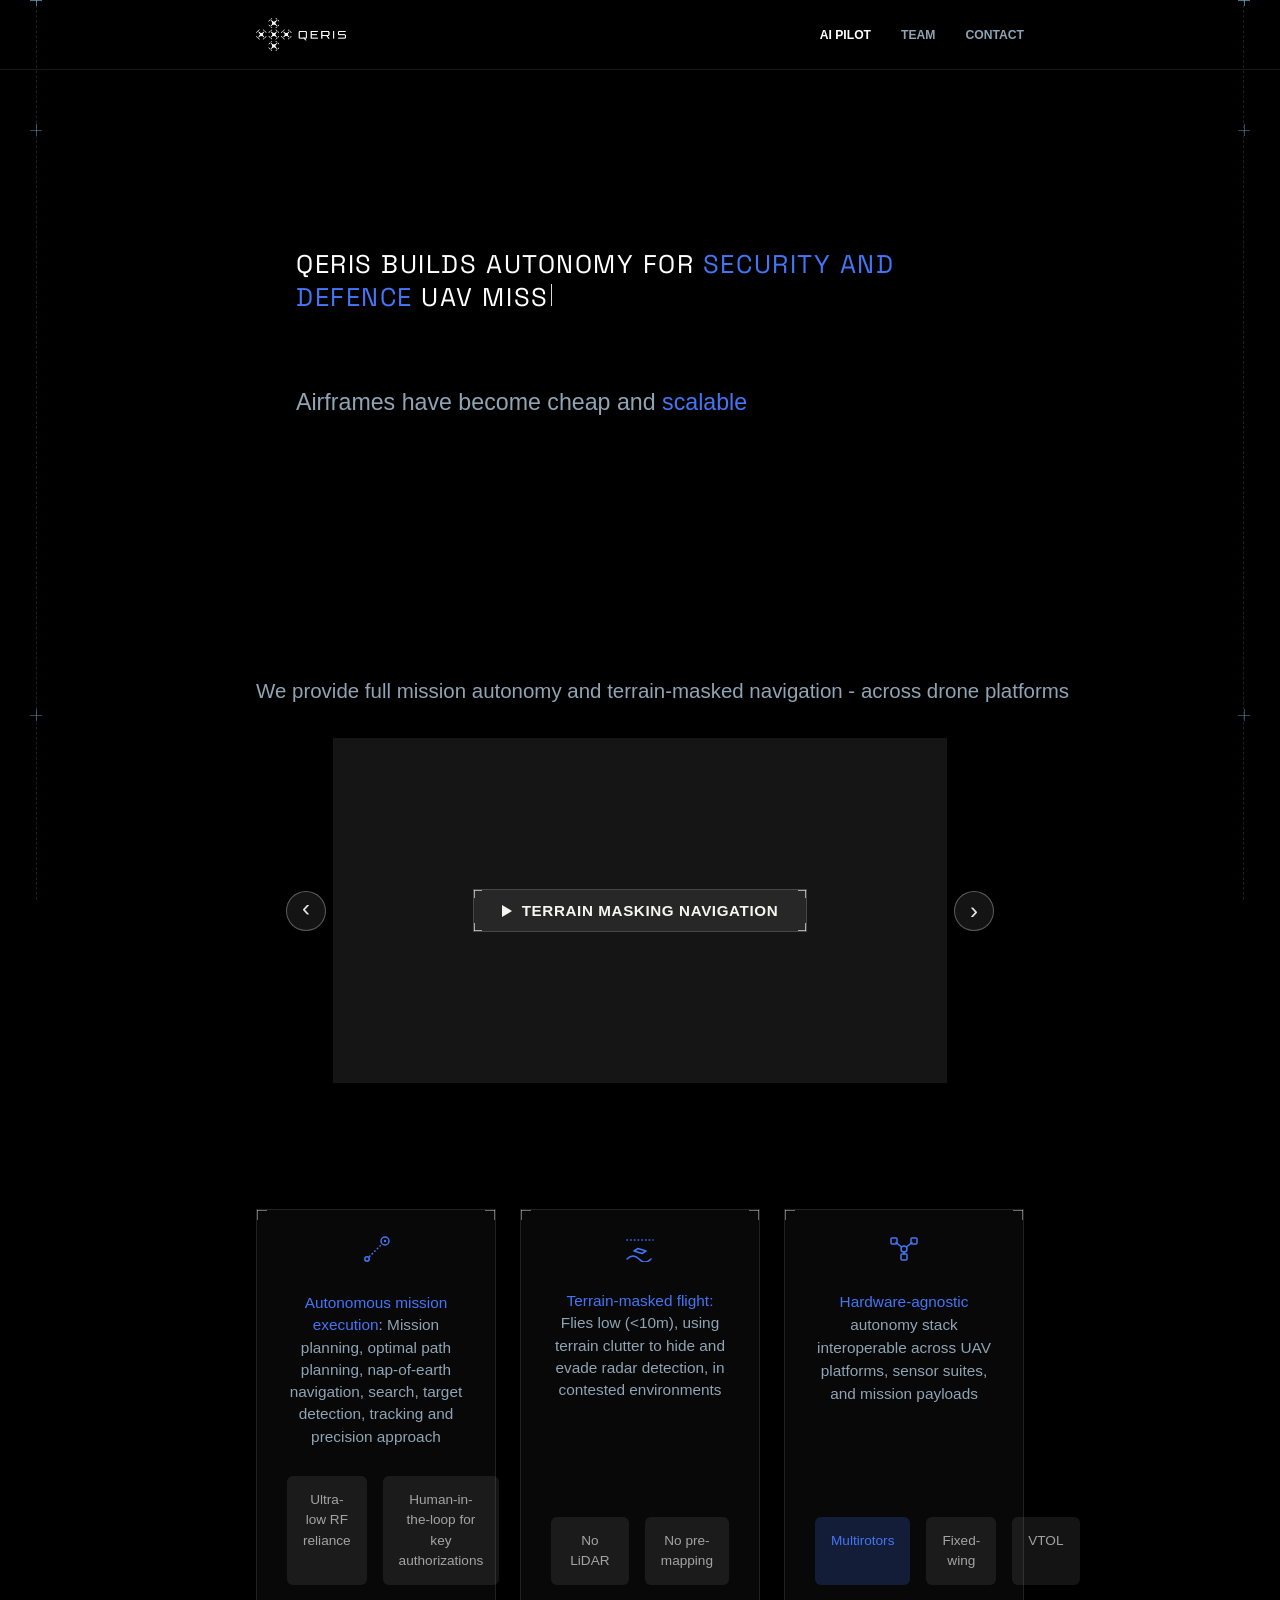
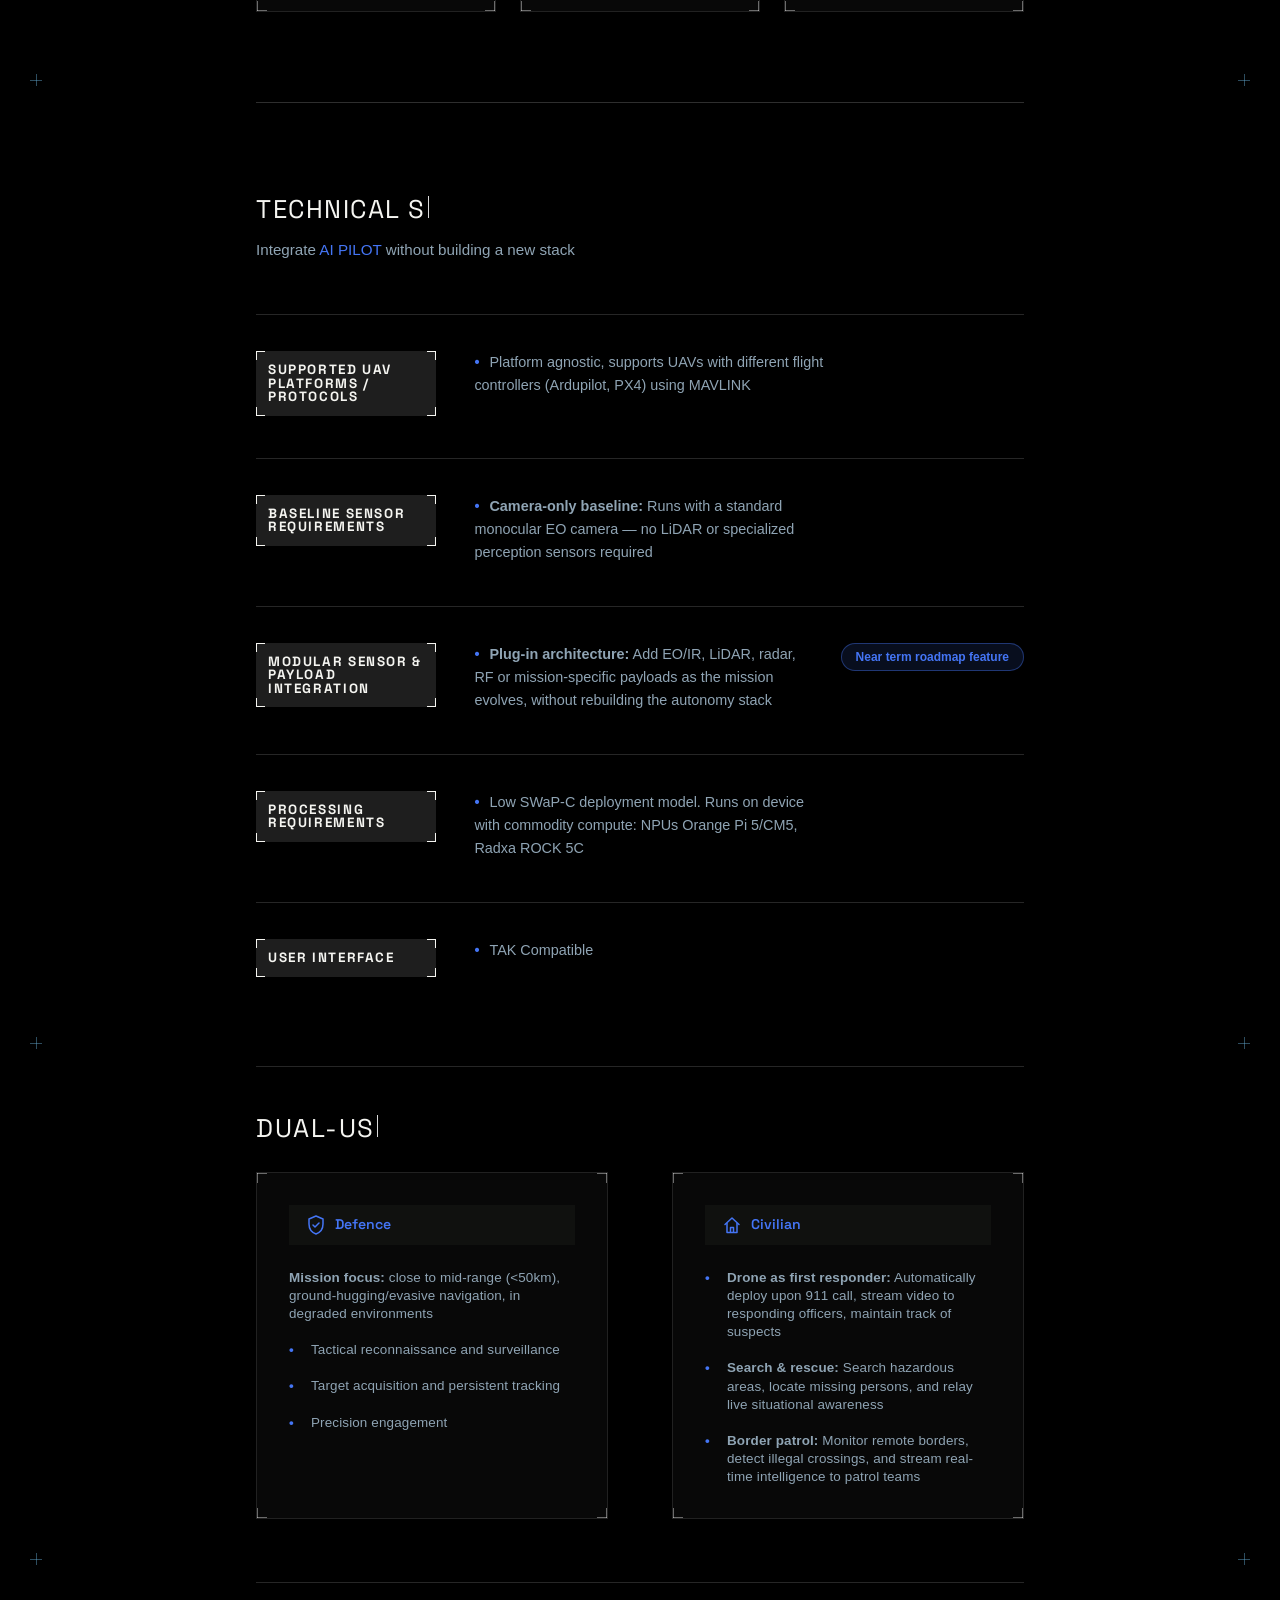
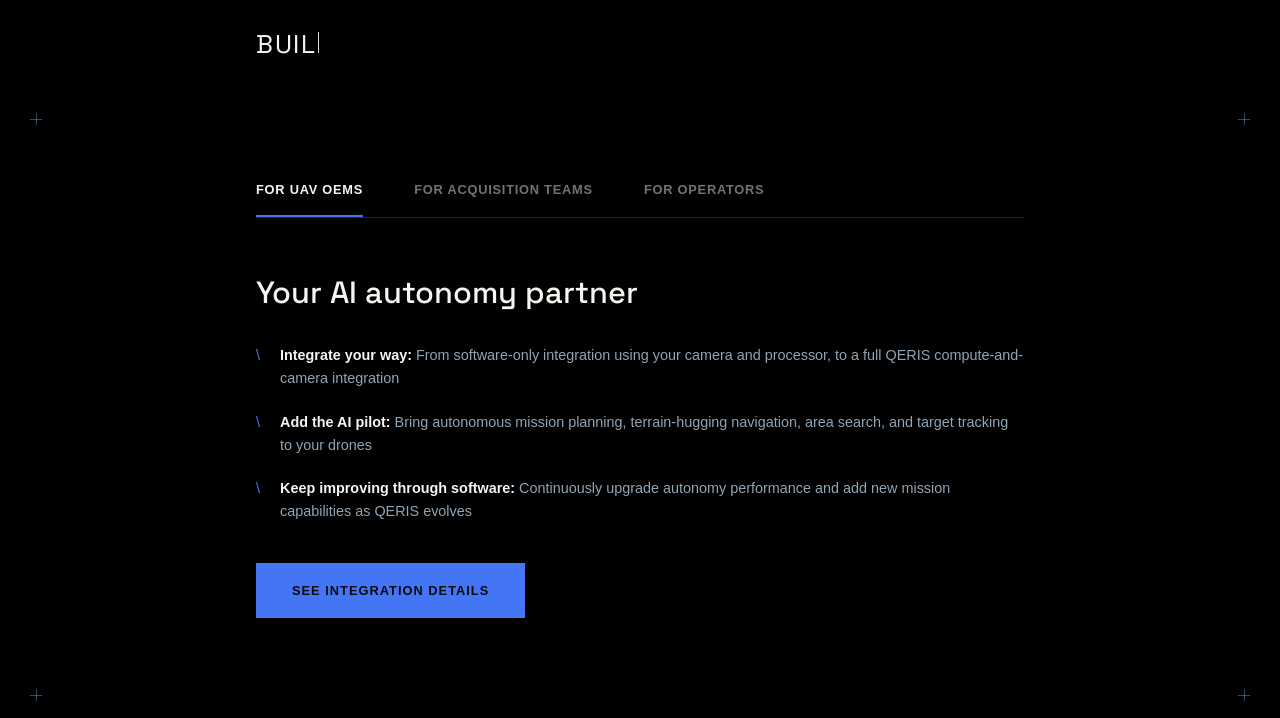
==== ai-pilot-preview.html @ be12e52c "commit" ====
<!doctype html>
<html lang="en">
  <head>
    <meta charset="UTF-8" />
    <meta name="viewport" content="width=device-width, initial-scale=1.0" />
    <meta name="robots" content="noindex, nofollow" />
    <title>QERIS | AI-Pilot (Preview)</title>
    <link rel="preconnect" href="https://fonts.googleapis.com" />
    <link rel="preconnect" href="https://fonts.gstatic.com" crossorigin />
    <link
      href="https://fonts.googleapis.com/css2?family=Space+Grotesk:wght@400;500;600;700&display=swap"
      rel="stylesheet"
    />
    <link rel="stylesheet" href="styles.css" />
  </head>
  <body>
    <header class="site-header">
      <a class="brand" href="ai-pilot.html" aria-label="QERIS home">
        <img src="assets/qeris-logo.png" alt="QERIS" />
      </a>
      <nav class="site-nav" aria-label="Primary navigation">
        <a class="active" href="ai-pilot.html">AI Pilot</a>
        <a href="team.html">Team</a>
        <a href="contact.html">Contact</a>
      </nav>
    </header>

    <main class="page-shell">
      <section class="page-hero">
        <div class="ai-pilot-hero-banner">
          <h1>QERIS builds autonomy<span id="aiPilotTitle"></span><span class="typewriter-cursor" aria-hidden="true"></span></h1>
          <p class="ai-pilot-subtitle"><span class="ai-pilot-subtitle-line"><span class="ai-pilot-subtitle-text" data-scramble-text="Airframes have become cheap and "></span><span class="ai-pilot-subtitle-text ai-pilot-highlight" data-scramble-text="scalable"></span></span><br /><span class="ai-pilot-subtitle-line"><span class="ai-pilot-subtitle-text" data-scramble-text="Skilled, tactical piloting has "></span><span class="ai-pilot-subtitle-text ai-pilot-highlight" data-scramble-text="not"></span></span><br /><span class="ai-pilot-subtitle-line"><span class="ai-pilot-subtitle-text" data-scramble-text="QERIS turns that expertise into scalable "></span><span class="ai-pilot-subtitle-text ai-pilot-highlight" data-scramble-text="software"></span></span></p>
        </div>
        <p class="ai-pilot-video-lead">We provide full mission autonomy and terrain-masked navigation - across drone platforms</p>
        <section class="ai-pilot-video-section">
          <button type="button" class="simulation-slider-arrow is-back" id="aiPilotVideoArrowBack" aria-label="Show previous videos">&#8250;</button>
          <div class="ai-pilot-video-slider">
            <div class="ai-pilot-video-track" id="aiPilotVideoTrack">
              <div class="ai-pilot-video-page">
                <div class="ai-pilot-video-wrap">
                  <video muted playsinline class="ai-pilot-video">
                    <source src="assets/In between houses.mp4" type="video/mp4" />
                  </video>
                  <div class="ai-pilot-video-gate">
                    <button type="button" class="ai-pilot-play-btn"><span class="ai-pilot-play-icon" aria-hidden="true"></span>TERRAIN MASKING NAVIGATION</button>
                  </div>
                  <div class="ai-pilot-video-replay">
                    <button type="button" class="ai-pilot-replay-btn">Play again</button>
                  </div>
                </div>
              </div>
              <div class="ai-pilot-video-page">
                <div class="ai-pilot-video-wrap">
                  <video muted playsinline class="ai-pilot-video">
                    <source src="assets/Trees.mp4" type="video/mp4" />
                  </video>
                  <div class="ai-pilot-video-gate">
                    <button type="button" class="ai-pilot-play-btn"><span class="ai-pilot-play-icon" aria-hidden="true"></span>AREA SEARCH & DETECTION</button>
                  </div>
                  <div class="ai-pilot-video-replay">
                    <button type="button" class="ai-pilot-replay-btn">Play again</button>
                  </div>
                </div>
              </div>
              <div class="ai-pilot-video-page">
                <div class="ai-pilot-video-wrap">
                  <video muted playsinline class="ai-pilot-video">
                    <source src="assets/pursuing (2).mp4" type="video/mp4" />
                  </video>
                  <div class="ai-pilot-video-gate">
                    <button type="button" class="ai-pilot-play-btn"><span class="ai-pilot-play-icon" aria-hidden="true"></span>TRACKING</button>
                  </div>
                  <div class="ai-pilot-video-replay">
                    <button type="button" class="ai-pilot-replay-btn">Play again</button>
                  </div>
                </div>
              </div>
              <div class="ai-pilot-video-page">
                <div class="ai-pilot-video-wrap">
                  <video muted playsinline class="ai-pilot-video">
                    <source src="assets/Collide.mp4" type="video/mp4" />
                  </video>
                  <div class="ai-pilot-video-gate">
                    <button type="button" class="ai-pilot-play-btn"><span class="ai-pilot-play-icon" aria-hidden="true"></span>TERMINAL GUIDANCE</button>
                  </div>
                  <div class="ai-pilot-video-replay">
                    <button type="button" class="ai-pilot-replay-btn">Play again</button>
                  </div>
                </div>
              </div>
            </div>
          </div>
          <button type="button" class="simulation-slider-arrow" id="aiPilotVideoArrow" aria-label="Show next videos">&#8250;</button>
        </section>
        <div class="ai-pilot-boxes">
          <div class="ai-pilot-box">
            <svg class="ai-pilot-box-icon" width="28" height="28" viewBox="0 0 28 28" fill="none" aria-hidden="true">
              <circle cx="5" cy="23" r="2.2" stroke="#4475f5" stroke-width="1.5"/>
              <path d="M7.5 20.5L20.5 7.5" stroke="#4475f5" stroke-width="1.5" stroke-linecap="round" stroke-dasharray="0.5 3.2"/>
              <circle cx="23" cy="5" r="4" stroke="#4475f5" stroke-width="1.5"/>
              <circle cx="23" cy="5" r="1.2" fill="#4475f5"/>
            </svg>
            <p><span class="ai-pilot-highlight">Autonomous mission execution</span>: Mission planning, optimal path planning, nap-of-earth navigation, search, target detection, tracking and precision approach</p>
            <div class="ai-pilot-platform-types ai-pilot-platform-types-two">
              <div class="ai-pilot-platform-type ai-pilot-platform-fixedwing">Ultra-low RF reliance</div>
              <div class="ai-pilot-platform-type ai-pilot-platform-fixedwing">Human-in-the-loop for key authorizations</div>
            </div>
          </div>
          <div class="ai-pilot-box">
            <svg class="ai-pilot-box-icon" width="30" height="26" viewBox="0 0 30 26" fill="none" aria-hidden="true">
              <line x1="2" y1="4" x2="28" y2="4" stroke="#4475f5" stroke-width="1.5" stroke-linecap="round" stroke-dasharray="0.5 3.2"/>
              <path d="M9 15l4-2.5 8 2.5-4 2.5z" stroke="#4475f5" stroke-width="1.5" stroke-linejoin="round"/>
              <path d="M2 23c4-4 8-4 12 0s8 4 12 0" stroke="#4475f5" stroke-width="1.5" stroke-linecap="round"/>
            </svg>
            <p><span class="ai-pilot-highlight">Terrain-masked flight:</span> Flies low (&lt;10m), using terrain clutter to hide and evade radar detection, in contested environments</p>
            <div class="ai-pilot-platform-types ai-pilot-platform-types-two">
              <div class="ai-pilot-platform-type ai-pilot-platform-fixedwing">No LiDAR</div>
              <div class="ai-pilot-platform-type ai-pilot-platform-fixedwing">No pre-mapping</div>
            </div>
          </div>
          <div class="ai-pilot-box">
            <svg class="ai-pilot-box-icon" width="30" height="26" viewBox="0 0 30 26" fill="none" aria-hidden="true">
              <circle cx="15" cy="13" r="3" stroke="#4475f5" stroke-width="1.5"/>
              <rect x="2" y="2" width="6" height="6" rx="1" stroke="#4475f5" stroke-width="1.5"/>
              <rect x="22" y="2" width="6" height="6" rx="1" stroke="#4475f5" stroke-width="1.5"/>
              <rect x="12" y="18" width="6" height="6" rx="1" stroke="#4475f5" stroke-width="1.5"/>
              <path d="M12.5 11L7 6.5M17.5 11L23 6.5M15 16v2" stroke="#4475f5" stroke-width="1.5" stroke-linecap="round"/>
            </svg>
            <div><span class="ai-pilot-highlight">Hardware-agnostic</span> autonomy stack interoperable across UAV platforms, sensor suites, and mission payloads</div>
            <div class="ai-pilot-platform-types">
              <div class="ai-pilot-platform-type ai-pilot-platform-multirotors">Multirotors</div>
              <div class="ai-pilot-platform-type ai-pilot-platform-fixedwing">Fixed-wing</div>
              <div class="ai-pilot-platform-type ai-pilot-platform-vtol">VTOL</div>
            </div>
          </div>
        </div>
      </section>
      <section class="ai-pilot-specs-section">
        <h2><span id="specsTitle"></span><span class="typewriter-cursor" aria-hidden="true"></span></h2>
        <p class="ai-pilot-specs-subtitle">Integrate <span class="ai-pilot-highlight">AI PILOT</span> without building a new stack</p>
        <div class="ai-pilot-specs-grid">
          <article class="ai-pilot-spec-row">
            <div class="ai-pilot-spec-label">Supported UAV Platforms / Protocols</div>
            <div class="ai-pilot-spec-content">
              <ul>
                <li>Platform agnostic, supports UAVs with different flight controllers (Ardupilot, PX4) using MAVLINK</li>
              </ul>
            </div>
          </article>

          <article class="ai-pilot-spec-row">
            <div class="ai-pilot-spec-label">BASELINE SENSOR REQUIREMENTS</div>
            <div class="ai-pilot-spec-content">
              <ul>
                <li><strong>Camera-only baseline:</strong> Runs with a standard monocular EO camera — no LiDAR or specialized perception sensors required</li>
              </ul>
            </div>
          </article>

          <article class="ai-pilot-spec-row">
            <div class="ai-pilot-spec-label">MODULAR SENSOR &amp; PAYLOAD INTEGRATION</div>
            <div class="ai-pilot-spec-content">
              <ul>
                <li><strong>Plug-in architecture:</strong> Add EO/IR, LiDAR, radar, RF or mission-specific payloads as the mission evolves, without rebuilding the autonomy stack</li>
              </ul>
            </div>
            <div class="ai-pilot-spec-badge">Near term roadmap feature</div>
          </article>

          <article class="ai-pilot-spec-row">
            <div class="ai-pilot-spec-label">Processing Requirements</div>
            <div class="ai-pilot-spec-content">
              <ul>
                <li>Low SWaP-C deployment model. Runs on device with commodity compute: NPUs Orange Pi 5/CM5, Radxa&nbsp;ROCK&nbsp;5C</li>
              </ul>
            </div>
          </article>

          <article class="ai-pilot-spec-row">
            <div class="ai-pilot-spec-label">User Interface</div>
            <div class="ai-pilot-spec-content">
              <ul>
                <li>TAK Compatible</li>
              </ul>
            </div>
          </article>
        </div>
      </section>
      <div class="mission-applications ai-pilot-applications">
        <p class="eyebrow"><span id="appsTitle"></span><span class="typewriter-cursor" aria-hidden="true"></span></p>
        <div class="application-grid">
          <article>
            <h2>
              <svg width="18" height="20" viewBox="0 0 18 20" fill="none" aria-hidden="true">
                <path d="M9 1l7 3v5c0 5-3 8.5-7 10-4-1.5-7-5-7-10V4z" stroke="#4475f5" stroke-width="1.5" stroke-linejoin="round"/>
                <path d="M6 10l2 2 4-4" stroke="#4475f5" stroke-width="1.5" stroke-linecap="round" stroke-linejoin="round"/>
              </svg>
              Defence
            </h2>
            <ul>
              <li class="ai-pilot-no-bullet"><strong>Mission focus:</strong> close to mid-range (&lt;50km), ground-hugging/evasive navigation, in degraded environments</li>
              <li>Tactical reconnaissance and surveillance</li>
              <li>Target acquisition and persistent tracking</li>
              <li>Precision engagement</li>
            </ul>
          </article>
          <article>
            <h2>
              <svg width="18" height="20" viewBox="0 0 18 20" fill="none" aria-hidden="true">
                <path d="M2 9.5L9 3l7 6.5" stroke="#4475f5" stroke-width="1.5" stroke-linecap="round" stroke-linejoin="round"/>
                <path d="M4 8v9.5h10V8" stroke="#4475f5" stroke-width="1.5" stroke-linejoin="round"/>
                <path d="M7.5 17.5v-5h3v5" stroke="#4475f5" stroke-width="1.5" stroke-linejoin="round"/>
              </svg>
              Civilian
            </h2>
            <ul>
              <li><strong>Drone as first responder:</strong> Automatically deploy upon 911 call, stream video to responding officers, maintain track of suspects</li>
              <li><strong>Search &amp; rescue:</strong> Search hazardous areas, locate missing persons, and relay live situational awareness</li>
              <li><strong>Border patrol:</strong> Monitor remote borders, detect illegal crossings, and stream real-time intelligence to patrol teams</li>
            </ul>
          </article>
        </div>
      </div>
      <div class="mission-applications ai-pilot-applications ai-pilot-oem">
        <p class="eyebrow"><span id="oemTitle"></span><span class="typewriter-cursor" aria-hidden="true"></span></p>
      </div>
      <section class="ai-pilot-audience">
        <div class="ai-pilot-audience-tabs" role="tablist">
          <button type="button" class="ai-pilot-audience-tab is-active" data-tab="oems">For UAV OEMs</button>
          <button type="button" class="ai-pilot-audience-tab" data-tab="acquisition">For Acquisition Teams</button>
          <button type="button" class="ai-pilot-audience-tab" data-tab="operators">For Operators</button>
        </div>
        <div class="ai-pilot-audience-panels">
          <div class="ai-pilot-audience-panel is-active" data-panel="oems">
            <div class="ai-pilot-audience-content">
              <h3>Your AI autonomy partner</h3>
              <ul>
                <li><strong>Integrate your way:</strong> From software-only integration using your camera and processor, to a full QERIS compute-and-camera integration</li>
                <li><strong>Add the AI pilot:</strong> Bring autonomous mission planning, terrain-hugging navigation, area search, and target tracking to your drones</li>
                <li><strong>Keep improving through software:</strong> Continuously upgrade autonomy performance and add new mission capabilities as QERIS evolves</li>
              </ul>
              <a class="ai-pilot-audience-cta" href="contact.html">See integration details</a>
            </div>
          </div>
          <div class="ai-pilot-audience-panel" data-panel="acquisition">
            <div class="ai-pilot-audience-content">
              <h3>Build sovereign capability</h3>
              <ul>
                <li><strong>Choose the right drone for every mission:</strong> Source from different UAV suppliers as requirements evolve, without locking your autonomy capability to a single OEM</li>
                <li><strong>Build with your local industry:</strong> Deploy QERIS on locally produced or assembled drones to strengthen sovereign UAV capability and reduce dependence on foreign platforms</li>
                <li><strong>Shape the autonomy with us:</strong> Work directly with QERIS to tailor autonomy models to your doctrine, terrain, targets, and mission requirements—rather than buying a fixed black-box capability</li>
              </ul>
              <a class="ai-pilot-audience-cta" href="contact.html">See program details</a>
            </div>
          </div>
          <div class="ai-pilot-audience-panel" data-panel="operators">
            <div class="ai-pilot-audience-content">
              <h3>Focus on the mission, not on flying the drone</h3>
              <ul>
                <li><strong>Command by objective:</strong> Define where to go, what to search for, and what to track—QERIS translates the objective into an executable mission</li>
                <li><strong>Offload the hardest, repetitive tasks:</strong> Qeris handles stealth navigation, searching, and tracking—freeing operators to focus on the tactical picture, prioritize what matters, and make mission-critical decisions</li>
                <li><strong>Stay in control:</strong> Monitor mission progress and imagery while QERIS executes autonomously, with the operator retaining authority over critical mission decisions</li>
              </ul>
              <a class="ai-pilot-audience-cta" href="contact.html">See operator workflow</a>
            </div>
          </div>
        </div>
      </section>
    </main>
    <script>
      (function () {
        function typewriter(containerSelector, elId, full) {
          var container = document.querySelector(containerSelector);
          var el = document.getElementById(elId);
          if (!container || !el) return;
          var cursor = el.nextElementSibling;
          var idx = 0;
          var started = false;

          function tick() {
            el.textContent = full.slice(0, idx);
            if (idx < full.length) {
              idx++;
              setTimeout(tick, 38);
            } else {
              setTimeout(function () {
                cursor.style.animation = 'none';
                cursor.style.opacity = '0';
              }, 900);
            }
          }

          var obs = new IntersectionObserver(function (entries) {
            if (entries[0].isIntersecting && !started) {
              started = true;
              obs.disconnect();
              setTimeout(tick, 400);
            }
          }, { threshold: 0.15 });

          obs.observe(container);
        }

        function typewriterColored(containerSelector, elId, segments) {
          var container = document.querySelector(containerSelector);
          var el = document.getElementById(elId);
          if (!container || !el) return;
          var cursor = el.nextElementSibling;
          var full = segments.map(function (s) { return s.text; }).join('');
          var idx = 0;
          var started = false;

          function tick() {
            var remaining = idx;
            var html = '';
            segments.forEach(function (s) {
              var chunk = s.text.slice(0, Math.max(0, Math.min(s.text.length, remaining)));
              remaining -= s.text.length;
              if (!chunk) return;
              html += s.color ? '<span style="color:' + s.color + '">' + chunk + '</span>' : chunk;
            });
            el.innerHTML = html;
            if (idx < full.length) {
              idx++;
              setTimeout(tick, 38);
            } else {
              setTimeout(function () {
                cursor.style.animation = 'none';
                cursor.style.opacity = '0';
              }, 900);
            }
          }

          var obs = new IntersectionObserver(function (entries) {
            if (entries[0].isIntersecting && !started) {
              started = true;
              obs.disconnect();
              setTimeout(tick, 400);
            }
          }, { threshold: 0.15 });

          obs.observe(container);
        }

        typewriterColored('.page-hero h1', 'aiPilotTitle', [
          { text: ' for ' },
          { text: 'security and defence', color: '#4475f5' },
          { text: ' UAV missions' }
        ]);
        typewriter('.ai-pilot-specs-section h2', 'specsTitle', 'Technical Specifications');
        typewriter('.ai-pilot-applications .eyebrow', 'appsTitle', 'Dual-Use Applications');
        typewriterColored('.ai-pilot-oem .eyebrow', 'oemTitle', [
          { text: 'Built for ' },
          { text: 'OEMs.', color: '#9ab8ff' },
          { text: ' ' },
          { text: 'Acquisition Teams.', color: '#4475f5' },
          { text: ' ' },
          { text: 'Operators', color: '#2a4bb0' }
        ]);
      })();

      (function () {
        var GLYPHS = 'ABCDEFGHIJKLMNOPQRSTUVWXYZ!<>-_\\/[]{}—=+*^?#';

        function scramble(el, full, onDone) {
          var order = full.split('').map(function (_, i) { return i; });
          for (var i = order.length - 1; i > 0; i--) {
            var j = Math.floor(Math.random() * (i + 1));
            var t = order[i]; order[i] = order[j]; order[j] = t;
          }

          var resolved = new Array(full.length).fill(false);
          var chars = full.split('');

          function render() {
            el.textContent = chars.map(function (c, i) {
              if (c === ' ') return ' ';
              if (resolved[i]) return c;
              return GLYPHS[Math.floor(Math.random() * GLYPHS.length)];
            }).join('');
          }

          function tick() {
            var resolveCount = Math.ceil(order.length / 18);
            for (var k = 0; k < resolveCount; k++) {
              var idx = order.shift();
              if (idx === undefined) break;
              resolved[idx] = true;
            }
            render();
            if (order.length) {
              setTimeout(tick, 35);
            } else {
              el.textContent = full;
              if (onDone) setTimeout(onDone, 250);
            }
          }

          tick();
        }

        var texts = document.querySelectorAll('.ai-pilot-subtitle-text');
        if (!texts.length) return;
        var started = false;

        function runSequence(index) {
          if (index >= texts.length) return;
          var el = texts[index];
          scramble(el, el.getAttribute('data-scramble-text'), function () {
            runSequence(index + 1);
          });
        }

        var obs = new IntersectionObserver(function (entries) {
          if (entries[0].isIntersecting && !started) {
            started = true;
            obs.disconnect();
            setTimeout(function () { runSequence(0); }, 300);
          }
        }, { threshold: 0.15 });

        obs.observe(document.querySelector('.ai-pilot-subtitle'));
      })();

      (function () {
        var tabs = document.querySelectorAll('.ai-pilot-audience-tab');
        var panels = document.querySelectorAll('.ai-pilot-audience-panel');
        if (!tabs.length || !panels.length) return;

        tabs.forEach(function (tab) {
          tab.addEventListener('click', function () {
            var target = tab.getAttribute('data-tab');

            tabs.forEach(function (t) { t.classList.remove('is-active'); });
            tab.classList.add('is-active');

            panels.forEach(function (panel) {
              panel.classList.toggle('is-active', panel.getAttribute('data-panel') === target);
            });
          });
        });
      })();

      (function () {
        var wraps = document.querySelectorAll('.ai-pilot-video-wrap');
        wraps.forEach(function (wrap) {
          var video = wrap.querySelector('video');
          var gate = wrap.querySelector('.ai-pilot-video-gate');
          var gateBtn = wrap.querySelector('.ai-pilot-play-btn');
          var overlay = wrap.querySelector('.ai-pilot-video-replay');
          var btn = wrap.querySelector('.ai-pilot-replay-btn');
          if (!video) return;

          if (gate && gateBtn) {
            gateBtn.addEventListener('click', function () {
              gate.classList.add('is-hidden');
              video.play();
            });
          }

          if (overlay && btn) {
            video.addEventListener('ended', function () {
              overlay.classList.add('is-visible');
            });

            btn.addEventListener('click', function () {
              overlay.classList.remove('is-visible');
              video.currentTime = 0;
              video.play();
            });
          }
        });
      })();

      (function () {
        var track = document.getElementById('aiPilotVideoTrack');
        var nextArrow = document.getElementById('aiPilotVideoArrow');
        var prevArrow = document.getElementById('aiPilotVideoArrowBack');
        if (!track || !nextArrow || !prevArrow) return;
        var total = track.querySelectorAll('.ai-pilot-video-page').length;
        var current = 0;

        function update() {
          track.style.transform = 'translateX(-' + (current * 100) + '%)';
        }

        nextArrow.addEventListener('click', function () {
          current = (current + 1) % total;
          update();
        });

        prevArrow.addEventListener('click', function () {
          current = (current - 1 + total) % total;
          update();
        });
      })();
    </script>
    <script src="chrome.js"></script>
  </body>
</html>
---- styles.css ----
@font-face {
  font-family: "Avenir Next LT Pro";
  font-weight: 300;
  font-style: normal;
  src: local("Avenir Next LT Pro Light"),
       local("AvenirNextLTPro-Light"),
       local("Avenir Next Light"),
       local("AvenirNext-Light");
}

:root {
  --ink: #050505;
  --paper: #f5f5f1;
  --muted: #8fa4b4;
  --line: #d9d8d1;
  --white: #ffffff;
  --signal: #cfc9b5;
  --field: #10110f;
  --font-body: "Avenir Next LT Pro", "Avenir Next", "Avenir", "Trebuchet MS", sans-serif;
  --font-display: "Space Grotesk", Arial, sans-serif;
}

* {
  box-sizing: border-box;
}

html {
  background: #000;
  color: var(--paper);
  font-family: var(--font-body);
  font-weight: 300;
  scroll-behavior: smooth;
}

body {
  margin: 0;
  min-width: 320px;
  position: relative;
}

a {
  color: inherit;
  text-decoration: none;
}

.site-header {
  align-items: center;
  backdrop-filter: blur(18px);
  background: rgba(0, 0, 0, 0.92);
  border-bottom: 1px solid rgba(255, 255, 255, 0.1);
  display: flex;
  gap: 32px;
  justify-content: space-between;
  left: 0;
  min-height: 70px;
  padding: 16px clamp(18px, 20vw, 380px);
  position: fixed;
  right: 0;
  top: 0;
  z-index: 20;
}

.brand {
  align-items: center;
  display: inline-flex;
  flex: 0 0 auto;
}

.brand img {
  display: block;
  filter: invert(1);
  height: 34px;
  object-fit: contain;
  width: auto;
}

.site-nav {
  display: flex;
  flex-wrap: wrap;
  gap: clamp(10px, 2.4vw, 30px);
  justify-content: flex-end;
}

.site-nav a {
  color: var(--muted);
  font-size: 0.76rem;
  font-weight: 700;
  letter-spacing: 0;
  text-transform: uppercase;
}

.site-nav a:hover,
.site-nav a.active {
  color: var(--white);
}

.hero {
  background: var(--field);
  color: var(--white);
  min-height: 92vh;
  overflow: hidden;
  position: relative;
}

.hero img {
  height: 100%;
  inset: 0;
  object-fit: cover;
  object-position: center;
  position: absolute;
  width: 100%;
}

.hero-overlay {
  background:
    linear-gradient(90deg, rgba(0, 0, 0, 0.76), rgba(0, 0, 0, 0.2) 52%, rgba(0, 0, 0, 0.44)),
    linear-gradient(180deg, rgba(0, 0, 0, 0.26), rgba(0, 0, 0, 0.76));
  inset: 0;
  position: absolute;
}

.hero-content {
  max-width: 880px;
  padding: 24vh clamp(18px, 20vw, 380px) 170px;
  position: relative;
  z-index: 1;
}

.eyebrow,
.section-kicker {
  color: currentColor;
  font-size: 0.78rem;
  font-weight: 800;
  letter-spacing: 0;
  margin: 0 0 18px;
  opacity: 0.74;
  text-transform: uppercase;
}

h1,
h2,
h3,
p {
  margin-top: 0;
}

h1 {
  font-family: var(--font-display);
  font-size: clamp(3.2rem, 11vw, 9rem);
  font-weight: 700;
  letter-spacing: 0;
  line-height: 0.94;
  margin-bottom: 28px;
}

.hero-copy,
.page-hero p {
  font-size: clamp(1.05rem, 2vw, 1.45rem);
  line-height: 1.45;
  max-width: 690px;
}

.hero-metrics {
  border-top: 1px solid rgba(255, 255, 255, 0.34);
  bottom: 0;
  display: grid;
  gap: 0;
  grid-template-columns: repeat(3, 1fr);
  left: clamp(18px, 20vw, 380px);
  position: absolute;
  right: clamp(18px, 20vw, 380px);
  z-index: 2;
}

.hero-metrics span {
  border-right: 1px solid rgba(255, 255, 255, 0.28);
  color: rgba(255, 255, 255, 0.72);
  font-size: 0.78rem;
  font-weight: 700;
  min-height: 96px;
  padding: 22px 18px;
  text-transform: uppercase;
}

.hero-metrics span:last-child {
  border-right: 0;
}

.hero-metrics strong {
  color: var(--white);
  display: block;
  font-family: var(--font-display);
  font-size: 1.75rem;
  line-height: 1;
}

.split-section,
.signal-grid,
.page-shell,
.technical-layout,
.capability-table,
.team-grid,
.contact-layout {
  padding-left: clamp(18px, 20vw, 380px);
  padding-right: clamp(18px, 20vw, 380px);
}

.split-section {
  border-bottom: 1px solid var(--line);
  display: grid;
  gap: clamp(28px, 7vw, 90px);
  grid-template-columns: minmax(0, 0.95fr) minmax(280px, 0.8fr);
  padding-bottom: clamp(56px, 8vw, 108px);
  padding-top: clamp(58px, 8vw, 110px);
}

.split-section h2,
.page-hero h1 {
  color: var(--white);
}

.page-hero h1 {
  font-size: clamp(1.45rem, 2vw, 2rem);
  font-weight: 400;
  letter-spacing: 0.06em;
  line-height: 1.28;
  margin-bottom: 0;
  text-transform: uppercase;
}

.split-section h2 {
  font-family: var(--font-display);
  font-size: clamp(2.2rem, 5.4vw, 5.2rem);
  letter-spacing: 0;
  line-height: 1;
  margin: 0;
}

.copy-stack p {
  color: var(--muted);
  font-size: 1.02rem;
  line-height: 1.7;
}

.signal-grid,
.team-grid {
  display: grid;
  gap: 0;
  grid-template-columns: repeat(3, 1fr);
  padding-bottom: clamp(68px, 9vw, 128px);
  padding-top: clamp(54px, 8vw, 104px);
}

.signal-grid article,
.team-grid article,
.capability-table article,
.spec-list article {
  border-top: 1px solid rgba(255, 255, 255, 0.18);
  min-height: 220px;
  padding: 24px 28px 28px 0;
}

.signal-grid article + article,
.team-grid article + article {
  border-left: 1px solid var(--line);
  padding-left: 28px;
}

.signal-grid span,
.team-grid span,
.capability-table span,
.spec-list span,
.contact-block span {
  color: var(--muted);
  display: inline-block;
  font-size: 0.74rem;
  font-weight: 800;
  margin-bottom: 34px;
  text-transform: uppercase;
}

h3,
.signal-grid h3,
.team-grid h2,
.capability-table h2,
.spec-list h2 {
  font-family: var(--font-display);
  font-size: clamp(1.55rem, 2.8vw, 2.65rem);
  line-height: 1.08;
  margin-bottom: 18px;
}

.signal-grid p,
.team-grid p,
.capability-table p,
.spec-list p,
.contact-block p {
  color: var(--muted);
  line-height: 1.62;
}

.page-shell {
  padding-top: 130px;
}

.page-hero {
  border-bottom: 1px solid rgba(255, 255, 255, 0.18);
  padding-bottom: clamp(42px, 7vw, 92px);
  padding-top: clamp(28px, 5vw, 62px);
}

.page-hero.compact {
  padding-bottom: 54px;
}

.technical-layout {
  display: grid;
  gap: clamp(30px, 6vw, 86px);
  grid-template-columns: minmax(280px, 0.95fr) minmax(280px, 0.8fr);
  padding-bottom: clamp(70px, 9vw, 130px);
  padding-top: clamp(48px, 7vw, 86px);
}

.airframe-panel {
  align-items: center;
  background: var(--field);
  display: flex;
  min-height: 540px;
  overflow: hidden;
  padding: 40px;
}

.uav-silhouette {
  height: min(38vw, 360px);
  margin: auto;
  max-height: 380px;
  min-height: 220px;
  position: relative;
  width: 100%;
}

.uav-silhouette span {
  background: var(--paper);
  display: block;
  left: 50%;
  position: absolute;
  top: 50%;
  transform: translate(-50%, -50%);
}

.uav-silhouette .wing {
  clip-path: polygon(0 50%, 50% 24%, 100% 50%, 50% 76%);
  height: 58%;
  width: 96%;
}

.uav-silhouette .body {
  clip-path: polygon(7% 45%, 82% 36%, 100% 50%, 82% 64%, 7% 55%, 0 50%);
  height: 17%;
  width: 74%;
}

.uav-silhouette .tail {
  clip-path: polygon(0 50%, 100% 0, 78% 50%, 100% 100%);
  height: 38%;
  left: 18%;
  width: 28%;
}

.spec-list {
  display: grid;
  gap: 28px;
}

.capability-table {
  display: grid;
  grid-template-columns: repeat(2, 1fr);
  padding-bottom: clamp(70px, 9vw, 130px);
}

.capability-table article {
  border-bottom: 1px solid var(--line);
  min-height: 260px;
  padding-right: clamp(24px, 5vw, 70px);
}

.capability-table article:nth-child(even) {
  border-left: 1px solid var(--line);
  padding-left: clamp(24px, 5vw, 70px);
}

.contact-layout {
  display: grid;
  gap: clamp(28px, 8vw, 110px);
  grid-template-columns: minmax(260px, 0.72fr) minmax(280px, 0.9fr);
  padding-bottom: clamp(70px, 9vw, 130px);
  padding-top: clamp(46px, 7vw, 88px);
}

.contact-form-only {
  grid-template-columns: minmax(280px, 620px);
  justify-content: center;
}

.contact-block a {
  display: block;
  font-family: var(--font-display);
  font-size: clamp(1.9rem, 4.6vw, 4.2rem);
  line-height: 1.02;
  overflow-wrap: anywhere;
}

.contact-card {
  padding-top: clamp(36px, 5vw, 56px);
  position: relative;
}

.contact-close {
  color: var(--muted);
  font-size: 1.7rem;
  line-height: 1;
  position: absolute;
  right: 0;
  top: 0;
  transition: color 0.2s ease;
}

.contact-close:hover {
  color: var(--white);
}

.contact-title {
  font-family: var(--font-display);
  font-size: clamp(2rem, 4vw, 2.8rem);
  font-weight: 700;
  margin: 0 0 clamp(32px, 5vw, 52px);
  text-align: center;
  text-transform: uppercase;
}

.contact-form {
  display: grid;
  gap: 28px;
}

.contact-form label {
  color: var(--muted);
  display: grid;
  font-size: 0.98rem;
  font-weight: 400;
  gap: 10px;
}

.contact-required {
  color: #4475f5;
  margin-left: 2px;
}

.contact-form input,
.contact-form textarea {
  background: transparent;
  border: 0;
  border-bottom: 1px solid rgba(255, 255, 255, 0.3);
  color: var(--paper);
  font: inherit;
  min-height: 52px;
  outline: none;
  padding: 12px 0;
  width: 100%;
}

.contact-form textarea {
  resize: vertical;
}

.contact-form button {
  background: none;
  border: 0;
  color: var(--paper);
  cursor: pointer;
  font: inherit;
  font-size: 0.85rem;
  font-weight: 800;
  justify-self: center;
  letter-spacing: 0.1em;
  margin-top: 8px;
  padding: 8px 0 0;
  text-transform: uppercase;
  transition: color 0.2s ease;
}

.contact-form button:hover {
  color: #4475f5;
}

.team-page {
  background: #000;
  min-height: 100vh;
  padding: 128px clamp(18px, 20vw, 380px) clamp(58px, 8vw, 108px);
}

.team-intro {
  border-bottom: 1px solid rgba(255, 255, 255, 0.18);
  padding-bottom: clamp(32px, 5vw, 58px);
}

.team-intro h1 {
  font-size: clamp(1.45rem, 2vw, 2rem);
  font-weight: 400;
  letter-spacing: 0.06em;
  line-height: 1.28;
  max-width: 1120px;
  text-transform: uppercase;
}

.founder-grid {
  display: grid;
  gap: clamp(22px, 3.5vw, 54px);
  grid-template-columns: repeat(3, minmax(0, 1fr));
  padding-top: clamp(40px, 7vw, 82px);
}

.founder-card {
  border-top: 1px solid rgba(255, 255, 255, 0.18);
  display: grid;
  min-height: 560px;
  padding: 24px 28px 28px 0;
}

.founder-card + .founder-card {
  border-left: 1px solid var(--line);
  padding-left: 28px;
}

.founder-avatar {
  border-radius: 50%;
  height: 154px;
  margin-bottom: 28px;
  overflow: hidden;
  width: 154px;
}

.founder-avatar img {
  display: block;
  height: 100%;
  object-fit: cover;
  object-position: center top;
  width: 100%;
}

.founder-card span {
  color: var(--muted);
  display: inline-block;
  font-size: 0.74rem;
  font-weight: 800;
  margin-bottom: 12px;
  text-transform: uppercase;
}

.founder-card h2 {
  font-family: var(--font-display);
  font-size: clamp(1.7rem, 3vw, 3rem);
  line-height: 1.02;
  margin-bottom: 8px;
}

.founder-credential {
  color: var(--paper);
  font-size: 0.92rem;
  font-weight: 800;
  margin-bottom: 28px;
}

.founder-card p {
  color: var(--muted);
  font-size: 0.98rem;
  line-height: 1.56;
  margin-bottom: 18px;
}

.founder-affiliation {
  align-self: end;
  border-top: 1px solid rgba(255, 255, 255, 0.15);
  color: var(--paper);
  font-size: 0.82rem;
  font-weight: 800;
  letter-spacing: 0;
  margin-top: 28px;
  padding-top: 16px;
  text-transform: uppercase;
}

.technology-page {
  background: #000;
}

/* ── HIW: edgy dark-tech — unified blue ───────────────────── */

@keyframes hiw-pulse {
  0%, 100% { box-shadow: 0 0 12px rgba(68, 117, 245, 0.2), inset 0 0 20px rgba(68, 117, 245, 0.04); }
  50%       { box-shadow: 0 0 26px rgba(68, 117, 245, 0.44), inset 0 0 20px rgba(68, 117, 245, 0.09); }
}

@keyframes hiw-dash {
  to { stroke-dashoffset: -22; }
}

.hiw-flow-panel {
  background: #060a14;
  border: 1px solid rgba(68, 117, 245, 0.2);
  box-shadow: inset 0 0 80px rgba(0, 0, 0, 0.6);
  margin-top: clamp(24px, 3.5vw, 40px);
  overflow: hidden;
  padding: clamp(22px, 3vw, 42px);
  position: relative;
}

.hiw-flow-panel::before {
  background-image:
    linear-gradient(rgba(68, 117, 245, 0.055) 1px, transparent 1px),
    linear-gradient(90deg, rgba(68, 117, 245, 0.055) 1px, transparent 1px);
  background-size: 44px 44px;
  content: "";
  inset: 0;
  pointer-events: none;
  position: absolute;
}

.hiw-diagram-grid {
  align-items: center;
  display: grid;
  grid-template-columns:
    minmax(80px, 1fr)
    clamp(28px, 4vw, 52px)
    minmax(80px, 1fr)
    clamp(28px, 4vw, 52px)
    minmax(80px, 1fr)
    clamp(28px, 4vw, 52px)
    minmax(80px, 1fr);
  position: relative;
  row-gap: clamp(14px, 2vw, 22px);
  z-index: 1;
}

/* Spanning title */
.hiw-diagram-title {
  color: #4475f5;
  font-size: 1.16rem;
  font-weight: 800;
  grid-column: 1 / -1;
  letter-spacing: 0.18em;
  margin: 0 0 4px;
  text-align: center;
  text-transform: uppercase;
}

/* Detection items — no outer frame */
.hiw-detection-items {
  align-self: stretch;
  display: flex;
  flex-direction: column;
  gap: 7px;
  justify-content: center;
}

.hiw-sub-box {
  animation: hiw-pulse 3.5s ease-in-out infinite;
  background: rgba(68, 117, 245, 0.06);
  border: 1px solid rgba(68, 117, 245, 0.45);
  color: #7ba3ff;
  font-size: clamp(0.62rem, 0.85vw, 0.76rem);
  font-weight: 600;
  letter-spacing: 0.06em;
  padding: 8px 12px;
  text-align: center;
  text-transform: uppercase;
}

.hiw-sub-box:nth-child(2) { animation-delay: 0.4s; }
.hiw-sub-box:nth-child(3) { animation-delay: 0.8s; }

/* Connectors */
.hiw-conn {
  align-items: center;
  align-self: stretch;
  color: rgba(68, 117, 245, 0.65);
  display: flex;
  justify-content: center;
}

.hiw-conn svg line {
  animation: hiw-dash 1.4s linear infinite;
  stroke-dasharray: 6 3;
}

.hiw-conn--converge svg {
  height: 100%;
  width: 100%;
}

.hiw-conn--simple svg {
  height: 14px;
  width: 100%;
}

/* Boxes */
.hiw-box {
  animation: hiw-pulse 3.5s ease-in-out infinite;
  background: rgba(68, 117, 245, 0.06);
  border: 1px solid rgba(68, 117, 245, 0.5);
  color: #7ba3ff;
  display: flex;
  flex-direction: column;
  font-size: clamp(0.64rem, 0.88vw, 0.78rem);
  font-weight: 700;
  gap: 5px;
  letter-spacing: 0.06em;
  line-height: 1.4;
  padding: 14px;
  text-align: center;
  text-transform: uppercase;
}

.hiw-box:nth-of-type(2) { animation-delay: 0.5s; }
.hiw-box:nth-of-type(3) { animation-delay: 1s; }

.hiw-box-sub {
  color: rgba(123, 163, 255, 0.5);
  display: block;
  font-size: 0.75em;
  font-weight: 400;
  letter-spacing: 0.08em;
  margin-top: 3px;
}

/* Description text */
.hiw-text {
  align-self: start;
  color: var(--muted);
  font-size: clamp(0.72rem, 0.92vw, 0.82rem);
  line-height: 1.62;
  margin: 0;
}

.hiw-text strong {
  color: #7ba3ff;
  font-weight: 700;
}

.hiw-brand {
  color: #7ba3ff;
  font-weight: inherit;
  text-decoration: none;
}

@media (max-width: 860px) {
  .hiw-diagram-grid {
    grid-template-columns: 1fr;
  }

  .hiw-conn--converge {
    display: none;
  }

  .hiw-conn--simple svg {
    height: 24px;
    transform: rotate(90deg);
    width: 24px;
  }
}

.technology-screen {
  min-height: 100vh;
  padding: 116px clamp(18px, 20vw, 380px) clamp(54px, 7vw, 92px);
}

.technology-stack {
  display: grid;
  gap: clamp(8px, 1.5vh, 16px);
  padding-top: clamp(34px, 6vh, 72px);
}

.technology-row {
  border-top: 1px solid rgba(255, 255, 255, 0.18);
  display: grid;
  gap: clamp(26px, 5vw, 70px);
  grid-template-columns: minmax(220px, 0.62fr) minmax(280px, 0.72fr) minmax(320px, 1fr);
  min-height: clamp(190px, 25vh, 260px);
  padding-top: clamp(22px, 4vh, 34px);
}

.technology-label {
  align-content: start;
  display: grid;
  gap: 18px;
  justify-items: start;
}

@keyframes icon-pop {
  0% { opacity: 0; transform: scale(0.5); }
  65% { transform: scale(1.1); }
  100% { opacity: 1; transform: scale(1); }
}

.technology-icon-img {
  animation: icon-pop 0.5s cubic-bezier(0.22, 1, 0.36, 1) both;
  display: block;
  height: 72px;
  object-fit: contain;
  width: 106px;
}

.technology-icon {
  align-items: center;
  background:
    linear-gradient(135deg, rgba(255, 255, 255, 0.06), rgba(255, 255, 255, 0)),
    var(--field);
  color: var(--white);
  display: grid;
  height: 72px;
  justify-items: center;
  position: relative;
  width: 106px;
}

.technology-icon::before,
.technology-icon::after {
  content: "";
  position: absolute;
}

.sensor-icon::before {
  border: 2px solid var(--paper);
  border-radius: 999px;
  height: 30px;
  width: 30px;
}

.sensor-icon::after {
  background: var(--paper);
  height: 2px;
  transform: rotate(38deg);
  width: 54px;
}

.orchestration-icon::before {
  border: 2px solid var(--paper);
  border-radius: 999px;
  height: 34px;
  width: 34px;
}

.orchestration-icon::after {
  background:
    radial-gradient(circle at 50% 0, var(--paper) 0 4px, transparent 5px),
    radial-gradient(circle at 0 100%, var(--paper) 0 4px, transparent 5px),
    radial-gradient(circle at 100% 100%, var(--paper) 0 4px, transparent 5px);
  height: 44px;
  width: 62px;
}

.autonomy-icon::before {
  background: var(--paper);
  clip-path: polygon(50% 0, 100% 100%, 50% 72%, 0 100%);
  height: 44px;
  width: 42px;
}

.autonomy-icon::after {
  border-top: 2px solid rgba(245, 245, 241, 0.55);
  bottom: 18px;
  width: 74px;
}

.technology-label h1 {
  font-family: var(--font-body);
  font-size: clamp(1rem, 1.25vw, 1.2rem);
  font-weight: 800;
  line-height: 1.28;
  margin: 0;
  max-width: 320px;
}

.technology-text-col {
  display: flex;
  flex-direction: column;
  gap: 20px;
  max-width: 430px;
}

.technology-row > p,
.technology-text-col > p {
  color: var(--paper);
  font-size: clamp(1rem, 1.35vw, 1.25rem);
  line-height: 1.42;
  margin: 0;
  max-width: 430px;
}

.find-out-more-link {
  align-items: center;
  background-color: #1e1e1e;
  background-image:
    linear-gradient(var(--paper), var(--paper)),
    linear-gradient(var(--paper), var(--paper)),
    linear-gradient(var(--paper), var(--paper)),
    linear-gradient(var(--paper), var(--paper)),
    linear-gradient(var(--paper), var(--paper)),
    linear-gradient(var(--paper), var(--paper)),
    linear-gradient(var(--paper), var(--paper)),
    linear-gradient(var(--paper), var(--paper));
  background-size:
    1px 9px, 9px 1px,
    1px 9px, 9px 1px,
    1px 9px, 9px 1px,
    1px 9px, 9px 1px;
  background-position:
    0 0,       0 0,
    100% 0,    100% 0,
    0 100%,    0 100%,
    100% 100%, 100% 100%;
  background-repeat: no-repeat;
  border: none;
  color: var(--paper);
  cursor: pointer;
  display: inline-flex;
  font-family: inherit;
  font-size: clamp(0.84rem, 1vw, 1rem);
  font-weight: 700;
  gap: 7px;
  letter-spacing: 0.12em;
  margin-top: 12px;
  padding: 12px 16px;
  text-transform: uppercase;
  transition: background-color 0.2s, color 0.2s;
}

.find-out-more-link:hover {
  background-color: #2a2a2a;
  color: var(--white);
}

.find-out-more-arrow {
  display: inline-block;
  font-size: 1rem;
  line-height: 1;
  transition: transform 0.35s cubic-bezier(0.22, 1, 0.36, 1);
}

.find-out-more-link.is-open .find-out-more-arrow {
  transform: rotate(180deg);
}

.coming-soon-badge {
  align-items: center;
  background-color: #1e1e1e;
  background-image:
    linear-gradient(var(--paper), var(--paper)),
    linear-gradient(var(--paper), var(--paper)),
    linear-gradient(var(--paper), var(--paper)),
    linear-gradient(var(--paper), var(--paper)),
    linear-gradient(var(--paper), var(--paper)),
    linear-gradient(var(--paper), var(--paper)),
    linear-gradient(var(--paper), var(--paper)),
    linear-gradient(var(--paper), var(--paper));
  background-size:
    1px 9px, 9px 1px,
    1px 9px, 9px 1px,
    1px 9px, 9px 1px,
    1px 9px, 9px 1px;
  background-position:
    0 0,       0 0,
    100% 0,    100% 0,
    0 100%,    0 100%,
    100% 100%, 100% 100%;
  background-repeat: no-repeat;
  color: var(--paper);
  display: inline-flex;
  font-family: inherit;
  font-size: clamp(0.84rem, 1vw, 1rem);
  font-weight: 700;
  justify-content: center;
  letter-spacing: 0.12em;
  padding: 12px 16px;
  text-transform: uppercase;
  align-self: start;
}

.sensor-detail-panel {
  grid-column: 1 / -1;
  max-height: 0;
  overflow: hidden;
  transition: max-height 0.55s cubic-bezier(0.22, 1, 0.36, 1);
}

.hiw-inner-section {
  border-top: 1px solid rgba(255, 255, 255, 0.12);
  margin-top: clamp(20px, 3vw, 32px);
  padding-top: clamp(20px, 3vw, 32px);
}

.sensor-metrics-bar {
  background: #07091a;
  border: 1px solid rgba(68, 117, 245, 0.22);
  display: flex;
  margin-top: 18px;
  padding: 22px clamp(16px, 3vw, 40px);
}

.sensor-metric {
  align-items: center;
  border-right: 1px solid rgba(255, 255, 255, 0.1);
  display: flex;
  flex: 1;
  flex-direction: column;
  gap: 7px;
  padding: 0 clamp(12px, 2vw, 28px);
}

.sensor-metric:first-child {
  padding-left: 0;
}

.sensor-metric:last-child {
  border-right: none;
  padding-right: 0;
}

.sensor-metric-label {
  color: #4475f5;
  font-size: 0.62rem;
  font-weight: 800;
  letter-spacing: 0.1em;
  text-align: center;
  text-transform: uppercase;
}

.sensor-metric-value {
  color: var(--white);
  font-family: var(--font-display);
  font-size: clamp(0.85rem, 1.3vw, 1.05rem);
  font-weight: 500;
  text-align: center;
}

.sensor-metric-note {
  color: var(--muted);
  font-size: 0.65rem;
  font-weight: 400;
  line-height: 1.3;
  text-align: center;
}

.technology-simulation {
  align-items: center;
  align-self: stretch;
  background: var(--field);
  border: none;
  color: var(--white);
  display: flex;
  gap: clamp(18px, 3vw, 34px);
  justify-content: center;
  min-height: 180px;
  overflow: hidden;
  padding: 24px;
  position: relative;
}

.technology-simulation:has(img) {
  background: transparent;
  border: none;
  min-height: auto;
  padding: 0;
}

.technology-simulation img {
  display: block;
  height: auto;
  margin: 0 auto;
  width: 56%;
}

.technology-stack {
  counter-reset: tech-step;
}

.technology-label {
  align-items: center;
  align-self: start;
  display: flex;
  gap: 14px;
}

.technology-label::before {
  color: rgba(68, 117, 245, 0.75);
  content: counter(tech-step);
  counter-increment: tech-step;
  flex-shrink: 0;
  font-size: clamp(2.1rem, 2.7vw, 2.55rem);
  font-weight: 700;
  letter-spacing: 0.08em;
  line-height: 1;
}

.technology-simulation-block {
  display: flex;
  flex-direction: column;
  gap: 10px;
}

.technology-simulation-caption {
  color: var(--muted);
  font-size: clamp(0.75rem, 0.9vw, 0.85rem);
  line-height: 1.5;
  margin: 0 0 10px;
  text-align: center;
}

.technology-row--wide-sim {
  grid-template-columns: minmax(220px, 0.62fr) minmax(200px, 0.7fr) minmax(0, 1fr);
}

.technology-simulation-pair {
  display: flex;
  gap: clamp(6px, 0.8vw, 10px);
}

.technology-simulation-slider-wrap {
  align-items: center;
  display: flex;
  gap: 14px;
}

.technology-simulation-slider {
  flex: 1 1 0;
  min-width: 0;
  overflow: hidden;
}

.technology-simulation-track {
  display: flex;
  transition: transform 0.55s cubic-bezier(0.22, 1, 0.36, 1);
}

.technology-simulation-item {
  display: flex;
  flex: 0 0 100%;
  flex-direction: column;
  gap: 8px;
  width: 100%;
}

.technology-simulation-item .technology-simulation--video video {
  display: block;
  height: auto;
  width: 100%;
}

.simulation-slider-arrow {
  align-items: center;
  background: rgba(255, 255, 255, 0.08);
  border: 1px solid rgba(255, 255, 255, 0.3);
  border-radius: 50%;
  color: rgba(255, 255, 255, 0.9);
  cursor: pointer;
  display: flex;
  flex-shrink: 0;
  font-size: 1.5rem;
  height: 40px;
  justify-content: center;
  line-height: 1;
  padding-bottom: 1px;
  transition: background 0.2s, border-color 0.2s, transform 0.25s;
  width: 40px;
}

.simulation-slider-arrow:hover {
  background: rgba(255, 255, 255, 0.18);
  border-color: rgba(255, 255, 255, 0.6);
}

.simulation-slider-arrow.is-back {
  transform: rotate(180deg);
}

.technology-simulation--video {
  background: #000;
  border: none;
  min-height: auto;
  padding: 0;
}

.technology-simulation--captioned {
  position: relative;
}

.tech-video-caption {
  background: rgba(10, 20, 60, 0.82);
  color: var(--paper);
  font-size: clamp(0.58rem, 0.7vw, 0.68rem);
  left: 0;
  letter-spacing: 0.01em;
  line-height: 1.38;
  margin: 0;
  padding: 6px 8px;
  position: absolute;
  right: 0;
  top: 0;
  z-index: 2;
}

.technology-simulation--video video,
.technology-simulation--video img {
  display: block;
  height: 100%;
  object-fit: cover;
  width: 100%;
}

.technology-simulation-pair .technology-simulation--video video {
  object-fit: contain;
}

.technology-simulation::before {
  content: none;
}

.technology-simulation span:first-child {
  font-family: var(--font-display);
  font-size: clamp(1.35rem, 2.4vw, 2.65rem);
  line-height: 1.08;
  text-align: center;
  z-index: 1;
}

.prototype-page {
  background: #000;
}

.prototype-screen {
  padding-left: clamp(18px, 20vw, 380px);
  padding-right: clamp(18px, 20vw, 380px);
}

.prototype-overview {
  background: #000;
  padding-bottom: clamp(48px, 7vw, 80px);
  padding-top: 116px;
}

.prototype-overview > h1 {
  font-family: var(--font-body);
  font-size: clamp(1.45rem, 2vw, 2rem);
  font-weight: 400;
  letter-spacing: 0.06em;
  line-height: 1.28;
  margin: 0 0 clamp(26px, 4vh, 42px);
  max-width: 1320px;
  text-transform: uppercase;
}

.prototype-layout {
  align-items: start;
  display: grid;
  gap: clamp(30px, 4vw, 56px);
  grid-template-columns: minmax(330px, 0.8fr) minmax(360px, 1fr);
}

.prototype-render {
  background: #000;
  border: none;
  overflow: hidden;
  position: relative;
}


.prototype-render::before {
  display: none;
}

.prototype-render-caption {
  background: rgba(10, 20, 60, 0.78);
  color: var(--paper);
  font-size: clamp(0.7rem, 0.85vw, 0.82rem);
  left: 0;
  letter-spacing: 0.01em;
  line-height: 1.5;
  margin: 0;
  padding: 10px 14px;
  position: absolute;
  right: 0;
  top: 0;
  z-index: 2;
}

.prototype-render-img {
  display: block;
  height: auto;
  object-fit: contain;
  position: relative;
  transform: none;
  width: 100%;
  z-index: 1;
}

.prototype-render span {
  font-size: clamp(1.3rem, 2vw, 2rem);
  font-weight: 500;
  line-height: 1.18;
  text-align: center;
  z-index: 1;
}

.prototype-benefits {
  display: flex;
  gap: 0;
  justify-content: space-between;
  padding: clamp(36px, 6vh, 64px) 0 0;
}

.prototype-benefits .benefit-card {
  flex: 0 0 30%;
}

.prototype-benefits article {
  border-top: none;
  padding-top: 0;
}

.prototype-benefits h2 {
  font-family: var(--font-body);
  font-size: clamp(1rem, 1.2vw, 1.2rem);
  line-height: 1.2;
  margin-bottom: 6px;
}

.prototype-benefits p {
  font-size: clamp(1rem, 1.35vw, 1.25rem);
  line-height: 1.28;
  margin-bottom: 18px;
}

.prototype-chain-col {
  display: flex;
  flex-direction: column;
}

.prototype-chain-title {
  color: var(--white);
  font-family: var(--font-body);
  font-size: clamp(0.78rem, 1vw, 0.95rem);
  font-weight: 400;
  letter-spacing: 0.08em;
  margin: 0 0 clamp(14px, 2.5vh, 28px) 52px;
  opacity: 0.55;
  text-transform: uppercase;
}

.prototype-chain {
  counter-reset: chain-step;
  display: grid;
  gap: clamp(22px, 4vh, 48px);
  list-style: none;
  margin: 8px 0 0;
  padding: 0 0 0 52px;
  position: relative;
}

.prototype-chain::before {
  background: linear-gradient(to bottom, transparent, rgba(68, 117, 245, 0.65) 5%, rgba(68, 117, 245, 0.65) 95%, transparent);
  bottom: 16px;
  box-shadow: 0 0 10px rgba(68, 117, 245, 0.2);
  content: "";
  left: 16px;
  position: absolute;
  top: 0;
  width: 1px;
}

.prototype-chain::after {
  border-left: 4px solid transparent;
  border-right: 4px solid transparent;
  border-top: 9px solid rgba(68, 117, 245, 0.75);
  bottom: 6px;
  content: "";
  left: 12px;
  position: absolute;
}

.prototype-chain li {
  counter-increment: chain-step;
  font-size: clamp(0.9rem, 1.18vw, 1.12rem);
  line-height: 1.38;
  max-width: 880px;
  position: relative;
}

.prototype-chain li::before {
  background: none;
  border: none;
  border-radius: 0;
  color: rgba(68, 117, 245, 0.85);
  content: counter(chain-step, decimal-leading-zero);
  font-family: var(--font-body);
  font-size: 0.6rem;
  font-weight: 700;
  height: auto;
  left: -52px;
  letter-spacing: 0.1em;
  position: absolute;
  top: 0.22em;
  width: auto;
}

.prototype-chain li::after {
  background: rgba(68, 117, 245, 0.4);
  content: "";
  height: 1px;
  left: -36px;
  position: absolute;
  top: 0.65em;
  width: 36px;
}

.prototype-chain strong {
  color: var(--white);
  font-weight: 800;
}

.prototype-chain.will-animate::before {
  transform: scaleY(0);
  transform-origin: top center;
  transition: transform 1.8s cubic-bezier(0.4, 0, 0.4, 1);
}

.prototype-chain.animate-in::before {
  transform: scaleY(1);
}

.prototype-chain.will-animate::after {
  opacity: 0;
  transition: opacity 0.35s ease-out 1.75s;
}

.prototype-chain.animate-in::after {
  opacity: 1;
}

.prototype-chain li.will-animate::before {
  opacity: 0;
  transform: translateX(-6px);
  transition: opacity 0.35s ease-out, transform 0.35s cubic-bezier(0.22, 1, 0.36, 1);
}

.prototype-chain li.revealed::before {
  opacity: 1;
  transform: translateX(0);
}

.mission-principles .vision-checklist li {
  background-color: #1e1e1e;
  background-image:
    linear-gradient(var(--paper), var(--paper)),
    linear-gradient(var(--paper), var(--paper)),
    linear-gradient(var(--paper), var(--paper)),
    linear-gradient(var(--paper), var(--paper)),
    linear-gradient(var(--paper), var(--paper)),
    linear-gradient(var(--paper), var(--paper)),
    linear-gradient(var(--paper), var(--paper)),
    linear-gradient(var(--paper), var(--paper));
  background-size:
    1px 9px, 9px 1px,
    1px 9px, 9px 1px,
    1px 9px, 9px 1px,
    1px 9px, 9px 1px;
  background-position:
    0 0,       0 0,
    100% 0,    100% 0,
    0 100%,    0 100%,
    100% 100%, 100% 100%;
  background-repeat: no-repeat;
  color: var(--paper);
  display: block;
  font-size: clamp(0.84rem, 1vw, 1rem);
  font-weight: 700;
  letter-spacing: 0.12em;
  padding: clamp(10px, 1.8vh, 16px) clamp(16px, 2.2vw, 26px);
  text-transform: uppercase;
}

.mission-principles .vision-checklist li::before {
  display: none;
}

.prototype-evidence {
  align-items: center;
  background: #000;
  border-top: 1px solid rgba(255, 255, 255, 0.12);
  display: grid;
  gap: clamp(34px, 5vw, 70px);
  grid-template-columns: minmax(240px, 0.34fr) minmax(0, 1fr);
  padding-bottom: clamp(54px, 7vw, 92px);
  padding-top: clamp(54px, 7vw, 92px);
}

.prototype-evidence-title {
  color: var(--white);
  font-family: var(--font-body);
  font-size: clamp(1.45rem, 2vw, 2rem);
  font-weight: 400;
  grid-column: 1 / -1;
  letter-spacing: 0.02em;
  line-height: 1.28;
  margin: 0 0 clamp(8px, 2vh, 16px);
  max-width: 1320px;
  text-transform: uppercase;
}

.prototype-threat-copy {
  align-self: stretch;
  display: grid;
  grid-template-rows: 1fr 1fr 1fr;
}

.prototype-threat-copy p {
  align-self: center;
  color: var(--muted);
  font-size: clamp(1rem, 1.35vw, 1.22rem);
  font-weight: 400;
  line-height: 1.5;
  max-width: 390px;
}

.prototype-video-grid {
  display: grid;
  gap: clamp(18px, 2vw, 26px);
  grid-template-columns: repeat(3, minmax(0, 1fr));
}

.prototype-video-slot {
  align-items: center;
  background:
    linear-gradient(135deg, rgba(255, 255, 255, 0.06), rgba(255, 255, 255, 0)),
    var(--field);
  border: 1px solid rgba(245, 245, 241, 0.22);
  color: var(--white);
  display: flex;
  justify-content: center;
  min-height: clamp(390px, 62vh, 590px);
  overflow: hidden;
  padding: 28px;
  position: relative;
}

.prototype-video-slot::before {
  border: 1px solid rgba(255, 255, 255, 0.12);
  content: "";
  inset: 12px;
  position: absolute;
}

.prototype-video-slot > span:first-child {
  font-size: clamp(1.25rem, 2vw, 1.9rem);
  line-height: 1.18;
  max-width: 260px;
  text-align: center;
  z-index: 1;
}

.prototype-video-slot .play-mark {
  position: absolute;
  right: 24px;
  top: 24px;
}

.prototype-video-embed {
  background: var(--ink);
}

.prototype-video-embed iframe {
  border: 0;
  height: 100%;
  inset: 0;
  position: absolute;
  width: 100%;
  z-index: 2;
}

.prototype-video-embed::before {
  display: none;
}

.video-overlay {
  align-items: center;
  background: rgba(12, 12, 14, 0.84);
  bottom: 0;
  cursor: pointer;
  display: flex;
  justify-content: center;
  left: 0;
  opacity: 1;
  position: absolute;
  right: 0;
  top: 0;
  transition: opacity 0.55s ease;
  z-index: 3;
}

.video-overlay--fading {
  opacity: 0;
  pointer-events: none;
}

.video-play-btn {
  align-items: center;
  border: 1.5px solid rgba(255, 255, 255, 0.65);
  border-radius: 50%;
  display: flex;
  height: 52px;
  justify-content: center;
  transition: border-color 0.2s, transform 0.2s;
  width: 52px;
}

.video-overlay:hover .video-play-btn {
  border-color: rgba(255, 255, 255, 0.95);
  transform: scale(1.08);
}

.video-play-btn::after {
  border-color: transparent transparent transparent rgba(255, 255, 255, 0.9);
  border-style: solid;
  border-width: 9px 0 9px 16px;
  content: "";
  margin-left: 4px;
}

.vision-page {
  padding: 128px clamp(18px, 20vw, 380px) clamp(58px, 8vw, 108px);
}

.vision-statement {
  border-bottom: 1px solid var(--line);
  padding-bottom: clamp(34px, 6vw, 72px);
}

.vision-statement h1 {
  font-size: clamp(2.45rem, 5.8vw, 6.3rem);
  line-height: 1;
  max-width: 1380px;
}

.vision-video-grid {
  display: grid;
  gap: clamp(22px, 3.5vw, 54px);
  grid-template-columns: repeat(4, minmax(0, 1fr));
  padding: clamp(38px, 6vw, 78px) 0 clamp(24px, 4vw, 48px);
}

.vision-video-card {
  min-width: 0;
}

.vision-video-card > span {
  border-top: 1px solid rgba(255, 255, 255, 0.18);
  color: var(--muted);
  display: block;
  font-size: 0.74rem;
  font-weight: 800;
  margin-bottom: 18px;
  padding-top: 14px;
  text-transform: uppercase;
}

.vision-video-card h2 {
  font-family: var(--font-display);
  font-size: clamp(1.55rem, 2.5vw, 2.45rem);
  letter-spacing: 0;
  line-height: 1.06;
  margin-bottom: 14px;
}

.vision-video-card p {
  color: var(--muted);
  font-size: 0.95rem;
  line-height: 1.48;
  margin-bottom: 18px;
}

.youtube-slot,
.simulation-slot {
  background:
    linear-gradient(135deg, rgba(255, 255, 255, 0.06), rgba(255, 255, 255, 0)),
    var(--field);
  border: 1px solid rgba(245, 245, 241, 0.22);
  color: var(--white);
  display: flex;
  overflow: hidden;
  position: relative;
}

.youtube-slot::before,
.simulation-slot::before {
  border: 1px solid rgba(255, 255, 255, 0.12);
  content: "";
  inset: 12px;
  position: absolute;
}

.youtube-slot {
  align-items: center;
  aspect-ratio: 0.88 / 1;
  justify-content: center;
  margin-bottom: 18px;
  width: 100%;
}

.video-embed {
  background: var(--ink);
}

.video-embed iframe {
  border: 0;
  height: 100%;
  inset: 0;
  position: absolute;
  width: 100%;
  z-index: 2;
}

.video-embed::before {
  display: none;
}

.slot-label {
  bottom: 16px;
  color: rgba(255, 255, 255, 0.6);
  font-size: 0.68rem;
  font-weight: 800;
  left: 16px;
  position: absolute;
  text-transform: uppercase;
}

.play-mark {
  background: var(--paper);
  clip-path: polygon(0 0, 100% 50%, 0 100%);
  display: block;
  height: clamp(36px, 4.2vw, 58px);
  width: clamp(31px, 3.7vw, 50px);
  z-index: 1;
}

.card-footnote {
  border-left: 1px solid var(--line);
  padding-left: 14px;
}

.vision-response {
  border-top: 3px solid rgba(255, 255, 255, 0.25);
  display: grid;
  gap: clamp(22px, 5vw, 72px);
  grid-template-columns: minmax(0, 0.88fr) minmax(280px, 1fr);
  margin-top: clamp(20px, 4vw, 44px);
  padding-top: clamp(24px, 4vw, 46px);
}

.vision-response h2 {
  font-family: var(--font-display);
  font-size: clamp(2rem, 4.5vw, 4.9rem);
  line-height: 1.02;
  margin-bottom: 24px;
}

.vision-response p {
  color: var(--paper);
  font-size: clamp(1.05rem, 1.8vw, 1.45rem);
  line-height: 1.45;
  margin: 0;
  max-width: 760px;
}

.vision-response ul {
  color: var(--paper);
  font-size: clamp(1rem, 1.7vw, 1.32rem);
  line-height: 1.5;
  margin: 0;
  padding-left: 22px;
}

.vision-checklist {
  font-weight: 800;
  list-style: none;
  padding-left: 0;
}

.vision-checklist li {
  align-items: center;
  display: flex;
  font-size: clamp(0.84rem, 1vw, 1rem);
  gap: 16px;
}

.vision-checklist li::before {
  color: var(--paper);
  content: "✓";
  font-weight: 800;
}

.vision-response li + li {
  margin-top: 12px;
}

.simulation-callout {
  display: flex;
  justify-content: center;
  padding-top: clamp(30px, 5vw, 64px);
}

.simulation-slot {
  align-items: center;
  gap: clamp(18px, 4vw, 42px);
  justify-content: center;
  min-height: 104px;
  padding: 20px clamp(24px, 5vw, 70px);
  width: min(860px, 100%);
}

.simulation-slot span:first-child {
  font-family: var(--font-display);
  font-size: clamp(1.5rem, 3vw, 3.1rem);
  line-height: 1.05;
  text-align: center;
  z-index: 1;
}

.mission-page {
  background: #000;
}

.mission-screen {
  padding-left: clamp(18px, 20vw, 380px);
  padding-right: clamp(18px, 20vw, 380px);
}

.mission-threat-screen {
  background: var(--field);
  display: flex;
  flex-direction: column;
  min-height: 100vh;
  padding-bottom: 0;
  padding-left: clamp(18px, 20vw, 380px);
  padding-right: clamp(18px, 20vw, 380px);
  padding-top: 116px;
}

.mission-threat-screen .eyebrow,
.mission-solution .eyebrow {
  color: rgba(255, 255, 255, 0.5);
}

.mission-intro {
  padding-bottom: clamp(10px, 1.5vh, 18px);
  padding-left: 0;
}

.mission-intro h1 {
  color: #ffffff;
  font-family: var(--font-body);
  font-size: clamp(1.5rem, 1.85vw, 2.175rem);
  font-weight: 400;
  letter-spacing: 0.06em;
  line-height: 1.3;
  margin: 0;
  max-width: 100%;
  text-transform: uppercase;
}

.typewriter-cursor {
  animation: cursor-blink 0.65s step-end infinite;
  border-right: 0.07em solid rgba(255, 255, 255, 0.85);
  display: inline-block;
  height: 0.85em;
  margin-left: 2px;
  vertical-align: baseline;
}

@keyframes cursor-blink {
  0%, 100% { opacity: 1; }
  50% { opacity: 0; }
}

.mission-threats {
  border-bottom: 1px solid rgba(255, 255, 255, 0.12);
  column-gap: clamp(6px, 0.6vw, 8px);
  display: grid;
  flex: 1;
  grid-template-columns: repeat(4, minmax(0, 1fr));
  padding-bottom: clamp(20px, 3vh, 36px);
  row-gap: clamp(20px, 3vh, 36px);
}

.mission-threats article {
  align-content: start;
  display: grid;
  grid-row: span 4;
  grid-template-rows: subgrid;
  min-width: 0;
}

.mission-threats h2,
.mission-applications h2 {
  font-family: var(--font-display);
  line-height: 1.08;
}

.mission-threats h2 {
  color: #ffffff;
  font-size: clamp(0.85rem, 1.1vw, 1.3rem);
  font-weight: 500;
  margin: 0;
  padding-top: clamp(24px, 4vh, 52px);
  text-align: center;
}

.mission-threats p,
.mission-threats strong {
  display: block;
  font-size: clamp(0.84rem, 1vw, 1rem);
  line-height: 1.35;
}

.mission-threats p {
  color: var(--muted);
  font-weight: 400;
  margin: 0 auto;
  max-width: 56%;
  text-align: center;
}

.mission-threats strong {
  align-items: center;
  color: rgba(255, 255, 255, 0.38);
  display: flex;
  font-weight: 400;
  justify-content: center;
  margin: 0 auto;
  max-width: 56%;
  text-align: center;
}

.threat-img-placeholder {
  aspect-ratio: 1;
  background: #000;
  border: none;
  border-radius: 50%;
  justify-self: center;
  overflow: hidden;
  width: 75%;
}

.threat-img-placeholder img {
  height: 100%;
  object-fit: contain;
  object-position: center;
  width: 100%;
}

.mission-solution {
  background: #000;
  display: flex;
  flex-direction: column;
  padding-top: clamp(56px, 8vh, 96px);
}

.mission-solution-title {
  color: var(--paper);
  font-family: var(--font-body);
  font-size: clamp(1.5rem, 1.85vw, 2.175rem);
  font-weight: 400;
  letter-spacing: 0.06em;
  line-height: 1.3;
  margin: 0 0 clamp(28px, 5vh, 52px);
  max-width: 100%;
  text-transform: uppercase;
}

.typewriter-cursor.ink-cursor {
  border-right-color: rgba(245, 245, 241, 0.85);
}

.mission-response {
  display: grid;
  gap: clamp(20px, 3.5vw, 48px);
  grid-template-columns: 1fr 1.6fr;
  padding: 0 0 clamp(28px, 5vh, 52px);
}

.mission-left {
  display: flex;
  flex-direction: column;
  gap: clamp(16px, 2.5vw, 32px);
}

.mission-copy {
  display: flex;
  flex-direction: column;
  gap: clamp(10px, 1.5vh, 18px);
  padding-left: 0;
}

.mission-copy p {
  font-size: clamp(0.85rem, 1.1vw, 1.3rem);
  line-height: 1.45;
  max-width: 640px;
}

.mission-simulation {
  align-items: center;
  align-self: end;
  background:
    linear-gradient(135deg, rgba(255, 255, 255, 0.06), rgba(255, 255, 255, 0)),
    var(--field);
  border: 1px solid rgba(245, 245, 241, 0.22);
  color: var(--white);
  display: flex;
  gap: clamp(18px, 3vw, 34px);
  justify-content: center;
  min-height: clamp(190px, 28vh, 292px);
  overflow: hidden;
  padding: 24px clamp(22px, 3vw, 44px);
  position: relative;
}

.mission-simulation::before {
  border: 1px solid rgba(255, 255, 255, 0.12);
  content: "";
  inset: 12px;
  position: absolute;
}

.mission-simulation--video {
  background: #000;
  display: block;
  min-height: 0;
  overflow: visible;
  padding: 0;
}

.mission-simulation--video {
  position: relative;
}

.mission-simulation--video::before {
  display: none;
}

.simulation-label {
  color: var(--muted);
  font-size: 9px !important;
  font-weight: 400;
  left: 12px;
  letter-spacing: 0.06em;
  position: absolute;
  text-transform: uppercase;
  top: 10px;
  z-index: 2;
}

.mission-simulation--video video {
  display: block;
  height: auto;
  position: static;
  width: 100%;
}

.mission-simulation span:first-child {
  font-family: var(--font-display);
  font-size: clamp(1.35rem, 2.2vw, 2.35rem);
  line-height: 1.12;
  text-align: center;
  z-index: 1;
}

.mission-principles {
  display: flex;
  flex-direction: column;
}

.mission-principles .vision-checklist {
  display: flex;
  flex-direction: column;
  gap: clamp(14px, 2vh, 24px);
  width: 100%;
}

.mission-applications {
  border-top: 1px solid rgba(255, 255, 255, 0.15);
  padding-bottom: clamp(40px, 7vh, 80px);
  padding-top: clamp(28px, 5vh, 52px);
}

.mission-applications .eyebrow {
  color: var(--paper);
  font-size: clamp(1.5rem, 1.85vw, 2.175rem);
  font-weight: 500;
  opacity: 1;
  text-transform: none;
}

.application-grid {
  display: grid;
  gap: clamp(26px, 5vw, 64px);
  grid-template-columns: repeat(2, minmax(0, 1fr));
  margin-top: clamp(18px, 3vh, 32px);
}

.application-grid article {
  padding: 0;
}

.application-grid article + article {
  border-left: 0;
  padding-left: 0;
}

.application-grid h2 {
  background: var(--field);
  color: #ffffff;
  font-size: clamp(0.85rem, 1.1vw, 1.3rem);
  font-weight: 600;
  margin-bottom: 24px;
  padding: 10px 18px;
}

.application-grid ul {
  display: grid;
  gap: 18px;
  list-style: none;
  margin: 0;
  padding: 0;
}

.application-grid li {
  color: var(--muted);
  font-size: clamp(0.84rem, 1vw, 1rem);
  font-weight: 400;
  line-height: 1.35;
  padding-left: 22px;
  position: relative;
}

.application-grid li::before {
  content: "→";
  font-weight: 400;
  left: 0;
  position: absolute;
}

@media (max-width: 860px) {
  .site-header {
    align-items: flex-start;
    flex-direction: column;
    gap: 12px;
    min-height: 112px;
  }

  .site-nav {
    justify-content: flex-start;
  }

  .hero-content {
    padding-top: 190px;
  }

  .split-section,
  .technical-layout,
  .contact-layout,
  .technology-row,
  .prototype-layout,
  .prototype-evidence {
    grid-template-columns: 1fr;
  }

  .signal-grid,
  .team-grid,
  .founder-grid,
  .capability-table,
  .hero-metrics,
  .vision-video-grid,
  .vision-response,
  .mission-threats,
  .mission-response,
  .mission-principles .vision-checklist,
  .application-grid,
  .prototype-benefits,
  .prototype-video-grid {
    grid-template-columns: 1fr;
  }

  .signal-grid article + article,
  .team-grid article + article,
  .founder-card + .founder-card,
  .capability-table article:nth-child(even),
  .application-grid article + article {
    border-left: 0;
    padding-left: 0;
  }

  .hero-metrics {
    position: relative;
    left: auto;
    right: auto;
    margin: 0 18px;
  }

  .hero-metrics span {
    border-right: 0;
    min-height: auto;
  }

  .page-shell {
    padding-top: 150px;
  }

  .technology-screen {
    padding-top: 168px;
  }

  .team-page {
    padding-top: 168px;
  }

  .founder-card {
    min-height: auto;
    padding-right: 0;
  }

  .technology-simulation {
    min-height: 260px;
  }

  .prototype-overview {
    padding-top: 168px;
  }

  .prototype-render,
  .prototype-video-slot {
    min-height: 320px;
  }

  .prototype-threat-copy {
    gap: 24px;
    grid-template-rows: auto;
    padding-left: 0;
  }

  .vision-page {
    padding-top: 168px;
  }

  .mission-threat-screen {
    padding-top: 168px;
  }

  .mission-threats article {
    grid-template-rows: subgrid;
  }

  .mission-solution {
    background: #000;
  }

  .mission-copy {
    padding-left: 0;
  }

  .mission-simulation {
    align-self: stretch;
  }

  .application-grid {
    margin-left: 0;
  }

  .airframe-panel {
    min-height: 360px;
  }
}

@media (max-width: 520px) {
  .site-header {
    padding-left: 14px;
    padding-right: 14px;
  }

  .site-nav {
    gap: 10px 14px;
  }

  .site-nav a {
    font-size: 0.7rem;
  }

  h1 {
    font-size: clamp(2.7rem, 16vw, 5.2rem);
  }

  .hero-content {
    padding-left: 18px;
    padding-right: 18px;
  }

  .simulation-slot {
    flex-direction: column;
  }
}

@media (max-width: 860px) {
  .site-header,
  .split-section,
  .signal-grid,
  .page-shell,
  .technical-layout,
  .capability-table,
  .team-grid,
  .contact-layout {
    padding-left: clamp(18px, 5vw, 32px);
    padding-right: clamp(18px, 5vw, 32px);
  }

  .hero-content,
  .hero-metrics {
    padding-left: 18px;
    padding-right: 18px;
  }

  .hero-metrics {
    left: 18px;
    right: 18px;
  }

  .team-page,
  .technology-screen,
  .vision-page,
  .mission-screen,
  .mission-hero-banner,
  .prototype-screen {
    padding-left: clamp(18px, 5vw, 32px);
    padding-right: clamp(18px, 5vw, 32px);
  }
}

/* Benefit cards */
.benefit-card {
  display: flex;
  flex-direction: column;
  gap: 14px;
}

.benefit-label {
  background-color: #1e1e1e;
  background-image:
    linear-gradient(var(--paper), var(--paper)),
    linear-gradient(var(--paper), var(--paper)),
    linear-gradient(var(--paper), var(--paper)),
    linear-gradient(var(--paper), var(--paper)),
    linear-gradient(var(--paper), var(--paper)),
    linear-gradient(var(--paper), var(--paper)),
    linear-gradient(var(--paper), var(--paper)),
    linear-gradient(var(--paper), var(--paper));
  background-size:
    1px 9px, 9px 1px,
    1px 9px, 9px 1px,
    1px 9px, 9px 1px,
    1px 9px, 9px 1px;
  background-position:
    0 0,       0 0,
    100% 0,    100% 0,
    0 100%,    0 100%,
    100% 100%, 100% 100%;
  background-repeat: no-repeat;
  color: var(--paper);
  display: block;
  font-size: clamp(0.84rem, 1vw, 1rem);
  font-weight: 700;
  letter-spacing: 0.12em;
  line-height: 1;
  padding: 12px;
  text-transform: uppercase;
}

.benefit-desc p {
  color: var(--muted);
  font-size: clamp(0.84rem, 1vw, 0.95rem);
  line-height: 1.5;
  margin-bottom: 4px;
}

.benefit-desc p:last-child {
  margin-bottom: 0;
}

/* ── Color consistency & subtext style ── */
.technology-label h1 {
  color: var(--white);
}

.technology-row > p,
.technology-text-col > p,
.mission-copy p,
.copy-stack p,
.signal-grid p,
.team-grid p,
.capability-table p,
.spec-list p,
.contact-block p,
.founder-card p,
.vision-video-card p,
.vision-response p,
.prototype-threat-copy p,
.benefit-desc p,
.application-grid li,
.prototype-chain li {
  color: var(--muted);
  font-weight: 400;
  letter-spacing: 0.01em;
}

/* ── Icon frame: dark bg + inverted icon + corner brackets ── */
.icon-frame {
  align-items: center;
  background-color: #1a1a1a;
  background-image:
    linear-gradient(rgba(255, 255, 255, 0.55), rgba(255, 255, 255, 0.55)),
    linear-gradient(rgba(255, 255, 255, 0.55), rgba(255, 255, 255, 0.55)),
    linear-gradient(rgba(255, 255, 255, 0.55), rgba(255, 255, 255, 0.55)),
    linear-gradient(rgba(255, 255, 255, 0.55), rgba(255, 255, 255, 0.55)),
    linear-gradient(rgba(255, 255, 255, 0.55), rgba(255, 255, 255, 0.55)),
    linear-gradient(rgba(255, 255, 255, 0.55), rgba(255, 255, 255, 0.55)),
    linear-gradient(rgba(255, 255, 255, 0.55), rgba(255, 255, 255, 0.55)),
    linear-gradient(rgba(255, 255, 255, 0.55), rgba(255, 255, 255, 0.55));
  background-size:
    1px 10px, 10px 1px,
    1px 10px, 10px 1px,
    1px 10px, 10px 1px,
    1px 10px, 10px 1px;
  background-position:
    0 0,       0 0,
    100% 0,    100% 0,
    0 100%,    0 100%,
    100% 100%, 100% 100%;
  background-repeat: no-repeat;
  display: flex;
  height: 106px;
  justify-content: center;
  width: 106px;
}

.icon-frame .technology-icon-img {
  filter: invert(1);
  height: 64px;
  width: 64px;
}

/* ── Mission threat verdict: thin border + white corner brackets ── */
.mission-threats strong {
  background-color: rgba(255, 255, 255, 0.03);
  background-image:
    linear-gradient(rgba(255, 255, 255, 0.55), rgba(255, 255, 255, 0.55)),
    linear-gradient(rgba(255, 255, 255, 0.55), rgba(255, 255, 255, 0.55)),
    linear-gradient(rgba(255, 255, 255, 0.55), rgba(255, 255, 255, 0.55)),
    linear-gradient(rgba(255, 255, 255, 0.55), rgba(255, 255, 255, 0.55)),
    linear-gradient(rgba(255, 255, 255, 0.55), rgba(255, 255, 255, 0.55)),
    linear-gradient(rgba(255, 255, 255, 0.55), rgba(255, 255, 255, 0.55)),
    linear-gradient(rgba(255, 255, 255, 0.55), rgba(255, 255, 255, 0.55)),
    linear-gradient(rgba(255, 255, 255, 0.55), rgba(255, 255, 255, 0.55));
  background-size:
    1px 8px, 8px 1px,
    1px 8px, 8px 1px,
    1px 8px, 8px 1px,
    1px 8px, 8px 1px;
  background-position:
    0 0,       0 0,
    100% 0,    100% 0,
    0 100%,    0 100%,
    100% 100%, 100% 100%;
  background-repeat: no-repeat;
  border: 1px solid rgba(255, 255, 255, 0.1);
  color: var(--muted);
  font-weight: 400;
  letter-spacing: 0.01em;
  line-height: 1.35;
  margin: 0 auto;
  max-width: 80%;
  padding: 10px;
  text-align: center;
}

/* ── Site chrome: fixed vertical rules + cross markers ── */
body::before,
body::after {
  border-left: 1px dashed rgba(100, 170, 210, 0.2);
  bottom: 0;
  content: "";
  pointer-events: none;
  position: fixed;
  top: 0;
  width: 0;
  z-index: 100;
}

body::before { left: 36px; }
body::after  { right: 36px; }

.chrome-cross {
  height: 12px;
  pointer-events: none;
  position: absolute;
  width: 12px;
  z-index: 100;
}

.chrome-cross::before {
  background: rgba(100, 170, 210, 0.45);
  content: "";
  height: 1px;
  left: 0;
  position: absolute;
  top: 50%;
  width: 100%;
}

.chrome-cross::after {
  background: rgba(100, 170, 210, 0.45);
  content: "";
  height: 100%;
  left: 50%;
  position: absolute;
  top: 0;
  width: 1px;
}

/* ── Mission hero banner ── */
.mission-hero-banner {
  background: var(--field);
  display: flex;
  flex-direction: column;
  justify-content: flex-end;
  min-height: 19vh;
  padding: clamp(48px, 8vh, 96px) clamp(18px, 20vw, 380px) clamp(18px, 2.5vh, 28px);
}

.mission-hero-banner .eyebrow {
  color: rgba(255, 255, 255, 0.5);
}

.mission-hero-banner-title {
  color: #fff;
  font-family: var(--font-body);
  font-size: clamp(1.5rem, 1.85vw, 2.175rem);
  font-weight: 400;
  letter-spacing: 0.06em;
  line-height: 1.3;
  margin: 0 0 0;
  text-transform: uppercase;
}

.mission-hero-banner-kicker {
  background: linear-gradient(90deg, rgba(68, 117, 245, 1), rgba(120, 180, 255, 0.85));
  -webkit-background-clip: text;
  -webkit-text-fill-color: transparent;
  background-clip: text;
}

.mission-hero-banner-headline {
  color: #fff;
  font-size: clamp(1.5rem, 1.85vw, 2.175rem);
  font-weight: 400;
  letter-spacing: 0.06em;
  line-height: 1.4;
  margin: 0;
  text-transform: uppercase;
}

.mission-hero-banner-label {
  color: #fff;
  font-size: clamp(1.2rem, 3vw, 2.8rem);
  font-weight: 400;
  letter-spacing: 0.1em;
  margin: 0;
  padding: clamp(32px, 6vh, 64px) clamp(18px, 20vw, 380px);
  position: relative;
  text-transform: uppercase;
  z-index: 1;
}

/* ── 3 Deployment Options ──────────────────────────────── */
.deployment-section {
  border-top: 1px solid rgba(255, 255, 255, 0.1);
  display: none;
  padding: clamp(48px, 7vw, 92px) clamp(18px, 20vw, 380px);
}

.sensor-detail-panel .deployment-section {
  display: block;
  padding-left: 0;
  padding-right: 0;
}

.deployment-grid {
  display: grid;
  gap: clamp(24px, 3vw, 40px);
  grid-template-columns: repeat(3, 1fr);
  margin-top: clamp(28px, 4vw, 44px);
}

.deployment-col {
  border-top: 1px solid rgba(255, 255, 255, 0.15);
  display: flex;
  flex-direction: column;
  gap: 20px;
  padding-top: clamp(16px, 2.5vw, 24px);
}

.deployment-title {
  background: rgba(68, 117, 245, 0.06);
  border: 1px solid rgba(68, 117, 245, 0.45);
  color: #7ba3ff;
  font-family: var(--font-body);
  font-size: clamp(0.65rem, 0.88vw, 0.78rem);
  font-weight: 600;
  letter-spacing: 0.08em;
  line-height: 1.5;
  margin: 0;
  padding: 8px 14px;
  text-align: center;
  text-transform: uppercase;
}

.deployment-diagram-wrap {
  aspect-ratio: 240 / 252;
  background: #060a14;
  border: 1px solid rgba(68, 117, 245, 0.18);
  overflow: hidden;
  position: relative;
  width: 100%;
}

.deployment-svg {
  display: block;
  height: 100%;
  width: 100%;
}

.deployment-text {
  color: var(--muted);
  font-size: clamp(0.72rem, 0.92vw, 0.82rem);
  line-height: 1.62;
  margin: 0;
  text-align: center;
}

@media (max-width: 860px) {
  .deployment-grid {
    grid-template-columns: 1fr;
  }

  .deployment-section {
    padding-left: clamp(18px, 5vw, 32px);
    padding-right: clamp(18px, 5vw, 32px);
  }
}

/* ── AI-Pilot page ───────────────────────────────────────────── */
.ai-pilot-boxes {
  display: grid;
  gap: clamp(14px, 2vw, 24px);
  grid-template-columns: repeat(3, 1fr);
  margin-top: clamp(28px, 4vh, 48px);
}

.ai-pilot-box p {
  font-size: inherit;
  margin: 0;
}

.ai-pilot-box {
  background-color: rgba(255, 255, 255, 0.03);
  min-width: 0;
  background-image:
    linear-gradient(rgba(255, 255, 255, 0.4), rgba(255, 255, 255, 0.4)),
    linear-gradient(rgba(255, 255, 255, 0.4), rgba(255, 255, 255, 0.4)),
    linear-gradient(rgba(255, 255, 255, 0.4), rgba(255, 255, 255, 0.4)),
    linear-gradient(rgba(255, 255, 255, 0.4), rgba(255, 255, 255, 0.4)),
    linear-gradient(rgba(255, 255, 255, 0.4), rgba(255, 255, 255, 0.4)),
    linear-gradient(rgba(255, 255, 255, 0.4), rgba(255, 255, 255, 0.4)),
    linear-gradient(rgba(255, 255, 255, 0.4), rgba(255, 255, 255, 0.4)),
    linear-gradient(rgba(255, 255, 255, 0.4), rgba(255, 255, 255, 0.4));
  background-size:
    1px 10px, 10px 1px,
    1px 10px, 10px 1px,
    1px 10px, 10px 1px,
    1px 10px, 10px 1px;
  background-position:
    0 0,       0 0,
    100% 0,    100% 0,
    0 100%,    0 100%,
    100% 100%, 100% 100%;
  background-repeat: no-repeat;
  border: 1px solid rgba(255, 255, 255, 0.1);
  color: var(--muted);
  display: flex;
  flex-direction: column;
  font-size: clamp(0.9rem, 1.2vw, 1.05rem);
  gap: clamp(16px, 2.5vw, 28px);
  justify-content: center;
  line-height: 1.5;
  padding: clamp(18px, 2.2vw, 26px) clamp(18px, 2.5vw, 30px);
  text-align: center;
}

.ai-pilot-box-icon {
  flex-shrink: 0;
  margin: 0 auto;
}

.ai-pilot-subtitle {
  color: var(--muted);
  font-family: var(--font-body);
  font-size: clamp(1.05rem, 1.6vw, 1.32rem);
  font-weight: 400;
  line-height: 1.5;
  margin-top: clamp(52px, 8vh, 84px);
}

.ai-pilot-subtitle-dot {
  color: #4475f5;
}

.ai-pilot-subtitle-line {
  display: inline-block;
  margin-bottom: 24px;
  min-height: 1.5em;
  white-space: nowrap;
}

.ai-pilot-hero-banner h1 {
  margin-top: 0;
}

.ai-pilot-hero-banner {
  background-image:
    linear-gradient(rgba(0, 0, 0, 0.4), rgba(0, 0, 0, 0.4)),
    url("assets/elevation2.png");
  background-color: #000;
  background-position: center, center;
  background-size: cover, cover;
  background-repeat: no-repeat, no-repeat;
  border-radius: 8px;
  margin-bottom: clamp(28px, 4vh, 48px);
  padding: clamp(28px, 5vw, 56px) clamp(20px, 4vw, 40px) clamp(24px, 3vw, 36px);
}

.ai-pilot-hero-tags {
  display: flex;
  flex-wrap: wrap;
  gap: clamp(10px, 1.5vw, 16px);
  margin-top: clamp(24px, 4vh, 40px);
}

.ai-pilot-hero-tag {
  color: var(--muted);
  font-family: "SFMono-Regular", Consolas, "Liberation Mono", Menlo, monospace;
  font-size: clamp(0.9rem, 1.2vw, 1.05rem);
  letter-spacing: 0.03em;
  padding: 8px 14px;
}

.ai-pilot-hero-tag-bracket {
  color: var(--white);
}

.ai-pilot-highlight {
  color: #4475f5;
}

.ai-pilot-platform-types {
  display: grid;
  gap: clamp(10px, 1.5vw, 16px);
  grid-template-columns: repeat(3, 1fr);
  margin-top: auto;
}

.ai-pilot-platform-types-two {
  grid-template-columns: repeat(2, 1fr);
}

.ai-pilot-platform-type {
  border-radius: 6px;
  font-size: clamp(0.85rem, 1vw, 0.95rem);
  font-weight: 400;
  padding: clamp(10px, 1.5vw, 14px) clamp(12px, 2vw, 16px);
  text-align: center;
}

.ai-pilot-platform-multirotors {
  background-color: rgba(68, 117, 245, 0.2);
  color: #4475f5;
}

.ai-pilot-platform-fixedwing,
.ai-pilot-platform-vtol {
  background-color: rgba(255, 255, 255, 0.08);
  color: rgba(255, 255, 255, 0.6);
}

.page-hero p.ai-pilot-video-lead {
  color: var(--muted);
  font-size: clamp(1.05rem, 1.6vw, 1.32rem);
  margin: 0 auto clamp(20px, 3vw, 32px);
  max-width: none;
  text-align: center;
  white-space: nowrap;
  width: 100%;
}

.ai-pilot-video-section {
  align-items: center;
  display: flex;
  gap: 7px;
  padding: 0 clamp(9px, 2.5vw, 30px) clamp(54px, 7vw, 92px);
}

.ai-pilot-video-slider {
  flex: 1 1 0;
  min-width: 0;
  overflow: hidden;
}

.ai-pilot-video-track {
  display: flex;
  transition: transform 0.55s cubic-bezier(0.22, 1, 0.36, 1);
}

.ai-pilot-video-page {
  display: flex;
  flex: 0 0 100%;
  gap: clamp(16px, 2vw, 28px);
}

.ai-pilot-video-wrap {
  aspect-ratio: 16 / 9;
  background: #000;
  flex: 1 1 0;
  min-width: 0;
  overflow: hidden;
  position: relative;
}

.ai-pilot-video {
  display: block;
  height: 100%;
  object-fit: contain;
  width: 100%;
}

.ai-pilot-video-gate {
  align-items: center;
  background: rgba(30, 30, 30, 0.72);
  display: flex;
  inset: 0;
  justify-content: center;
  opacity: 1;
  pointer-events: auto;
  position: absolute;
  transition: opacity 0.3s ease;
}

.ai-pilot-video-gate.is-hidden {
  opacity: 0;
  pointer-events: none;
}

.ai-pilot-video-replay {
  align-items: center;
  background: #000;
  display: flex;
  inset: 0;
  justify-content: center;
  opacity: 0;
  pointer-events: none;
  position: absolute;
  transition: opacity 0.3s ease;
}

.ai-pilot-video-replay.is-visible {
  opacity: 1;
  pointer-events: auto;
}

.ai-pilot-play-btn,
.ai-pilot-replay-btn {
  align-items: center;
  background-color: rgba(255, 255, 255, 0.08);
  background-image:
    linear-gradient(rgba(255, 255, 255, 0.6), rgba(255, 255, 255, 0.6)),
    linear-gradient(rgba(255, 255, 255, 0.6), rgba(255, 255, 255, 0.6)),
    linear-gradient(rgba(255, 255, 255, 0.6), rgba(255, 255, 255, 0.6)),
    linear-gradient(rgba(255, 255, 255, 0.6), rgba(255, 255, 255, 0.6)),
    linear-gradient(rgba(255, 255, 255, 0.6), rgba(255, 255, 255, 0.6)),
    linear-gradient(rgba(255, 255, 255, 0.6), rgba(255, 255, 255, 0.6)),
    linear-gradient(rgba(255, 255, 255, 0.6), rgba(255, 255, 255, 0.6)),
    linear-gradient(rgba(255, 255, 255, 0.6), rgba(255, 255, 255, 0.6));
  background-size:
    1px 8px, 8px 1px,
    1px 8px, 8px 1px,
    1px 8px, 8px 1px,
    1px 8px, 8px 1px;
  background-position:
    0 0,       0 0,
    100% 0,    100% 0,
    0 100%,    0 100%,
    100% 100%, 100% 100%;
  background-repeat: no-repeat;
  border: 1px solid rgba(255, 255, 255, 0.15);
  color: var(--paper);
  cursor: pointer;
  display: inline-flex;
  font-family: var(--font-body);
  font-size: 0.95rem;
  font-weight: 600;
  gap: 10px;
  letter-spacing: 0.04em;
  padding: 12px 28px;
  text-decoration: none;
  text-transform: uppercase;
  transition: background-color 0.2s ease, border-color 0.2s ease;
}

.ai-pilot-play-icon {
  border-style: solid;
  border-width: 6px 0 6px 10px;
  border-color: transparent transparent transparent var(--paper);
  display: inline-block;
  flex-shrink: 0;
  height: 0;
  width: 0;
}

.ai-pilot-play-btn:hover,
.ai-pilot-replay-btn:hover {
  background-color: rgba(255, 255, 255, 0.16);
  border-color: rgba(255, 255, 255, 0.3);
}

/* ── AI-Pilot page: Technical Specifications section ─────────── */
.ai-pilot-specs-section {
  padding: clamp(54px, 7vw, 92px) 0;
}

.ai-pilot-specs-section h2 {
  color: var(--paper);
  font-family: var(--font-display);
  font-size: clamp(1.45rem, 2vw, 2rem);
  font-weight: 400;
  letter-spacing: 0.06em;
  line-height: 1.28;
  margin: 0 0 clamp(12px, 1.5vw, 16px) 0;
  text-transform: uppercase;
}

.ai-pilot-specs-subtitle {
  color: var(--muted);
  font-size: clamp(0.95rem, 1.1vw, 1.05rem);
  margin: 0 0 clamp(32px, 5vw, 56px) 0;
}

.ai-pilot-applications .application-grid {
  align-items: stretch;
}

.ai-pilot-applications .application-grid article {
  display: flex;
  flex-direction: column;
  height: 100%;
  background-color: rgba(255, 255, 255, 0.03);
  background-image:
    linear-gradient(rgba(255, 255, 255, 0.4), rgba(255, 255, 255, 0.4)),
    linear-gradient(rgba(255, 255, 255, 0.4), rgba(255, 255, 255, 0.4)),
    linear-gradient(rgba(255, 255, 255, 0.4), rgba(255, 255, 255, 0.4)),
    linear-gradient(rgba(255, 255, 255, 0.4), rgba(255, 255, 255, 0.4)),
    linear-gradient(rgba(255, 255, 255, 0.4), rgba(255, 255, 255, 0.4)),
    linear-gradient(rgba(255, 255, 255, 0.4), rgba(255, 255, 255, 0.4)),
    linear-gradient(rgba(255, 255, 255, 0.4), rgba(255, 255, 255, 0.4)),
    linear-gradient(rgba(255, 255, 255, 0.4), rgba(255, 255, 255, 0.4));
  background-size:
    1px 10px, 10px 1px,
    1px 10px, 10px 1px,
    1px 10px, 10px 1px,
    1px 10px, 10px 1px;
  background-position:
    0 0,       0 0,
    100% 0,    100% 0,
    0 100%,    0 100%,
    100% 100%, 100% 100%;
  background-repeat: no-repeat;
  border: 1px solid rgba(255, 255, 255, 0.1);
  padding: clamp(20px, 3vw, 32px);
}

.ai-pilot-applications .application-grid h2 {
  align-items: center;
  color: #4475f5;
  display: flex;
  gap: 10px;
}

.ai-pilot-applications .application-grid li::before {
  color: #4475f5;
  content: "•";
  font-weight: bold;
}

.ai-pilot-applications .application-grid li.ai-pilot-no-bullet {
  padding-left: 0;
}

.ai-pilot-applications .application-grid li.ai-pilot-no-bullet::before {
  content: none;
}

.ai-pilot-applications .eyebrow {
  color: var(--paper);
  font-family: var(--font-display);
  font-size: clamp(1.45rem, 2vw, 2rem);
  font-weight: 400;
  letter-spacing: 0.06em;
  line-height: 1.28;
  text-transform: uppercase;
}

.ai-pilot-specs-grid {
  display: grid;
  gap: clamp(28px, 4vw, 42px);
}

.ai-pilot-spec-row {
  border-top: 1px solid rgba(255, 255, 255, 0.15);
  display: grid;
  gap: clamp(24px, 3vw, 40px);
  grid-template-columns: minmax(180px, 0.35fr) 1fr minmax(160px, auto);
  padding-top: clamp(24px, 3vw, 36px);
}

.ai-pilot-spec-label {
  align-self: start;
  background-color: #1e1e1e;
  background-image:
    linear-gradient(var(--paper), var(--paper)),
    linear-gradient(var(--paper), var(--paper)),
    linear-gradient(var(--paper), var(--paper)),
    linear-gradient(var(--paper), var(--paper)),
    linear-gradient(var(--paper), var(--paper)),
    linear-gradient(var(--paper), var(--paper)),
    linear-gradient(var(--paper), var(--paper)),
    linear-gradient(var(--paper), var(--paper));
  background-size:
    1px 9px, 9px 1px,
    1px 9px, 9px 1px,
    1px 9px, 9px 1px,
    1px 9px, 9px 1px;
  background-position:
    0 0,       0 0,
    100% 0,    100% 0,
    0 100%,    0 100%,
    100% 100%, 100% 100%;
  background-repeat: no-repeat;
  color: var(--paper);
  display: block;
  font-family: var(--font-display);
  font-size: clamp(0.84rem, 1vw, 1rem);
  font-weight: 700;
  letter-spacing: 0.12em;
  line-height: 1;
  padding: 12px;
  text-transform: uppercase;
}

.ai-pilot-spec-content ul {
  color: var(--muted);
  font-size: clamp(0.9rem, 1vw, 1.05rem);
  line-height: 1.6;
  list-style: none;
  margin: 0;
  padding: 0;
}

.ai-pilot-spec-content li {
  margin-bottom: clamp(12px, 1.5vw, 18px);
}

.ai-pilot-spec-content li:last-child {
  margin-bottom: 0;
}

.ai-pilot-spec-content li::before {
  content: "•";
  color: #4475f5;
  margin-right: 10px;
  font-weight: bold;
}

.ai-pilot-spec-badge {
  align-self: start;
  background-color: rgba(68, 117, 245, 0.12);
  border: 1px solid rgba(68, 117, 245, 0.4);
  border-radius: 999px;
  color: #4475f5;
  font-size: 0.75rem;
  font-weight: 600;
  padding: 6px 14px;
  text-align: center;
  white-space: nowrap;
}

@media (max-width: 860px) {
  .ai-pilot-boxes {
    grid-template-columns: 1fr;
  }

  .ai-pilot-platform-types {
    grid-template-columns: repeat(3, 1fr);
  }

  .ai-pilot-video-section {
    gap: 10px;
    padding-left: clamp(10px, 4vw, 18px);
    padding-right: clamp(10px, 4vw, 18px);
  }

  .ai-pilot-video-page {
    flex-direction: column;
  }

  .ai-pilot-video-wrap {
    flex: 0 0 auto;
    width: 100%;
  }

  .simulation-slider-arrow {
    height: 32px;
    width: 32px;
    font-size: 1.2rem;
  }

  .ai-pilot-spec-row {
    grid-template-columns: 1fr;
  }

  .ai-pilot-spec-label {
    display: inline-block;
    width: auto;
  }

  .ai-pilot-spec-badge {
    justify-self: start;
  }

  .ai-pilot-subtitle-line {
    min-height: 0;
    white-space: normal;
  }

  .page-hero p.ai-pilot-video-lead {
    white-space: normal;
  }

  .ai-pilot-hero-banner {
    padding: clamp(20px, 6vw, 32px) clamp(16px, 5vw, 24px);
  }
}

@media (max-width: 520px) {
  .ai-pilot-platform-types {
    grid-template-columns: 1fr;
  }

  .ai-pilot-box {
    text-align: left;
  }

  .ai-pilot-audience-tabs {
    gap: 18px;
  }

  .ai-pilot-audience-tab {
    font-size: 0.72rem;
    padding-bottom: 12px;
    white-space: nowrap;
  }
}

/* ── Prototype page: technology section spacing fix ─────────── */
.prototype-page .technology-screen {
  min-height: 0;
  padding-top: clamp(32px, 5vw, 56px);
}

/* ── Prototype page: unified 3-tier type scale ──────────────
   Title  ~2rem  |  Sub-title 1rem  |  Body 0.875rem          */

/* Tier 1 — Title */
.prototype-page .prototype-overview > h1 {
  font-size: clamp(1.45rem, 1.8vw, 2rem);
  line-height: 1.22;
}

/* Technology row headings — match benefit-label style */
.prototype-page .technology-label h1 {
  font-size: 1rem;
  font-weight: 700;
  letter-spacing: 0.12em;
  line-height: 1.3;
  text-transform: uppercase;
}

/* Tier 2 — Sub-title / Label */
.prototype-page .eyebrow,
.prototype-page .prototype-chain-title,
.prototype-page .benefit-label,
.prototype-page .find-out-more-link,
.prototype-page .coming-soon-badge,
.prototype-page .hiw-diagram-title,
.prototype-page .sensor-metric-value,
.prototype-page .deployment-title {
  font-size: 1rem;
}

.prototype-chain-sub {
  display: flex;
  flex-direction: column;
  gap: 6px;
  margin: 0 0 clamp(14px, 2.5vh, 28px) 52px;
}

.prototype-chain-sub p {
  color: var(--muted);
  font-size: clamp(0.9rem, 1.18vw, 1.12rem);
  font-weight: 400;
  line-height: 1.38;
  margin: 0;
}

/* Tier 3 — Body */
.prototype-page .technology-row > p,
.prototype-page .technology-text-col > p,
.prototype-page .prototype-chain-sub p,
.prototype-page .prototype-chain li,
.prototype-page .benefit-desc p,
.prototype-page .prototype-benefits p,
.prototype-page .technology-simulation-caption,
.prototype-page .hiw-sub-box,
.prototype-page .hiw-box,
.prototype-page .hiw-text,
.prototype-page .sensor-metric-label,
.prototype-page .sensor-metric-note,
.prototype-page .deployment-text {
  font-size: 0.875rem;
}

/* ── Prototype block embedded inside mission page ── */
.mission-solution .prototype-page {
  width: 100%;
}
.mission-solution .prototype-screen {
  padding-left: 0;
  padding-right: 0;
}
.mission-solution .prototype-overview {
  padding-top: 0;
}

/* ── AI Pilot audience tabs (OEMs / Acquisition Teams / Operators) ── */
.ai-pilot-audience {
  padding: clamp(28px, 4vw, 40px) 0 clamp(60px, 8vw, 100px);
}

.ai-pilot-audience-tabs {
  display: flex;
  gap: clamp(28px, 4vw, 56px);
  border-bottom: 1px solid rgba(255, 255, 255, 0.15);
  margin-bottom: clamp(36px, 5vw, 56px);
}

.ai-pilot-audience-tab {
  background: none;
  border: 0;
  border-bottom: 2px solid transparent;
  color: rgba(255, 255, 255, 0.45);
  cursor: pointer;
  font-family: inherit;
  font-size: clamp(0.8rem, 0.9vw, 0.95rem);
  font-weight: 700;
  letter-spacing: 0.06em;
  padding: 0 0 18px;
  text-transform: uppercase;
  transition: color 0.2s ease, border-color 0.2s ease;
}

.ai-pilot-audience-tab:hover {
  color: rgba(255, 255, 255, 0.75);
}

.ai-pilot-audience-tab.is-active {
  color: var(--paper);
  border-bottom-color: #4475f5;
}

.ai-pilot-audience-panel {
  display: none;
}

.ai-pilot-audience-panel.is-active {
  display: block;
}


.ai-pilot-audience-content h3 {
  color: var(--paper);
  font-family: var(--font-display);
  font-size: clamp(1.5rem, 2.4vw, 2.3rem);
  font-weight: 500;
  line-height: 1.25;
  margin: 0 0 clamp(20px, 3vw, 32px);
}

.ai-pilot-audience-content ul {
  list-style: none;
  margin: 0 0 clamp(28px, 4vw, 40px);
  padding: 0;
}

.ai-pilot-audience-content li {
  color: var(--muted);
  font-size: clamp(0.9rem, 1vw, 1.02rem);
  line-height: 1.6;
  margin-bottom: clamp(14px, 2vw, 20px);
  padding-left: 24px;
  position: relative;
}

.ai-pilot-audience-content li::before {
  color: #4475f5;
  content: "\5C";
  left: 0;
  position: absolute;
}

.ai-pilot-audience-content li strong {
  color: var(--paper);
}

.ai-pilot-audience-cta {
  background: #4475f5;
  color: #0a0a0f;
  display: inline-block;
  font-size: clamp(0.8rem, 0.9vw, 0.9rem);
  font-weight: 700;
  letter-spacing: 0.08em;
  padding: clamp(16px, 2vw, 20px) clamp(28px, 3vw, 36px);
  text-decoration: none;
  text-transform: uppercase;
  transition: opacity 0.2s ease;
}

.ai-pilot-audience-cta:hover {
  opacity: 0.85;
}

@media (max-width: 860px) {
  .ai-pilot-audience-tabs {
    gap: clamp(18px, 5vw, 28px);
    overflow-x: auto;
  }
}
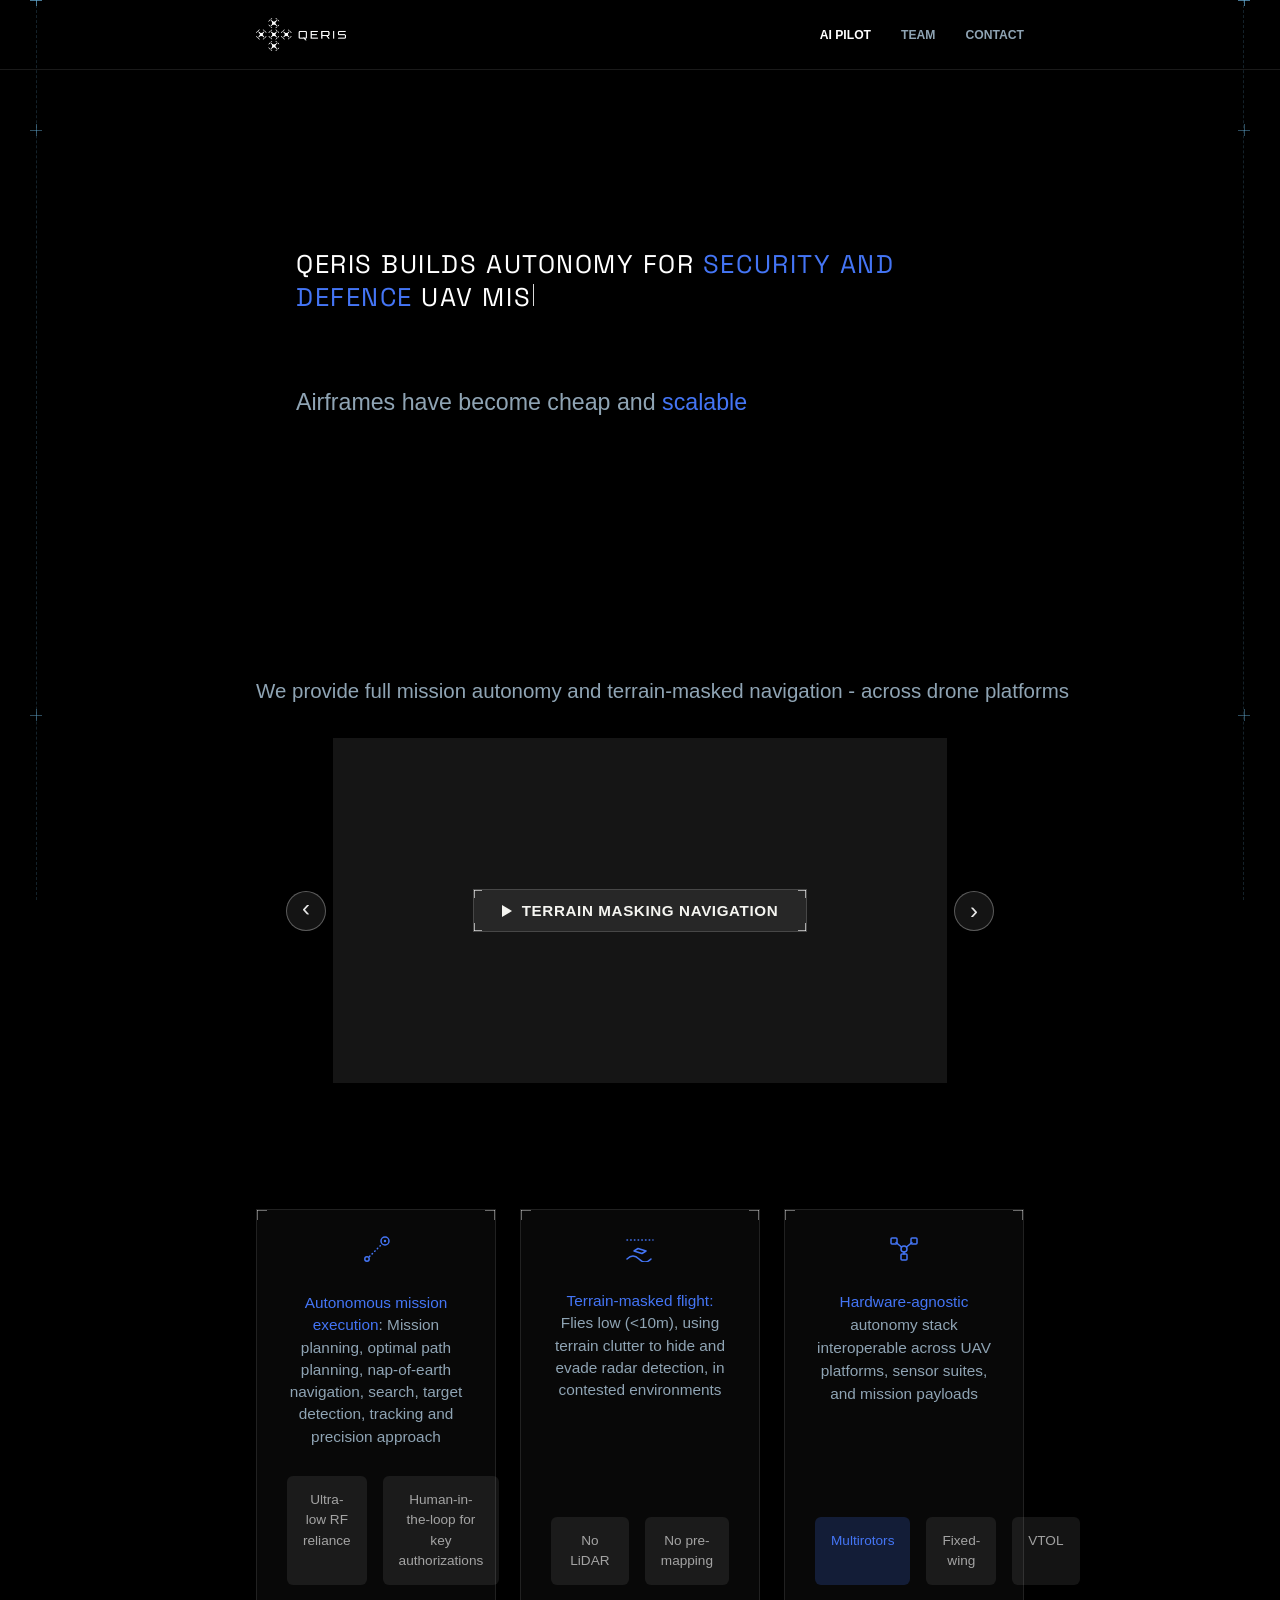
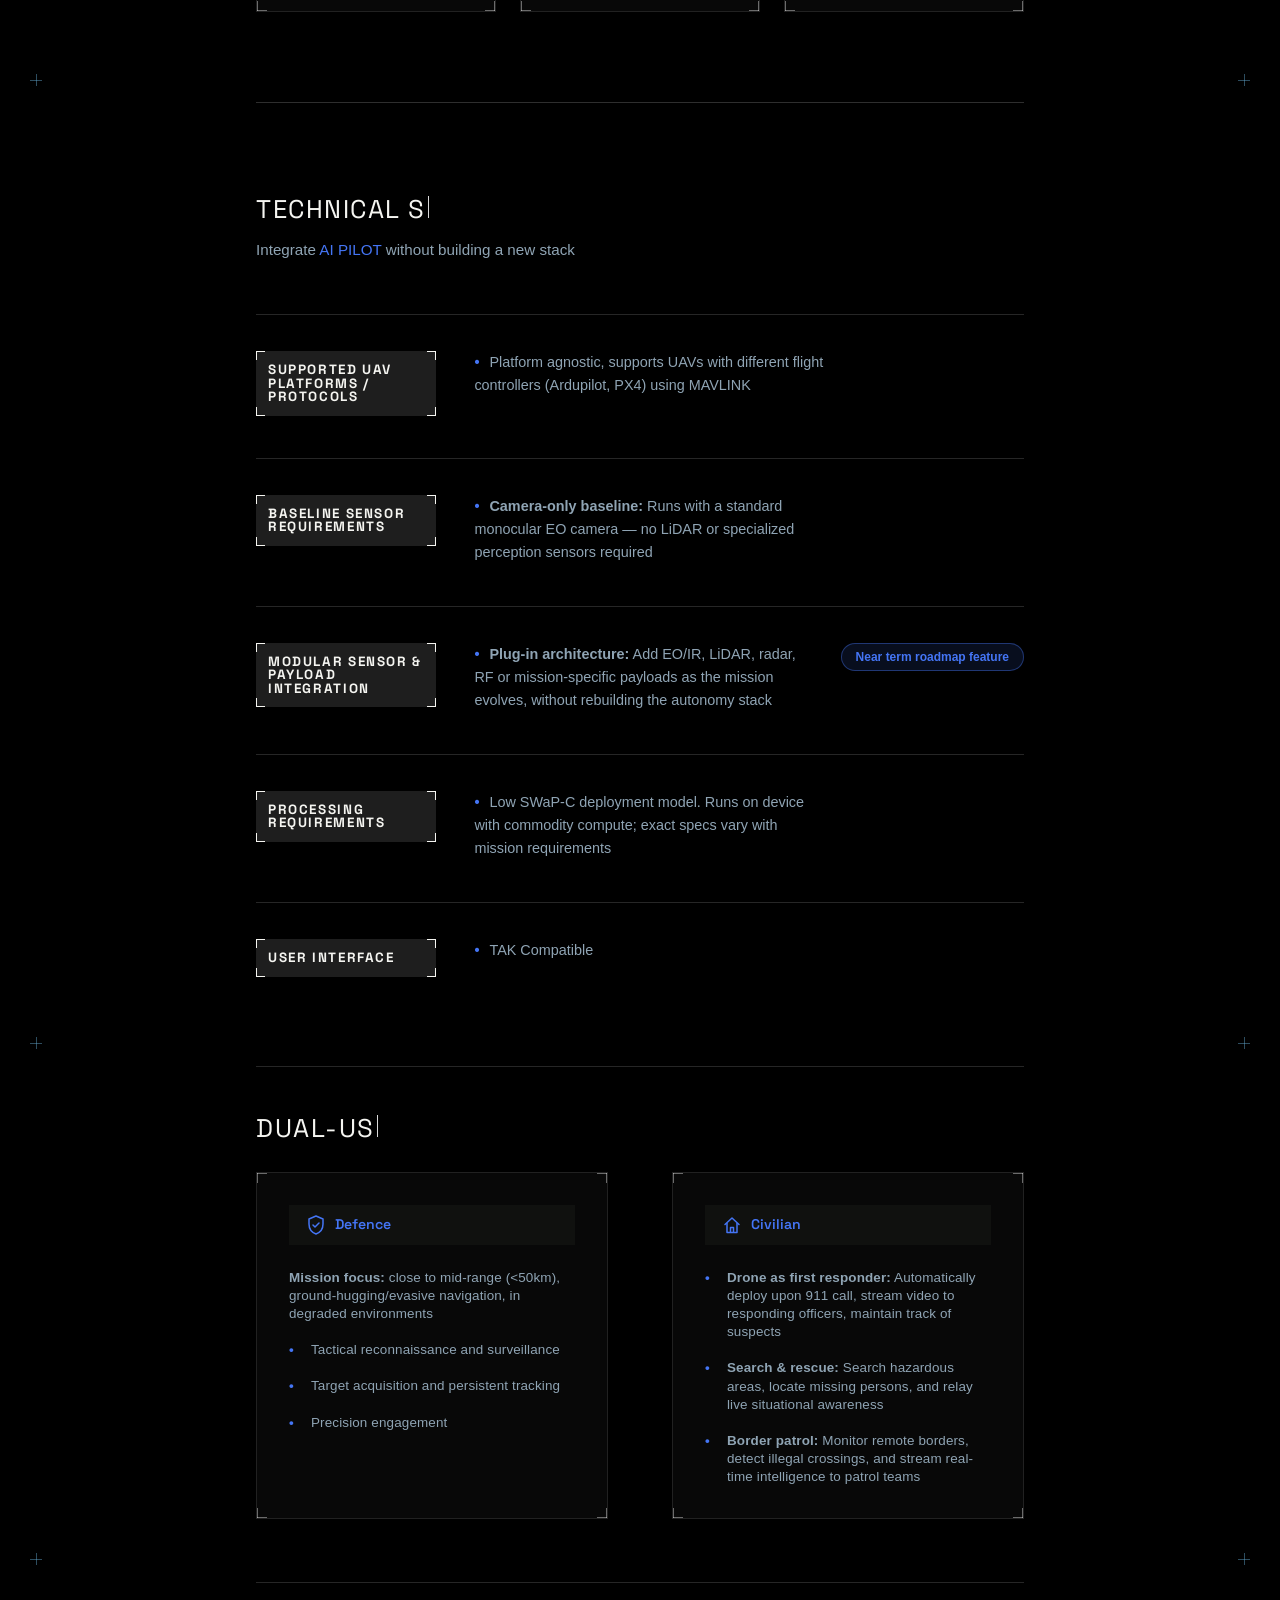
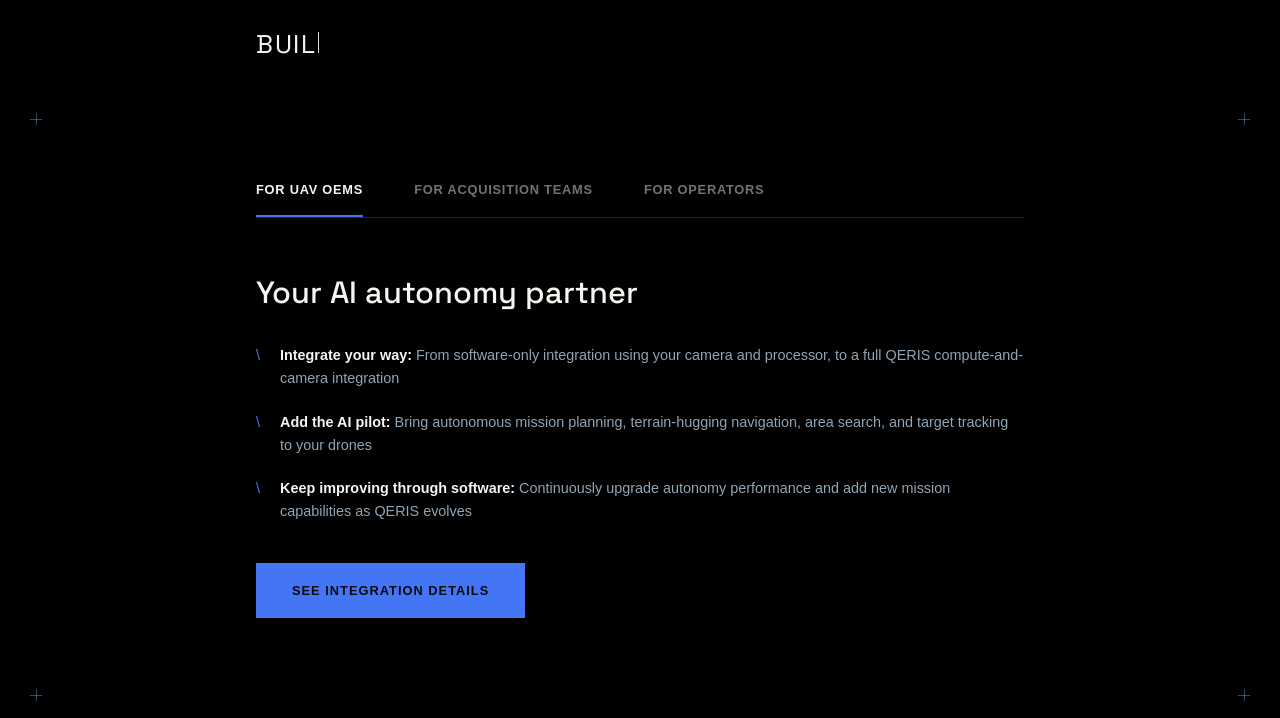
==== commit 0d5a7470: "Commit" ====
--- a/ai-pilot-preview.html
+++ b/ai-pilot-preview.html
@@ -171,7 +171,7 @@
             <div class="ai-pilot-spec-label">Processing Requirements</div>
             <div class="ai-pilot-spec-content">
               <ul>
-                <li>Low SWaP-C deployment model. Runs on device with commodity compute: NPUs Orange Pi 5/CM5, Radxa&nbsp;ROCK&nbsp;5C</li>
+                <li>Low SWaP-C deployment model. Runs on device with commodity compute; exact specs vary with mission requirements</li>
               </ul>
             </div>
           </article>
--- a/styles.css
+++ b/styles.css
@@ -3384,3 +3384,336 @@
     overflow-x: auto;
   }
 }
+
+/* ── Integration Details page: mission grid ─────────────────── */
+.mission-slider-wrap {
+  align-items: center;
+  display: flex;
+  gap: clamp(10px, 2vw, 24px);
+  margin-top: clamp(32px, 5vh, 56px);
+}
+
+.mission-slider {
+  flex: 1 1 0;
+  min-width: 0;
+  overflow: hidden;
+}
+
+.mission-track {
+  display: flex;
+  transition: transform 0.55s cubic-bezier(0.22, 1, 0.36, 1);
+}
+
+.mission-page {
+  display: grid;
+  flex: 0 0 100%;
+  gap: clamp(10px, 1.5vw, 16px);
+  grid-template-columns: repeat(4, 1fr);
+}
+
+@media (max-width: 860px) {
+  .mission-page {
+    grid-template-columns: repeat(2, 1fr);
+  }
+}
+
+@media (max-width: 520px) {
+  .mission-page {
+    grid-template-columns: 1fr;
+  }
+}
+
+.mission-tile {
+  aspect-ratio: 1 / 1;
+  background-color: rgba(255, 255, 255, 0.03);
+  background-position: center;
+  background-size: cover;
+  border: 1px solid rgba(255, 255, 255, 0.15);
+  border-bottom: none;
+  cursor: pointer;
+  display: flex;
+  flex-direction: column;
+  gap: 10px;
+  justify-content: flex-end;
+  overflow: hidden;
+  padding: 18px 20px;
+  position: relative;
+  text-align: left;
+  transition: border-color 0.2s ease;
+}
+
+.mission-tile::before {
+  background: rgba(6, 8, 12, 0.5);
+  content: "";
+  inset: 0;
+  position: absolute;
+  transition: background-color 0.2s ease;
+}
+
+.mission-tile-title,
+.mission-tile-desc {
+  position: relative;
+  z-index: 1;
+}
+
+.mission-tile-title {
+  color: #ffffff;
+  font-family: var(--font-body);
+  font-size: 0.95rem;
+  font-weight: 600;
+  letter-spacing: 0.02em;
+  text-shadow: 0 1px 4px rgba(0, 0, 0, 0.6);
+  text-transform: uppercase;
+}
+
+.mission-tile-title::before {
+  color: #7ea1ff;
+  content: "[ ";
+}
+
+.mission-tile-title::after {
+  color: #7ea1ff;
+  content: " ]";
+}
+
+.mission-tile-title.is-live {
+  color: #7ea1ff;
+}
+
+.mission-tile-desc {
+  color: rgba(255, 255, 255, 0.82);
+  font-size: 0.85rem;
+  font-weight: 400;
+  line-height: 1.5;
+  min-height: 2.55rem;
+  text-shadow: 0 1px 4px rgba(0, 0, 0, 0.6);
+}
+
+.mission-tile-badge {
+  background: rgba(6, 8, 12, 0.6);
+  border: 1px solid rgba(255, 255, 255, 0.2);
+  border-radius: 4px;
+  color: rgba(255, 255, 255, 0.75);
+  font-family: var(--font-body);
+  font-size: 0.65rem;
+  font-weight: 600;
+  letter-spacing: 0.04em;
+  padding: 3px 8px;
+  position: absolute;
+  right: 12px;
+  text-transform: uppercase;
+  top: 12px;
+  z-index: 1;
+}
+
+.mission-tile:hover {
+  border-color: rgba(68, 117, 245, 0.5);
+}
+
+.mission-tile:hover::before {
+  background: rgba(6, 8, 12, 0.35);
+}
+
+.mission-tile-target {
+  align-items: center;
+  color: #7ea1ff;
+  cursor: pointer;
+  display: flex;
+  justify-content: center;
+  left: 50%;
+  opacity: 0;
+  position: absolute;
+  top: 50%;
+  transform: translate(-50%, -50%) scale(0.7);
+  transition: opacity 0.2s ease, transform 0.2s ease;
+  z-index: 1;
+}
+
+.mission-tile-target svg {
+  height: 40px;
+  width: 40px;
+}
+
+.mission-tile:hover .mission-tile-target {
+  opacity: 1;
+  transform: translate(-50%, -50%) scale(1);
+}
+
+.mission-modules-title {
+  display: none;
+  margin-top: clamp(40px, 6vh, 64px);
+}
+
+.mission-modules-title.is-visible {
+  display: block;
+}
+
+.module-slider-wrap {
+  align-items: center;
+  display: none;
+  gap: clamp(10px, 2vw, 24px);
+  margin-top: clamp(28px, 4vh, 44px);
+}
+
+.module-slider-wrap.is-visible {
+  display: flex;
+}
+
+.module-slider {
+  flex: 1 1 0;
+  min-width: 0;
+  overflow: hidden;
+}
+
+.module-track {
+  display: flex;
+  transition: transform 0.55s cubic-bezier(0.22, 1, 0.36, 1);
+}
+
+.module-page {
+  display: grid;
+  flex: 0 0 100%;
+  gap: clamp(10px, 1.5vw, 16px);
+  grid-template-columns: repeat(4, 1fr);
+}
+
+.module-tile {
+  align-items: center;
+  background-color: rgba(255, 255, 255, 0.03);
+  border: 1px solid rgba(68, 117, 245, 0.35);
+  color: var(--paper);
+  display: flex;
+  font-family: var(--font-body);
+  font-size: 0.85rem;
+  font-weight: 600;
+  justify-content: center;
+  letter-spacing: 0.02em;
+  opacity: 0;
+  padding: 20px 18px;
+  position: relative;
+  text-align: center;
+  transform: translateY(10px);
+  transition: opacity 0.4s ease, transform 0.4s ease;
+}
+
+.module-tile-pending {
+  background-color: rgba(255, 255, 255, 0.015);
+  border-color: rgba(255, 255, 255, 0.12);
+}
+
+.module-tile-pending::before,
+.module-tile-pending::after {
+  color: rgba(255, 255, 255, 0.35);
+}
+
+.module-tile-pending > span:last-child {
+  color: rgba(255, 255, 255, 0.55);
+}
+
+.module-tile-badge {
+  background: rgba(6, 8, 12, 0.75);
+  border: 1px solid rgba(255, 255, 255, 0.2);
+  border-radius: 4px;
+  color: rgba(255, 255, 255, 0.75);
+  font-family: var(--font-body);
+  font-size: 0.6rem;
+  font-weight: 600;
+  letter-spacing: 0.04em;
+  padding: 3px 8px;
+  position: absolute;
+  right: 8px;
+  text-transform: uppercase;
+  top: 8px;
+  z-index: 1;
+}
+
+.module-tile.is-in {
+  opacity: 1;
+  transform: translateY(0);
+}
+
+.module-tile::before {
+  color: #4475f5;
+  content: "[ ";
+}
+
+.module-tile::after {
+  color: #4475f5;
+  content: " ]";
+}
+
+.module-tile-empty {
+  color: var(--muted);
+  font-weight: 400;
+  text-transform: none;
+}
+
+.module-tile-empty::before,
+.module-tile-empty::after {
+  content: "";
+}
+
+.module-tile-highlight {
+  color: #4475f5;
+}
+
+@media (max-width: 860px) {
+  .module-page {
+    grid-template-columns: repeat(2, 1fr);
+  }
+}
+
+@media (max-width: 520px) {
+  .module-page {
+    grid-template-columns: 1fr;
+  }
+}
+
+.hardware-row {
+  align-items: center;
+  display: none;
+  gap: clamp(14px, 2vw, 24px);
+  margin-top: clamp(28px, 4vh, 44px);
+}
+
+.hardware-row.is-visible {
+  display: flex;
+}
+
+.hardware-row-label {
+  color: var(--muted);
+  font-family: var(--font-body);
+  font-size: 0.9rem;
+  font-weight: 600;
+  letter-spacing: 0.04em;
+  text-transform: uppercase;
+}
+
+.hardware-options {
+  display: flex;
+  gap: 12px;
+}
+
+.hardware-option {
+  background-color: rgba(255, 255, 255, 0.03);
+  border: 1px solid rgba(255, 255, 255, 0.2);
+  color: var(--paper);
+  cursor: pointer;
+  font-family: var(--font-body);
+  font-size: 0.85rem;
+  font-weight: 600;
+  letter-spacing: 0.04em;
+  padding: 12px 24px;
+  text-transform: uppercase;
+  transition: background-color 0.2s ease, border-color 0.2s ease, color 0.2s ease;
+}
+
+.hardware-option:hover {
+  border-color: rgba(68, 117, 245, 0.5);
+}
+
+.hardware-option.is-selected {
+  background-color: rgba(68, 117, 245, 0.15);
+  border-color: #4475f5;
+  color: #4475f5;
+}
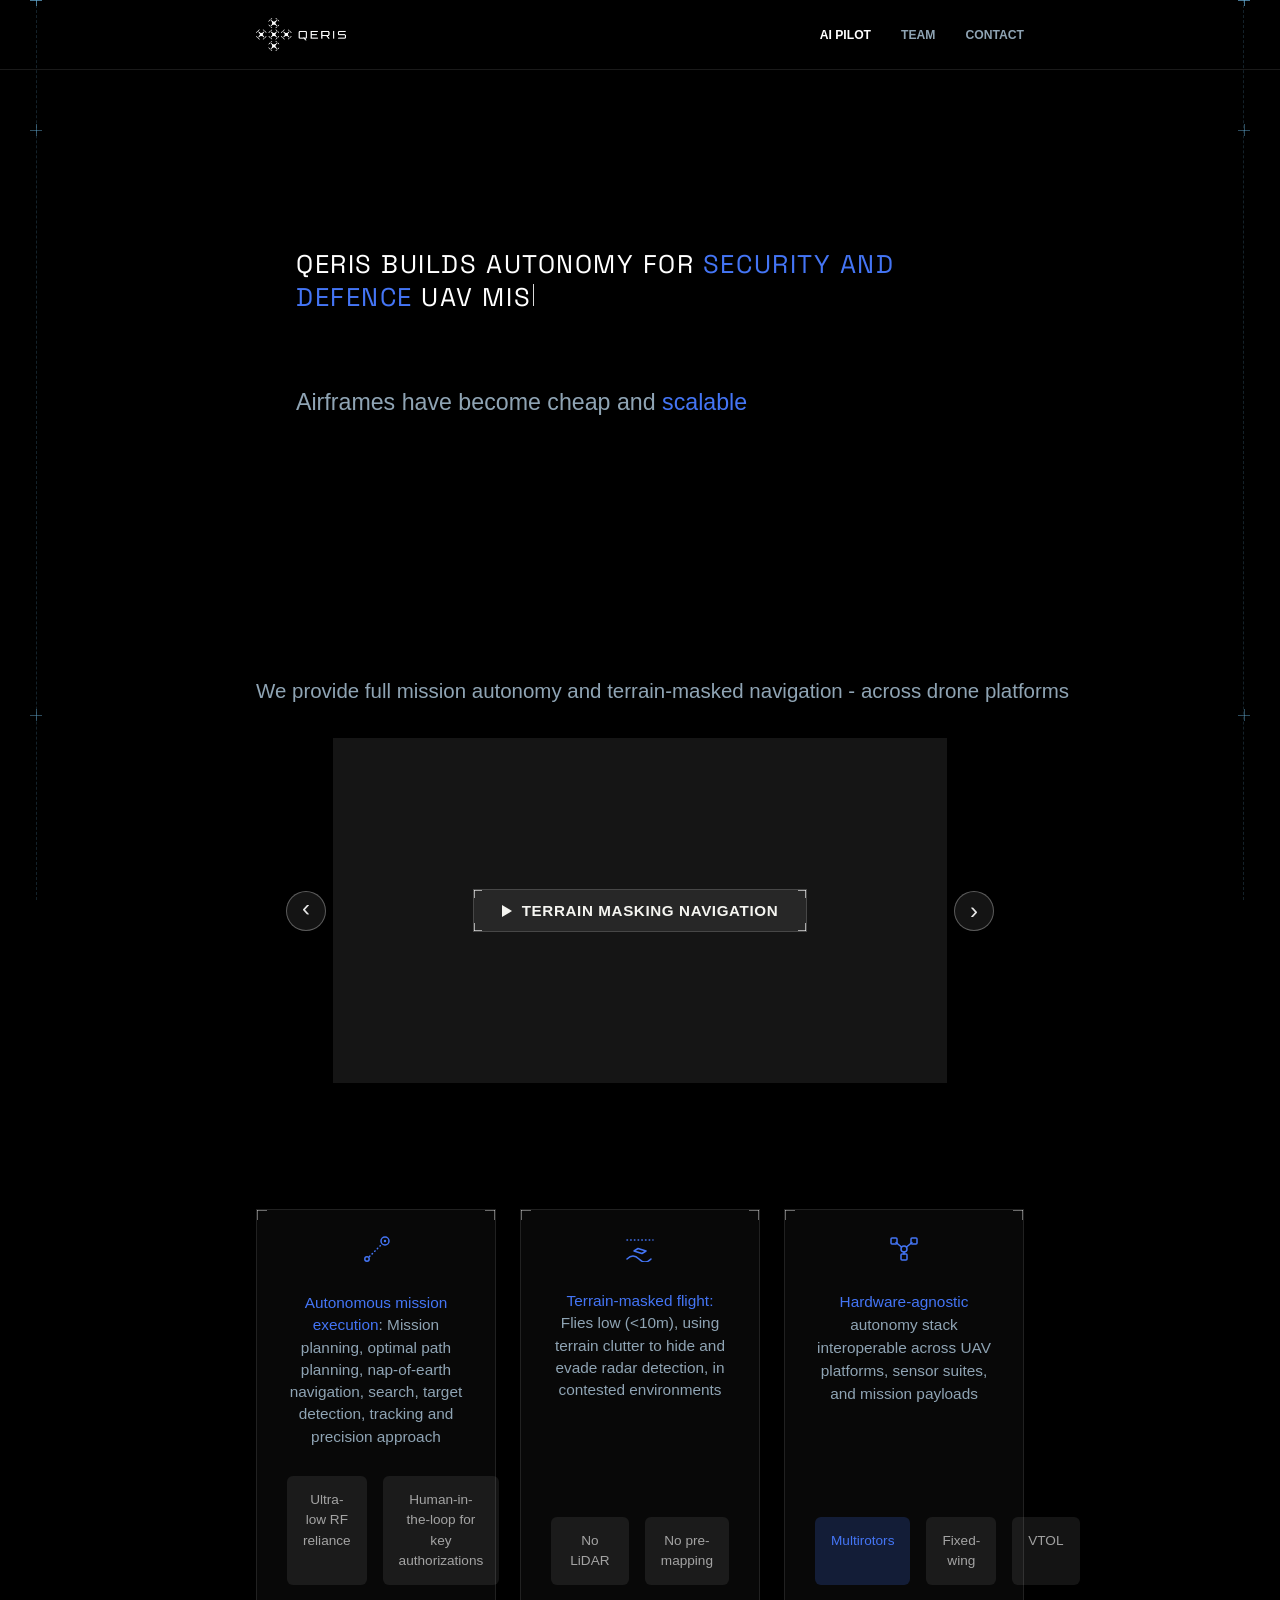
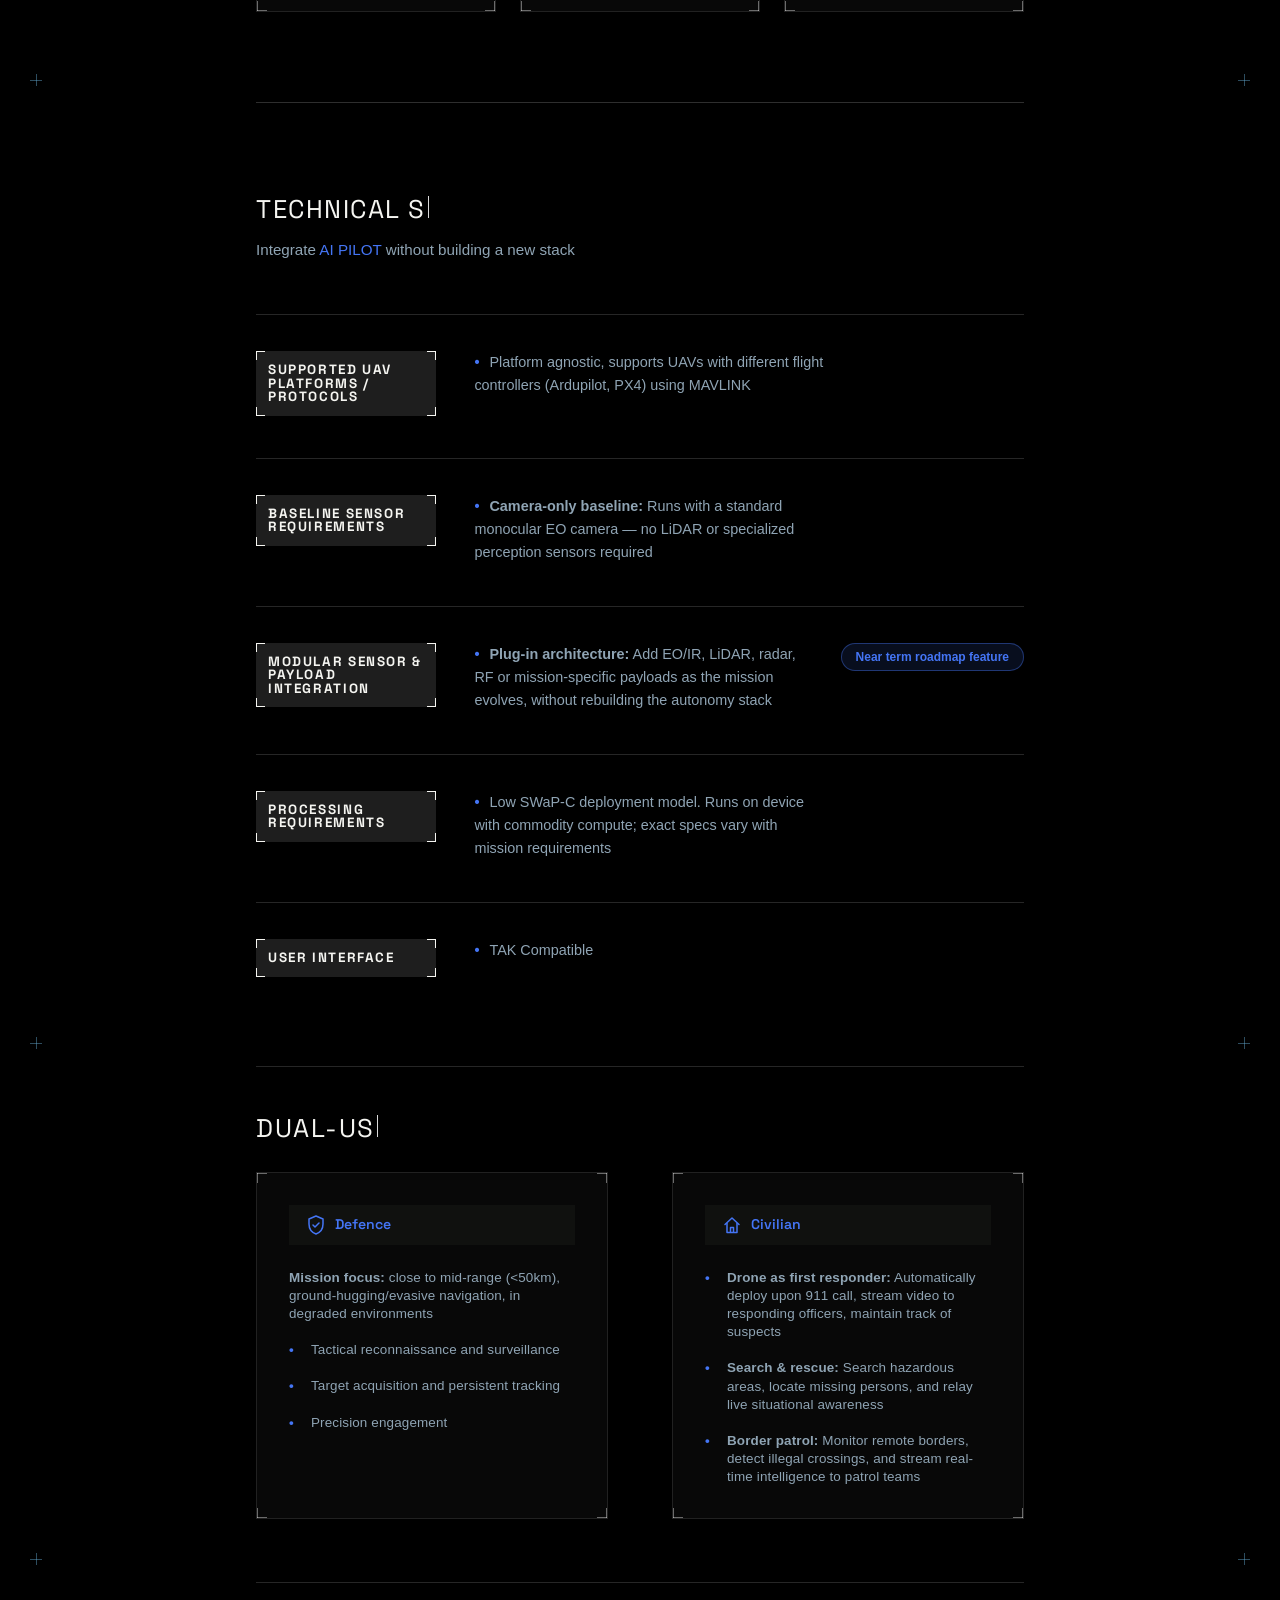
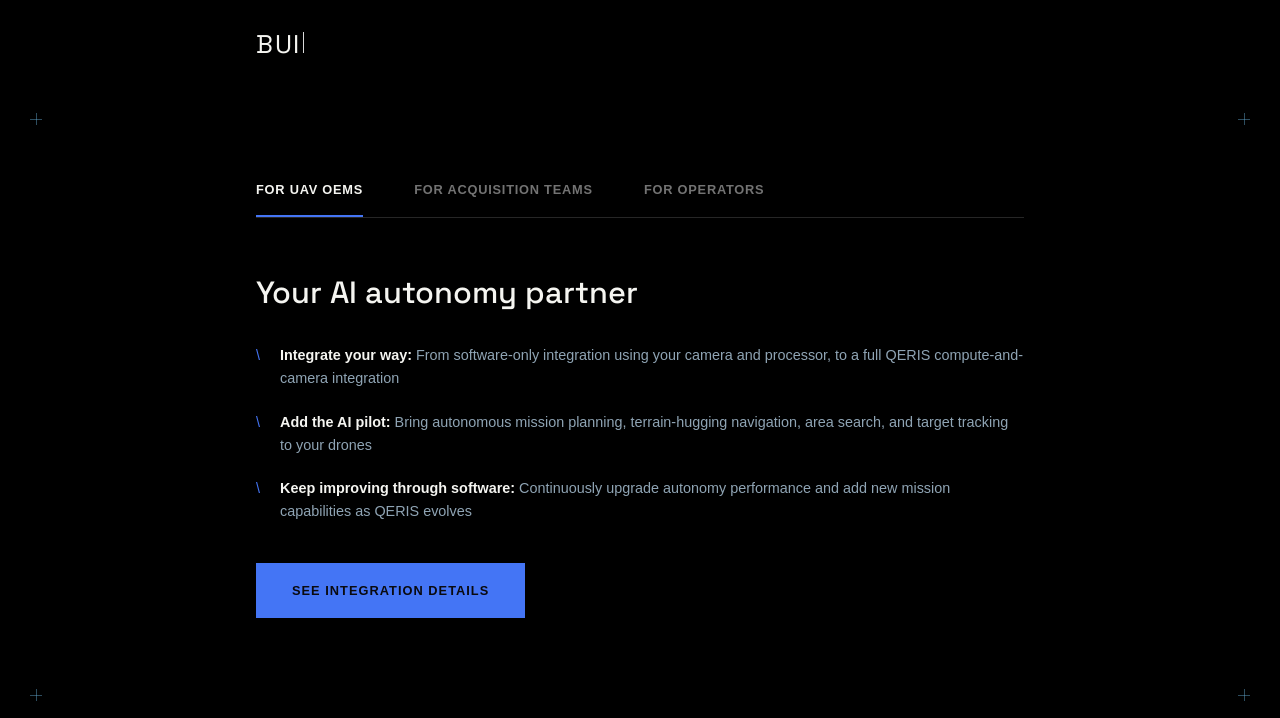
==== commit a3345e13: "Add Terrain-masking Navigation - Urban video block Inserts a new full-width video page between Terra" ====
--- a/ai-pilot-preview.html
+++ b/ai-pilot-preview.html
@@ -52,6 +52,19 @@
               <div class="ai-pilot-video-page">
                 <div class="ai-pilot-video-wrap">
                   <video muted playsinline class="ai-pilot-video">
+                    <source src="assets/Highbuild (2).mp4" type="video/mp4" />
+                  </video>
+                  <div class="ai-pilot-video-gate">
+                    <button type="button" class="ai-pilot-play-btn"><span class="ai-pilot-play-icon" aria-hidden="true"></span>TERRAIN-MASKING NAVIGATION - URBAN</button>
+                  </div>
+                  <div class="ai-pilot-video-replay">
+                    <button type="button" class="ai-pilot-replay-btn">Play again</button>
+                  </div>
+                </div>
+              </div>
+              <div class="ai-pilot-video-page">
+                <div class="ai-pilot-video-wrap">
+                  <video muted playsinline class="ai-pilot-video">
                     <source src="assets/Trees.mp4" type="video/mp4" />
                   </video>
                   <div class="ai-pilot-video-gate">
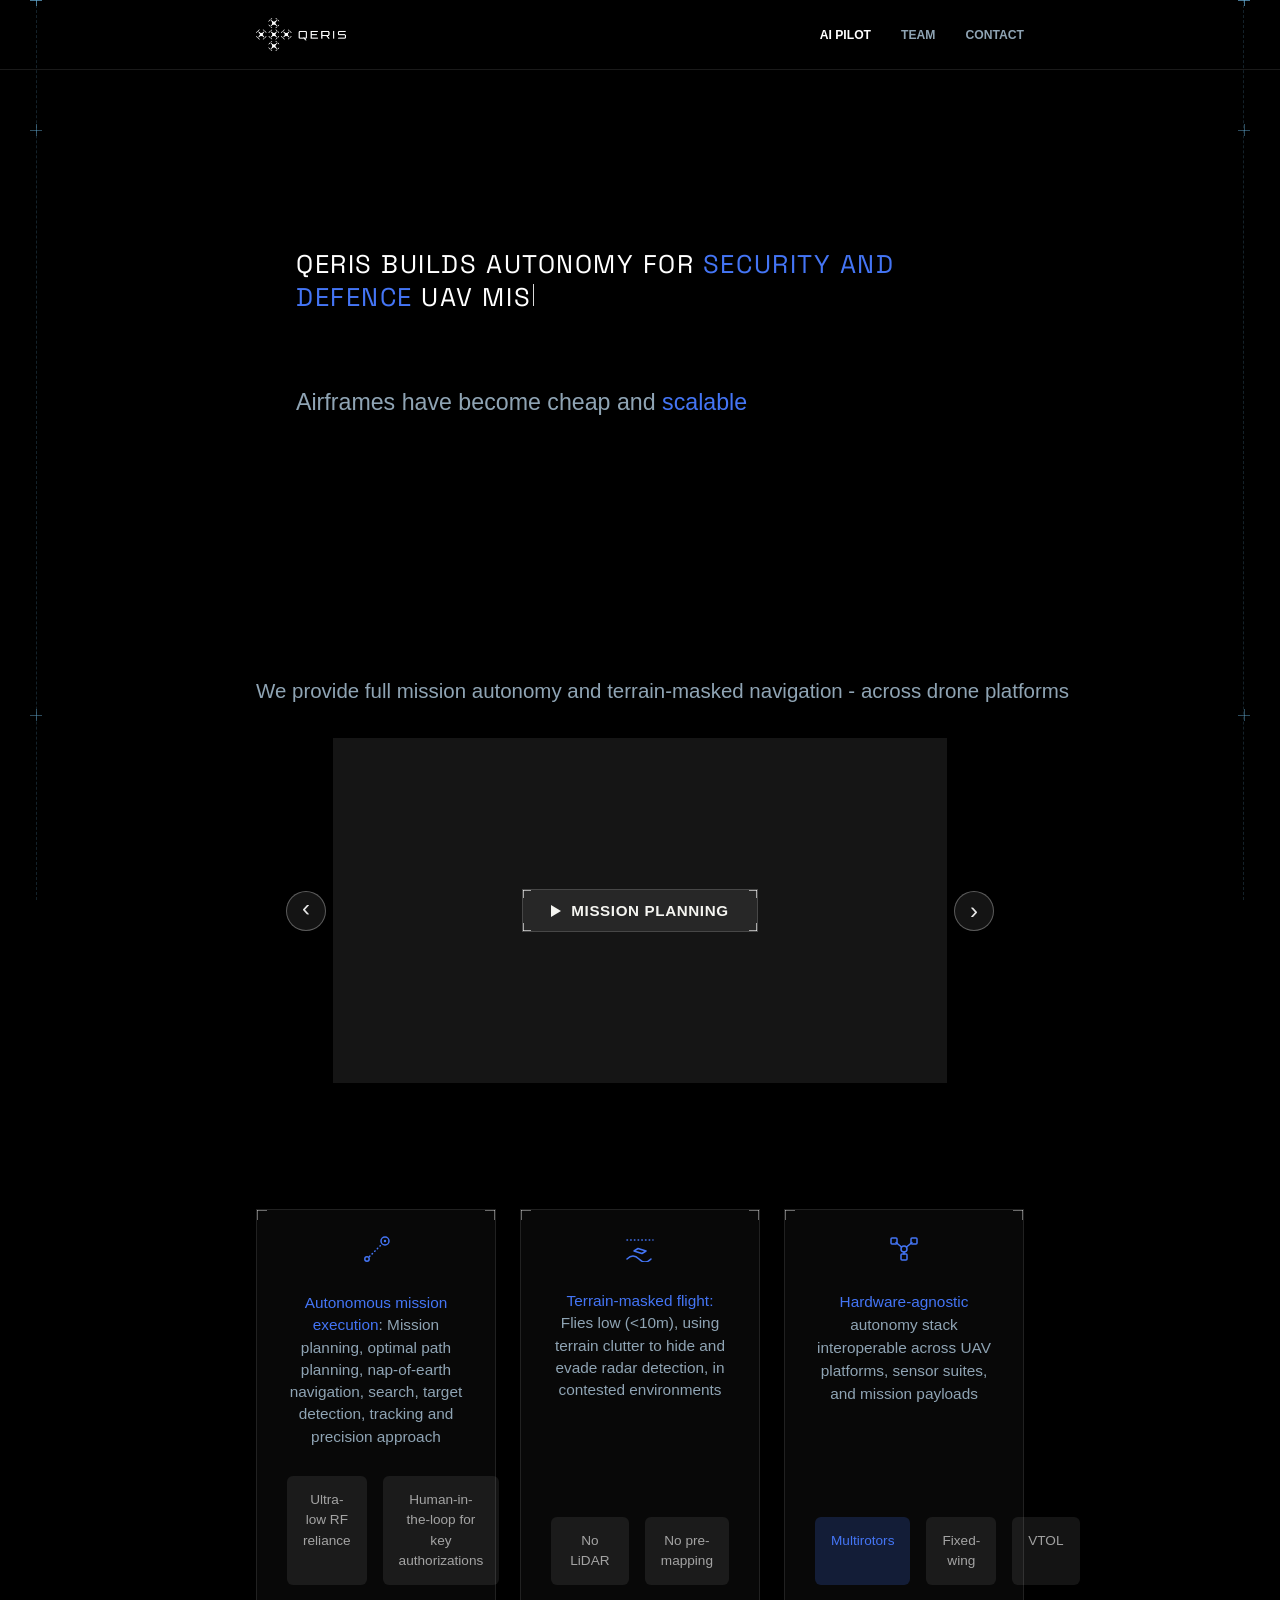
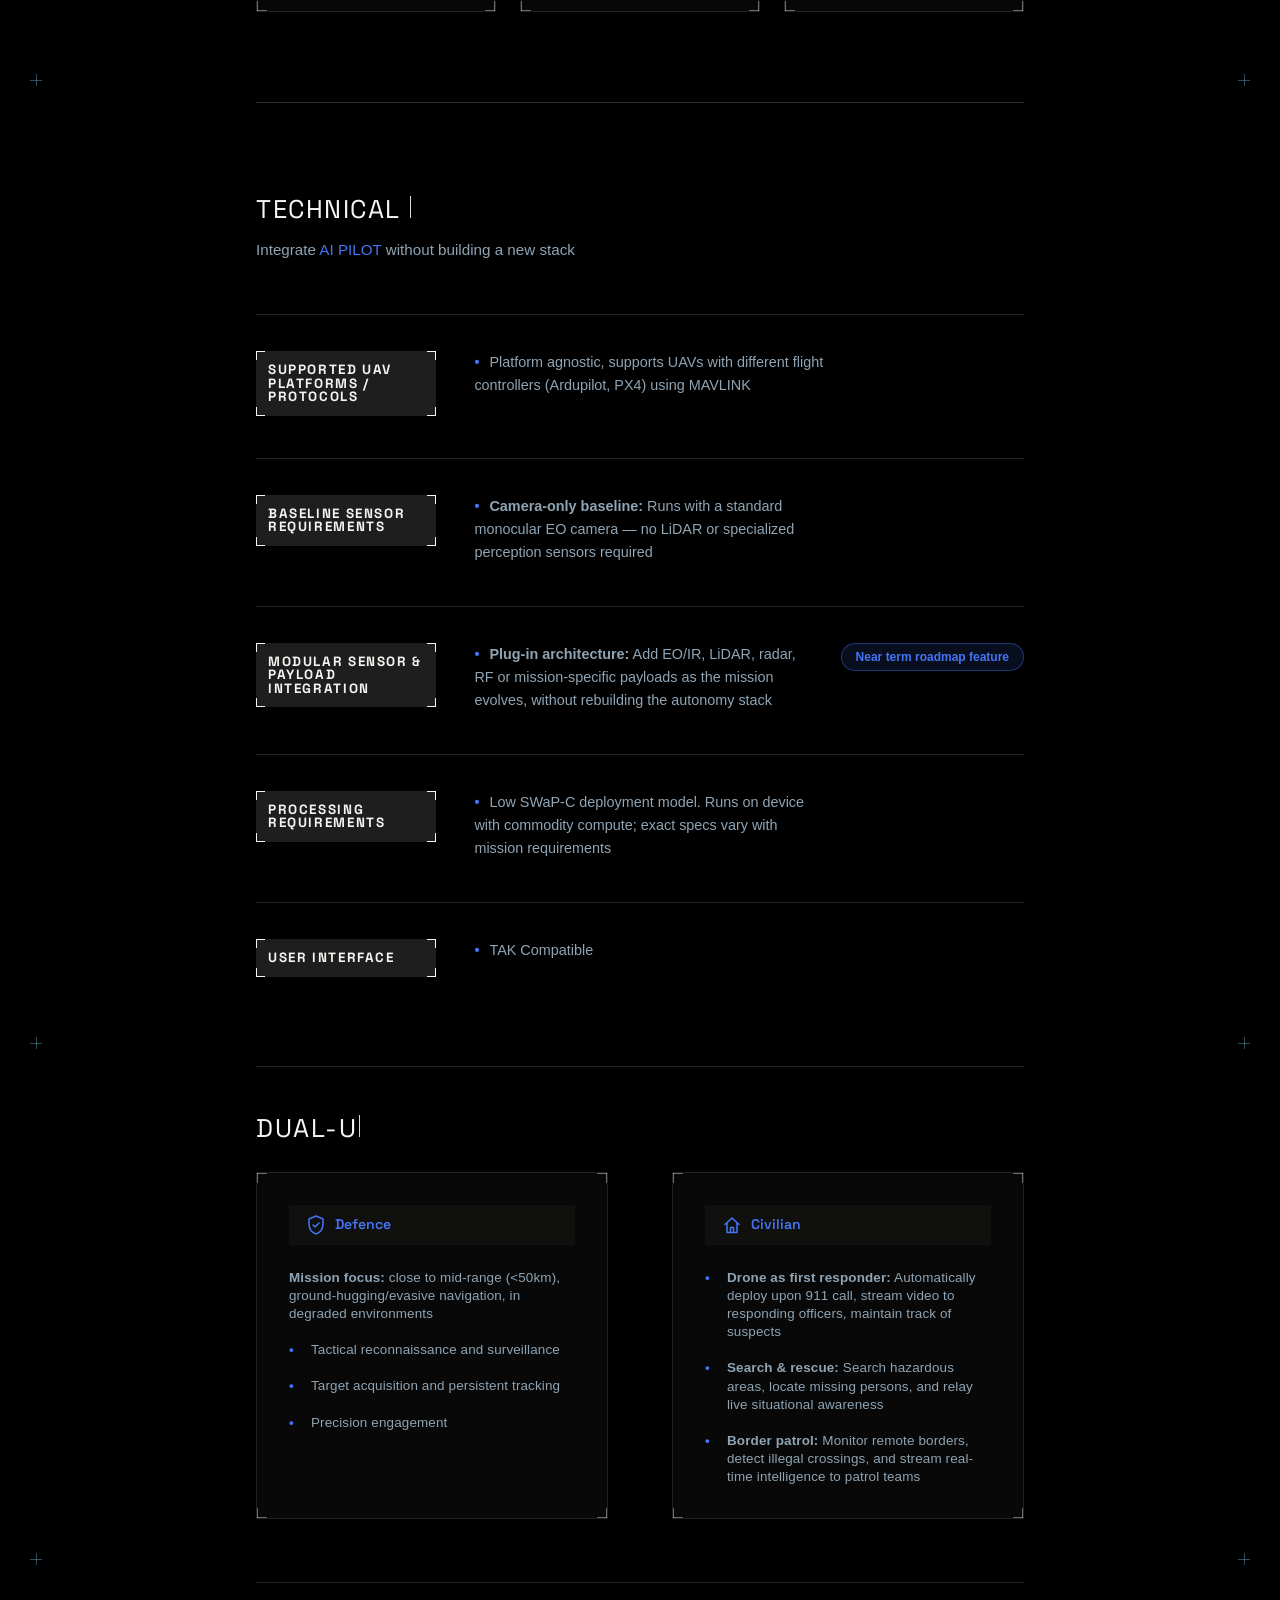
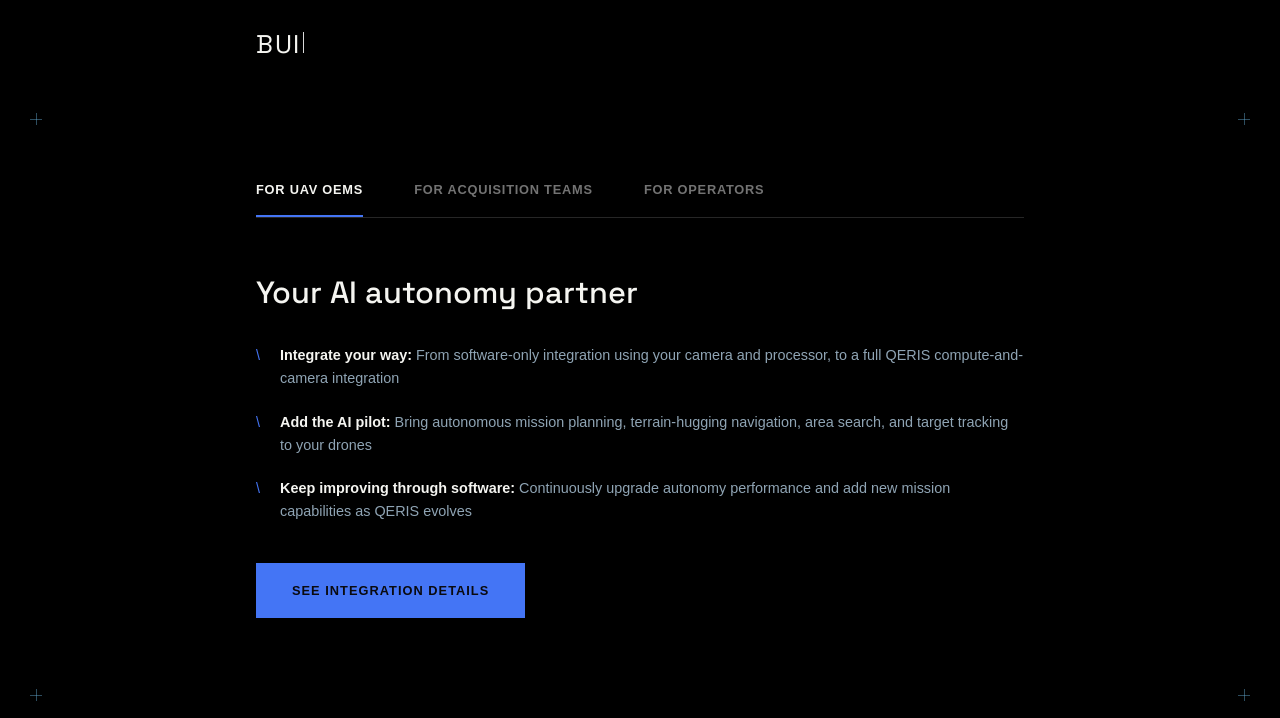
==== commit e297549d: "Add Mission Planning video block to hidden AI Pilot preview page Inserts a new video page to the lef" ====
--- a/ai-pilot-preview.html
+++ b/ai-pilot-preview.html
@@ -39,6 +39,19 @@
               <div class="ai-pilot-video-page">
                 <div class="ai-pilot-video-wrap">
                   <video muted playsinline class="ai-pilot-video">
+                    <source src="assets/Mission plnning.mp4" type="video/mp4" />
+                  </video>
+                  <div class="ai-pilot-video-gate">
+                    <button type="button" class="ai-pilot-play-btn"><span class="ai-pilot-play-icon" aria-hidden="true"></span>MISSION PLANNING</button>
+                  </div>
+                  <div class="ai-pilot-video-replay">
+                    <button type="button" class="ai-pilot-replay-btn">Play again</button>
+                  </div>
+                </div>
+              </div>
+              <div class="ai-pilot-video-page">
+                <div class="ai-pilot-video-wrap">
+                  <video muted playsinline class="ai-pilot-video">
                     <source src="assets/In between houses.mp4" type="video/mp4" />
                   </video>
                   <div class="ai-pilot-video-gate">
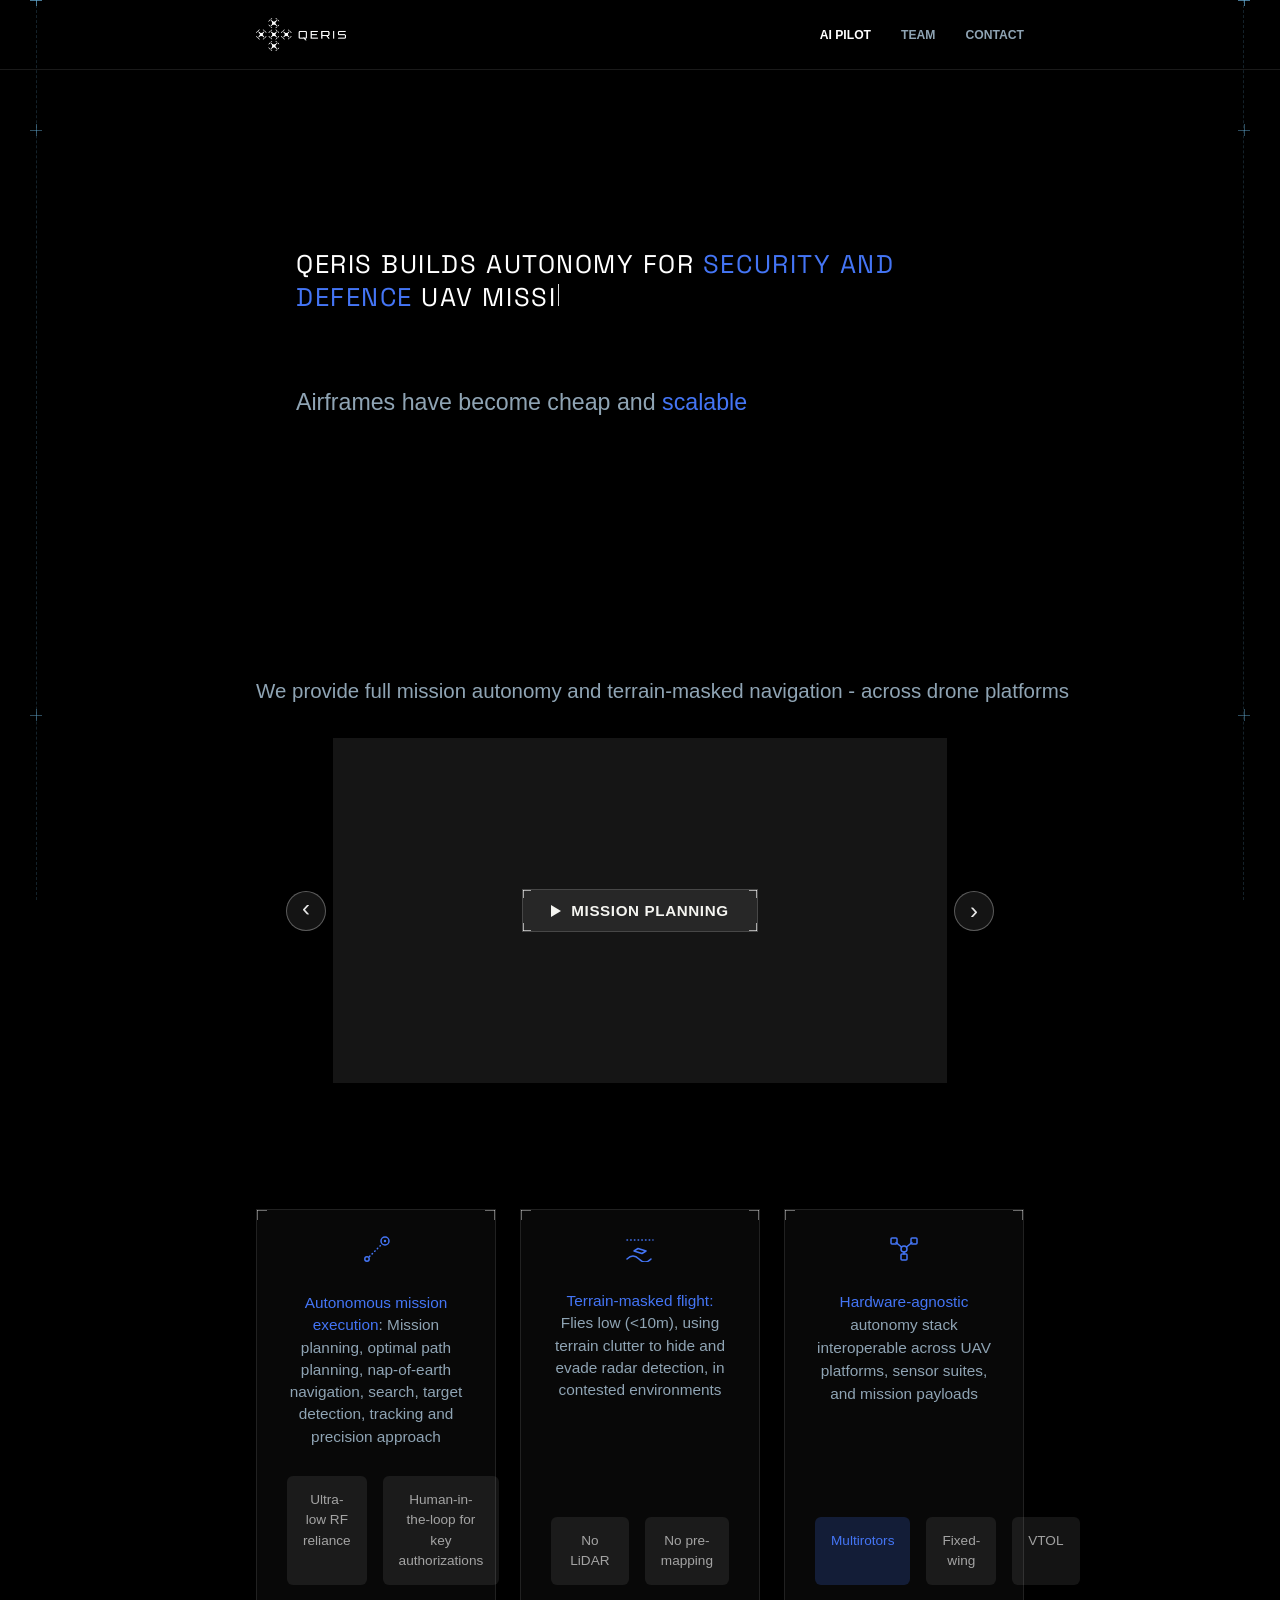
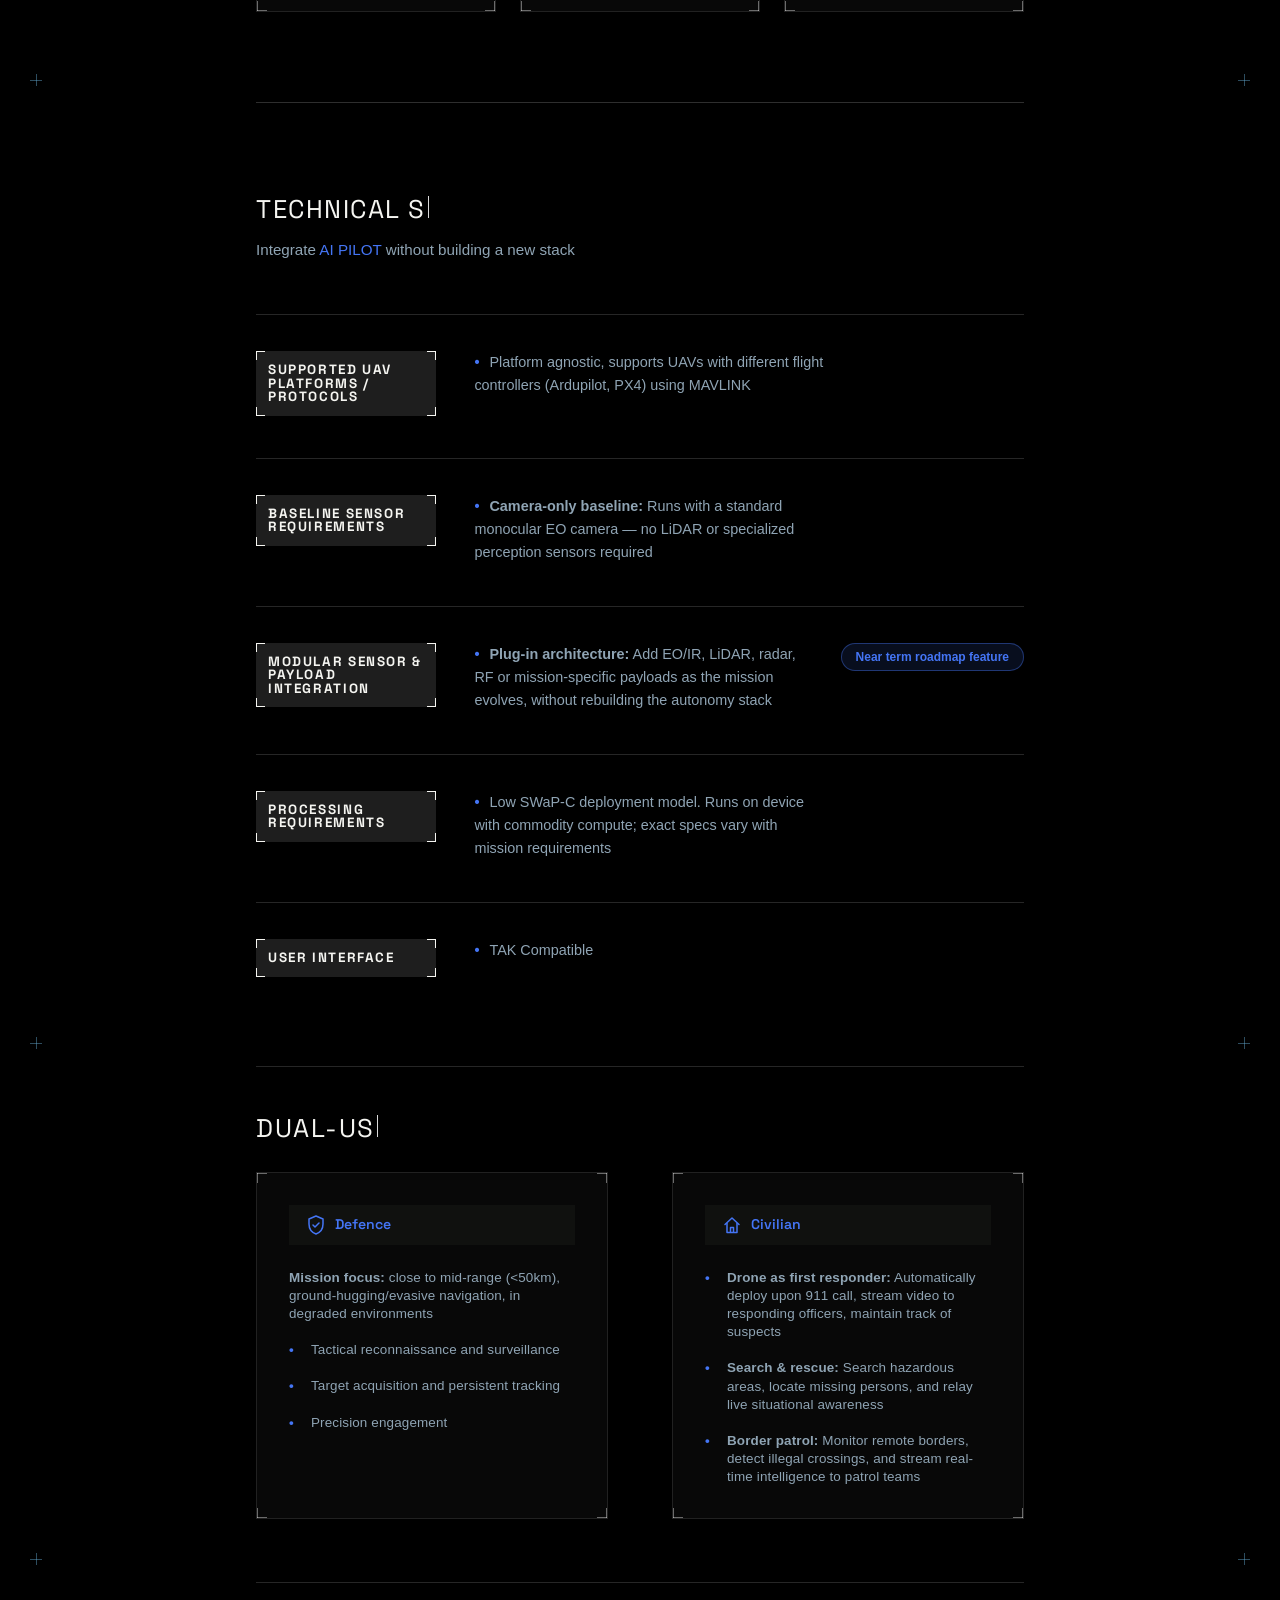
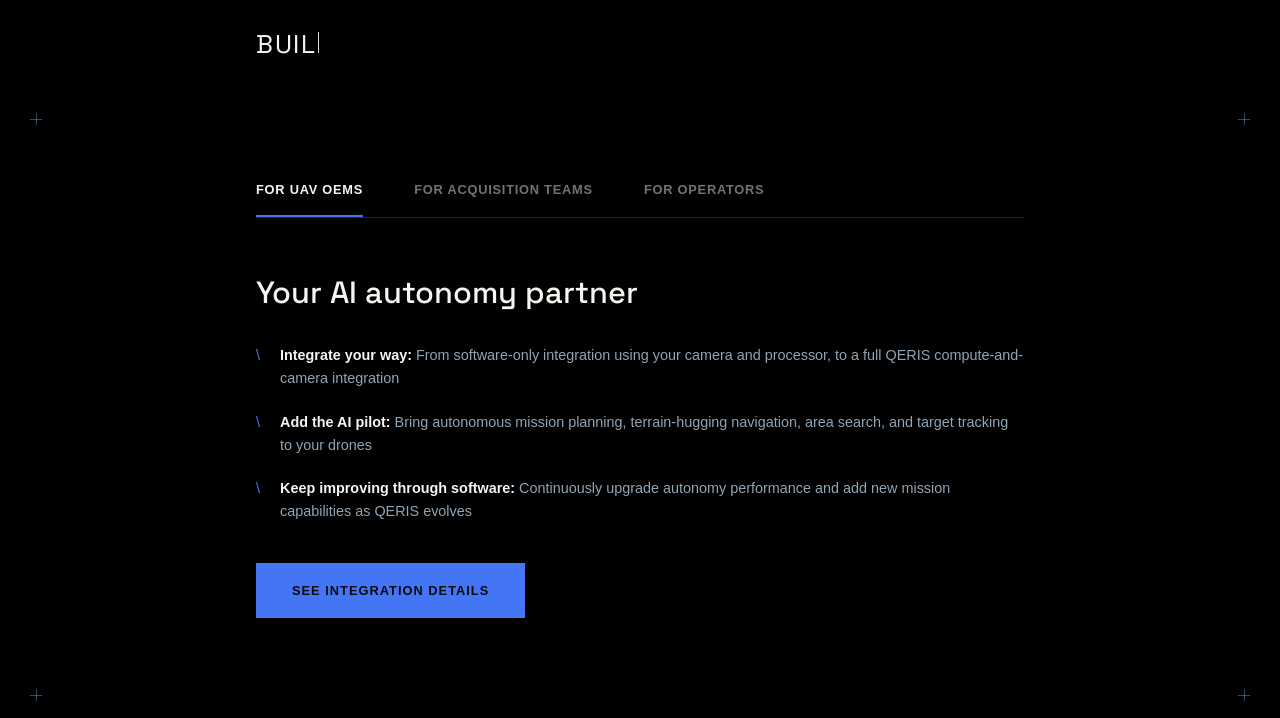
==== commit bb6a0033: "Rename Urban video block title to "Urban environment" on hidden preview page Co-Authored-By: Claude " ====
--- a/ai-pilot-preview.html
+++ b/ai-pilot-preview.html
@@ -68,7 +68,7 @@
                     <source src="assets/Highbuild (2).mp4" type="video/mp4" />
                   </video>
                   <div class="ai-pilot-video-gate">
-                    <button type="button" class="ai-pilot-play-btn"><span class="ai-pilot-play-icon" aria-hidden="true"></span>TERRAIN-MASKING NAVIGATION - URBAN</button>
+                    <button type="button" class="ai-pilot-play-btn"><span class="ai-pilot-play-icon" aria-hidden="true"></span>URBAN ENVIRONMENT</button>
                   </div>
                   <div class="ai-pilot-video-replay">
                     <button type="button" class="ai-pilot-replay-btn">Play again</button>
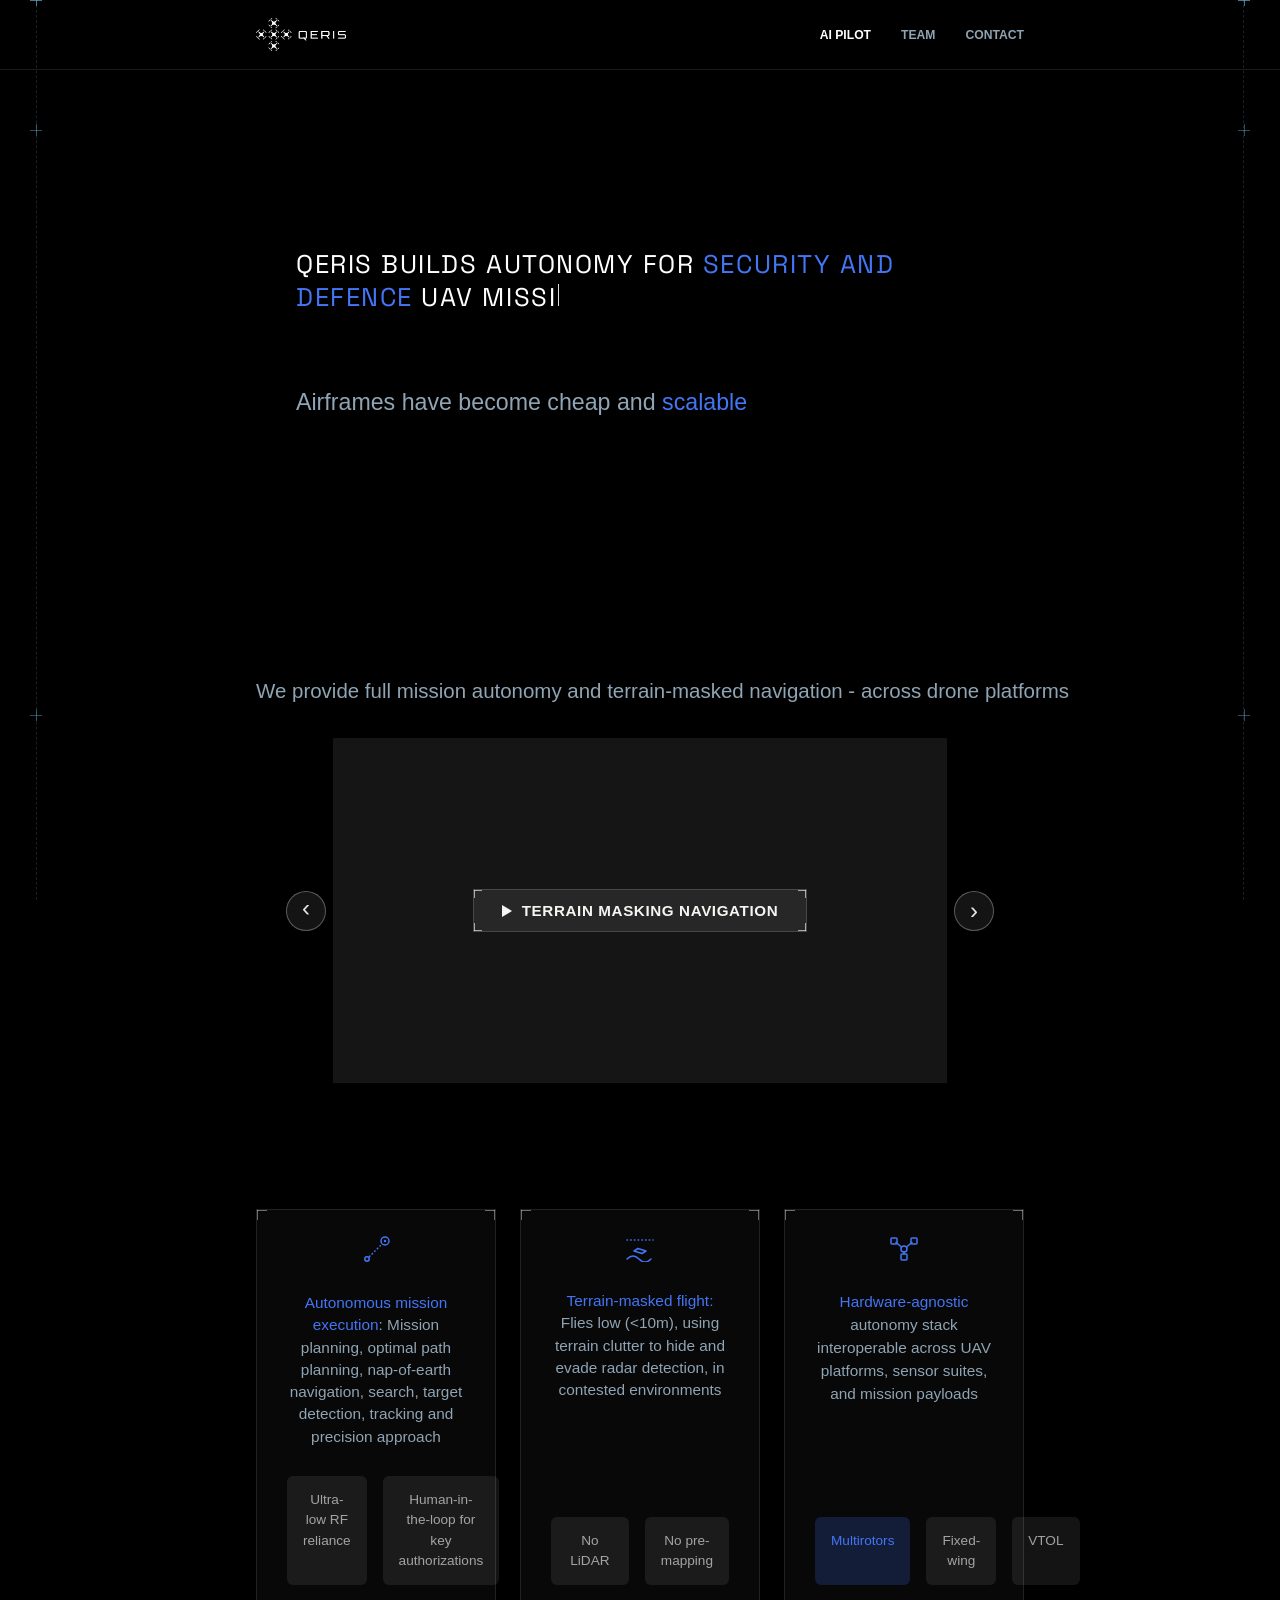
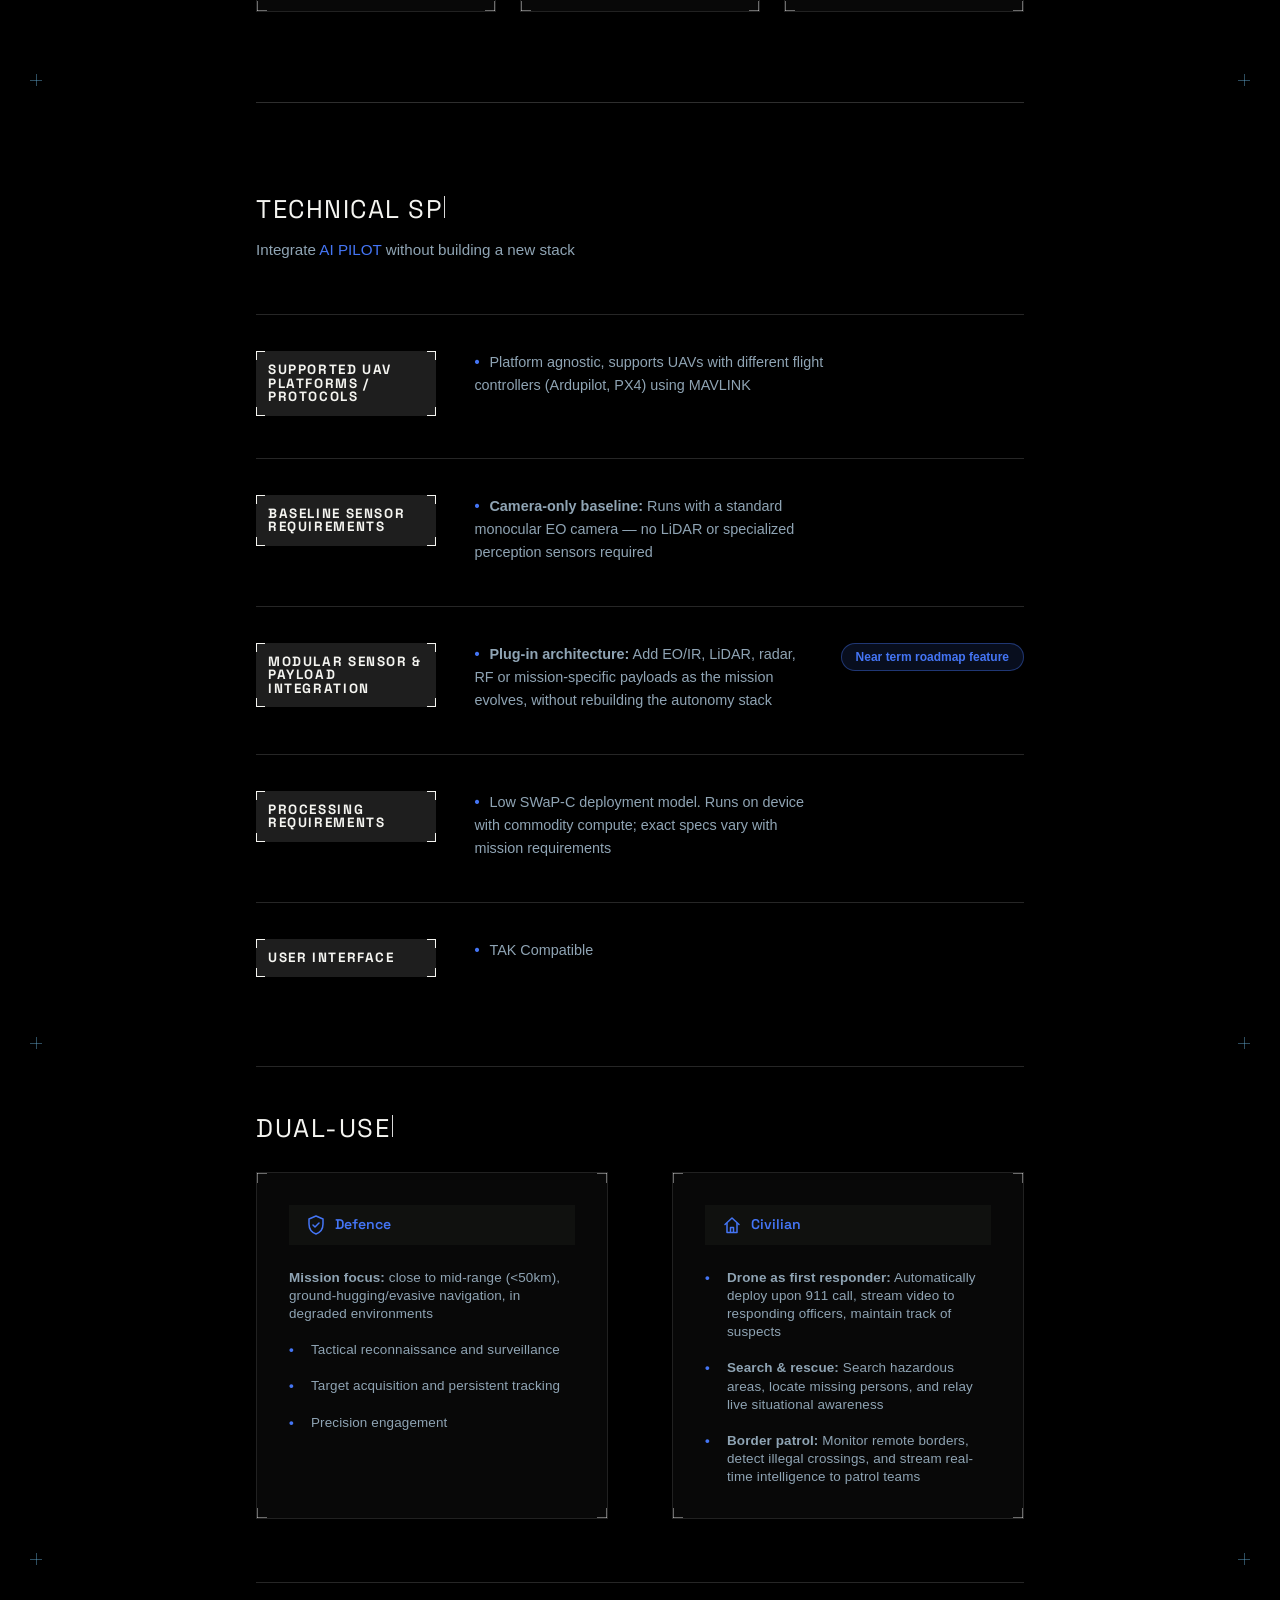
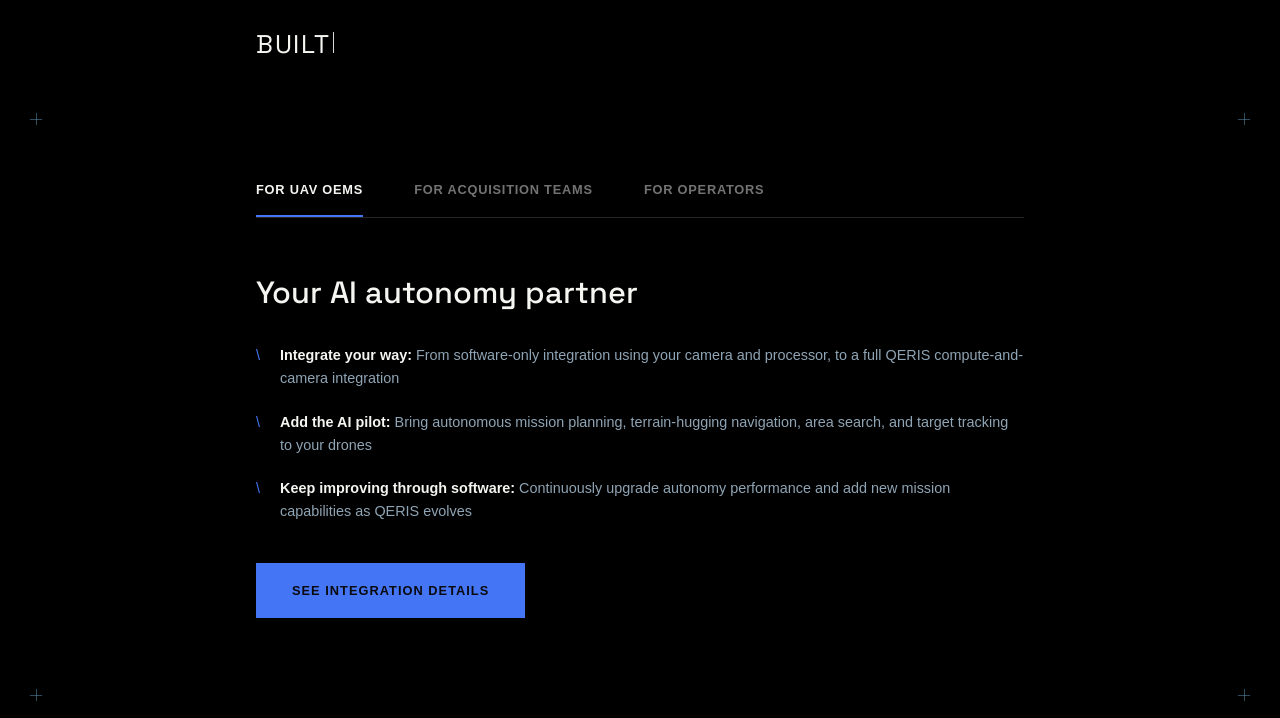
==== commit d59cd871: "Reorder hidden AI Pilot preview video slider Move Mission Planning to the end; keep the rest of the " ====
--- a/ai-pilot-preview.html
+++ b/ai-pilot-preview.html
@@ -39,19 +39,6 @@
               <div class="ai-pilot-video-page">
                 <div class="ai-pilot-video-wrap">
                   <video muted playsinline class="ai-pilot-video">
-                    <source src="assets/Mission plnning.mp4" type="video/mp4" />
-                  </video>
-                  <div class="ai-pilot-video-gate">
-                    <button type="button" class="ai-pilot-play-btn"><span class="ai-pilot-play-icon" aria-hidden="true"></span>MISSION PLANNING</button>
-                  </div>
-                  <div class="ai-pilot-video-replay">
-                    <button type="button" class="ai-pilot-replay-btn">Play again</button>
-                  </div>
-                </div>
-              </div>
-              <div class="ai-pilot-video-page">
-                <div class="ai-pilot-video-wrap">
-                  <video muted playsinline class="ai-pilot-video">
                     <source src="assets/In between houses.mp4" type="video/mp4" />
                   </video>
                   <div class="ai-pilot-video-gate">
@@ -108,6 +95,19 @@
                   </video>
                   <div class="ai-pilot-video-gate">
                     <button type="button" class="ai-pilot-play-btn"><span class="ai-pilot-play-icon" aria-hidden="true"></span>TERMINAL GUIDANCE</button>
+                  </div>
+                  <div class="ai-pilot-video-replay">
+                    <button type="button" class="ai-pilot-replay-btn">Play again</button>
+                  </div>
+                </div>
+              </div>
+              <div class="ai-pilot-video-page">
+                <div class="ai-pilot-video-wrap">
+                  <video muted playsinline class="ai-pilot-video">
+                    <source src="assets/Mission plnning.mp4" type="video/mp4" />
+                  </video>
+                  <div class="ai-pilot-video-gate">
+                    <button type="button" class="ai-pilot-play-btn"><span class="ai-pilot-play-icon" aria-hidden="true"></span>MISSION PLANNING</button>
                   </div>
                   <div class="ai-pilot-video-replay">
                     <button type="button" class="ai-pilot-replay-btn">Play again</button>
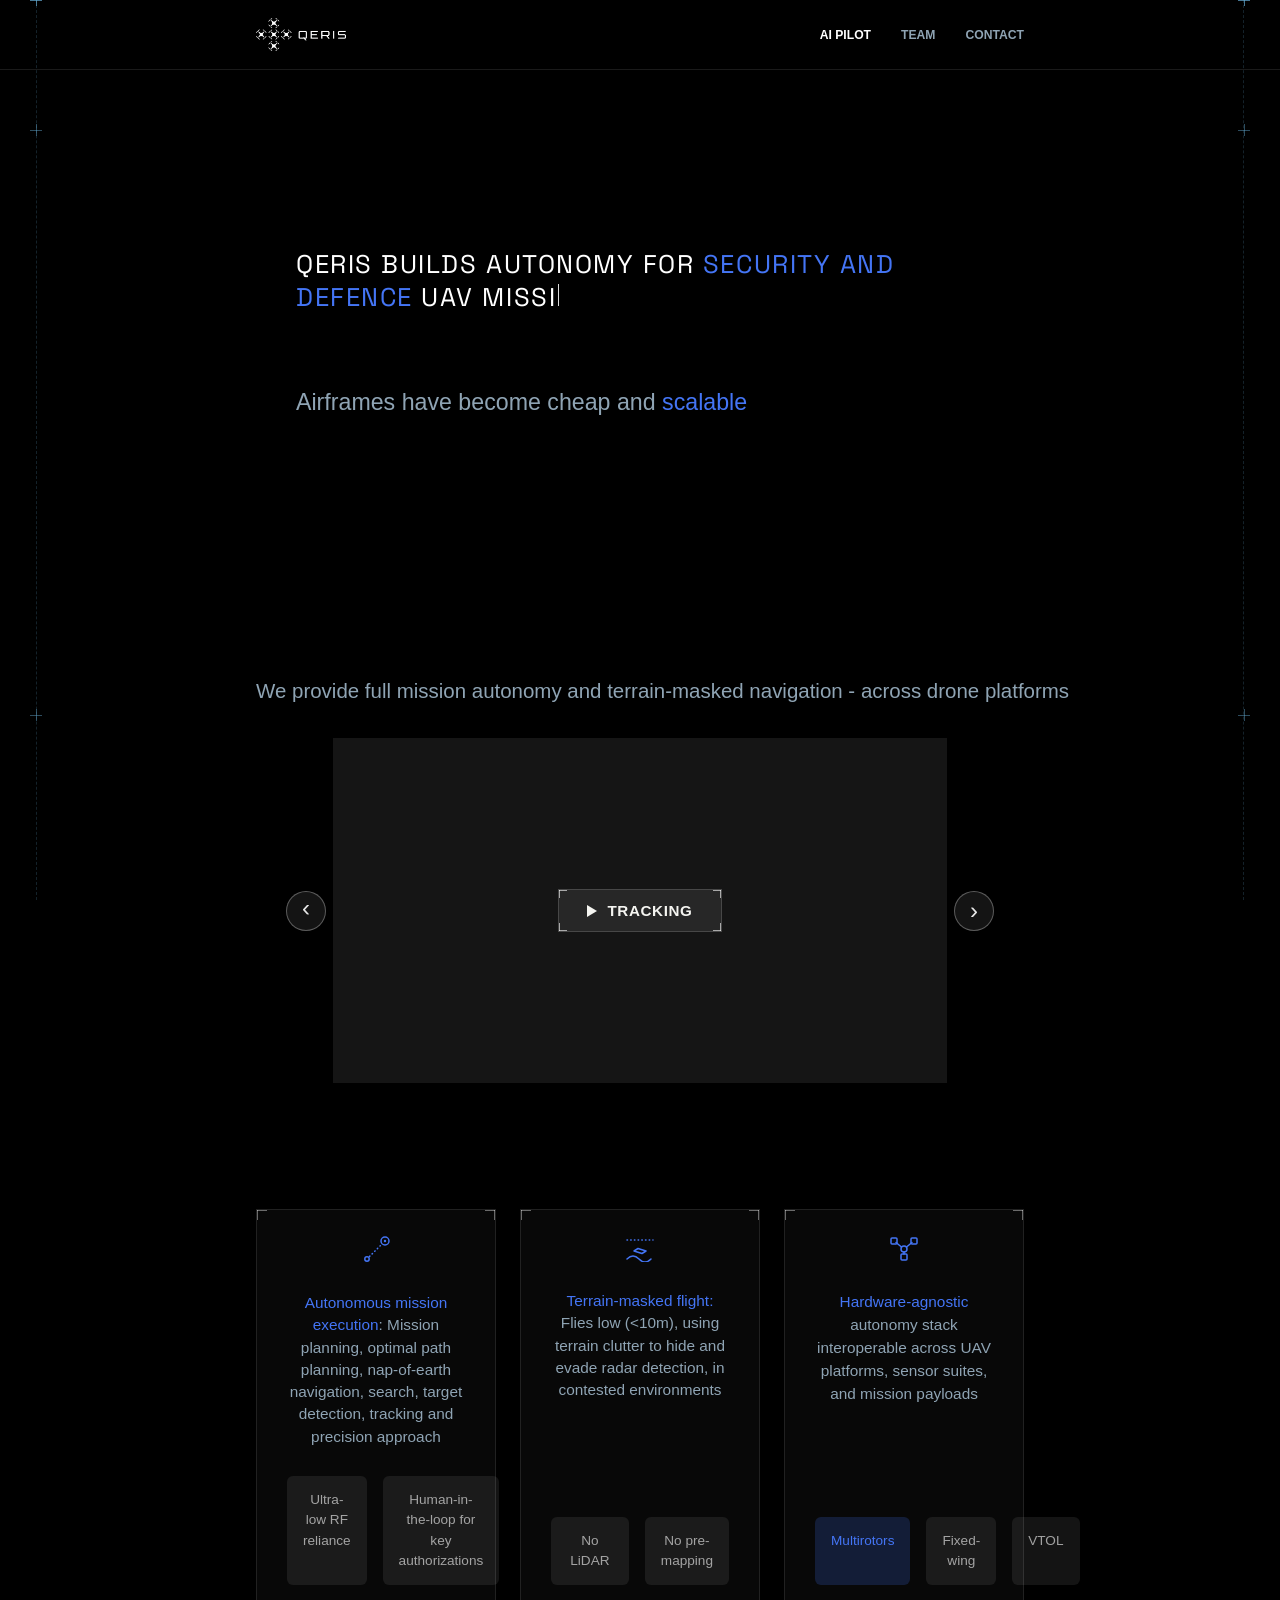
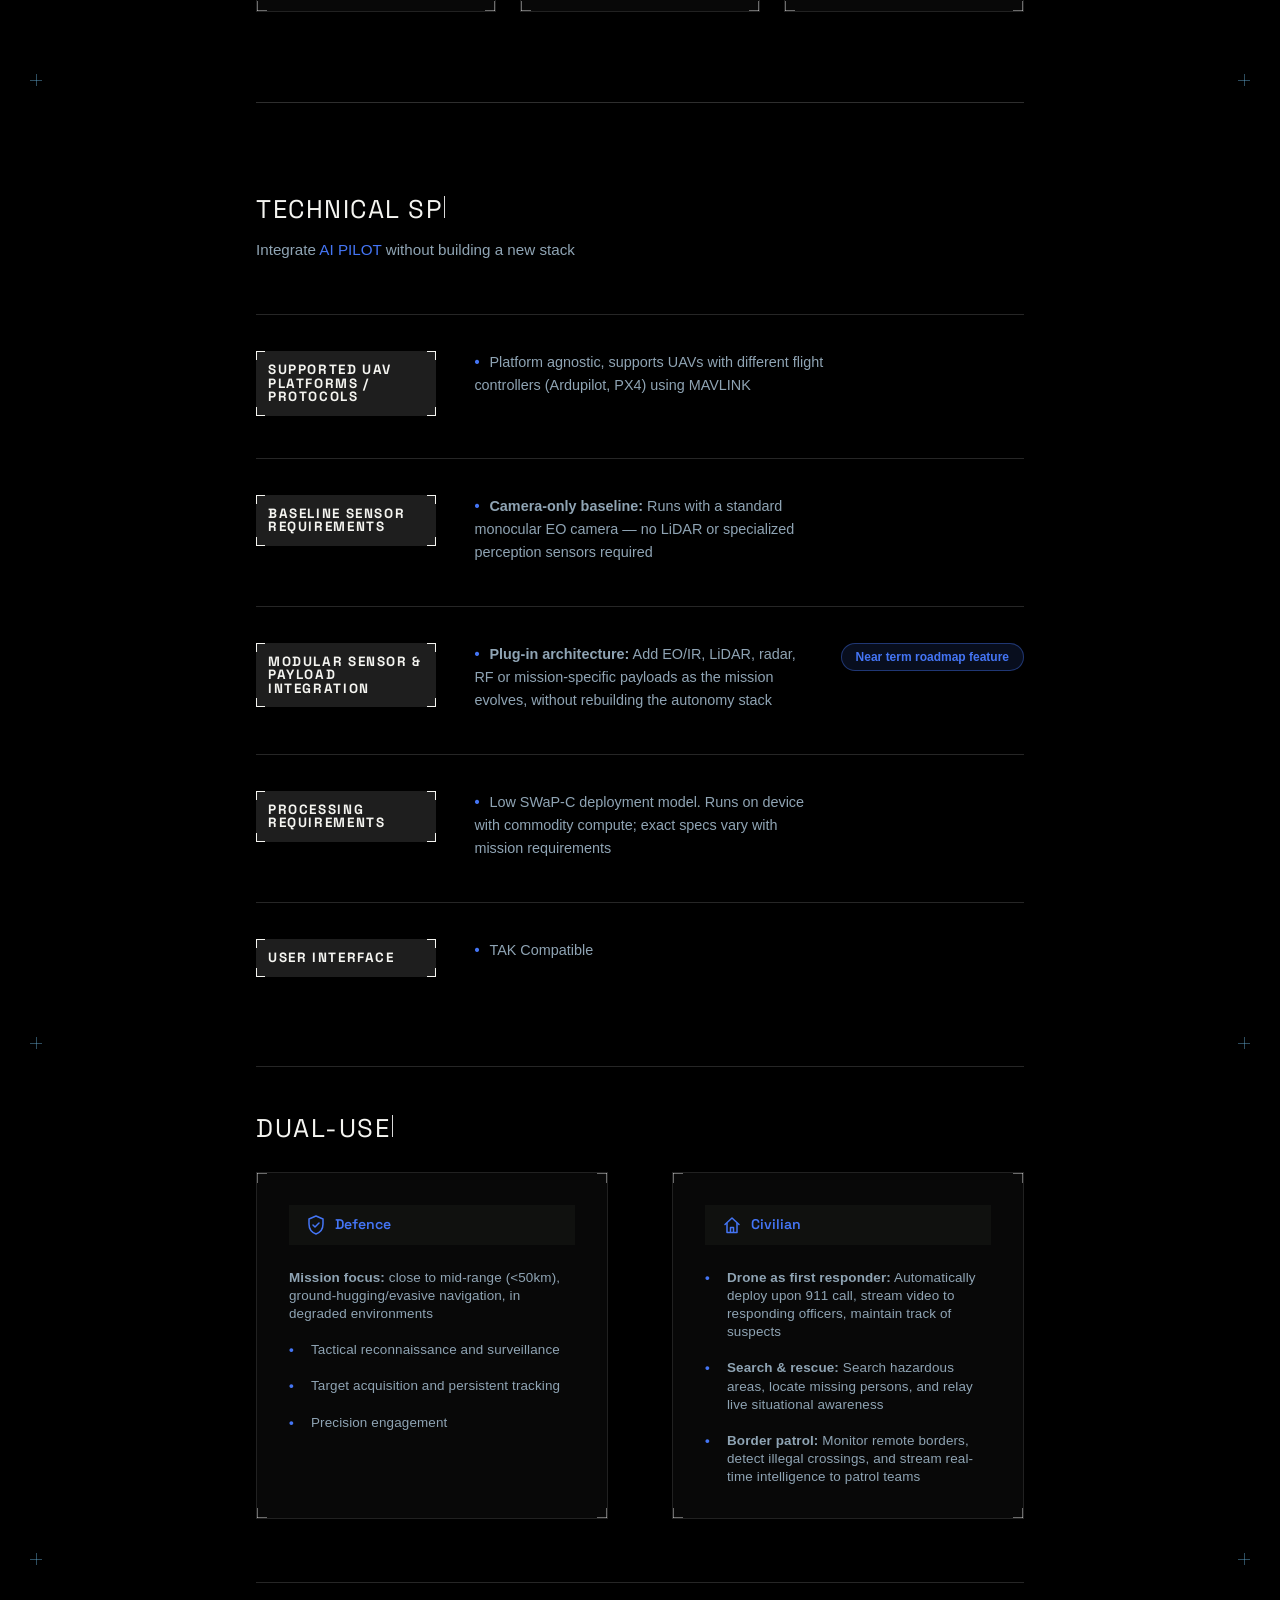
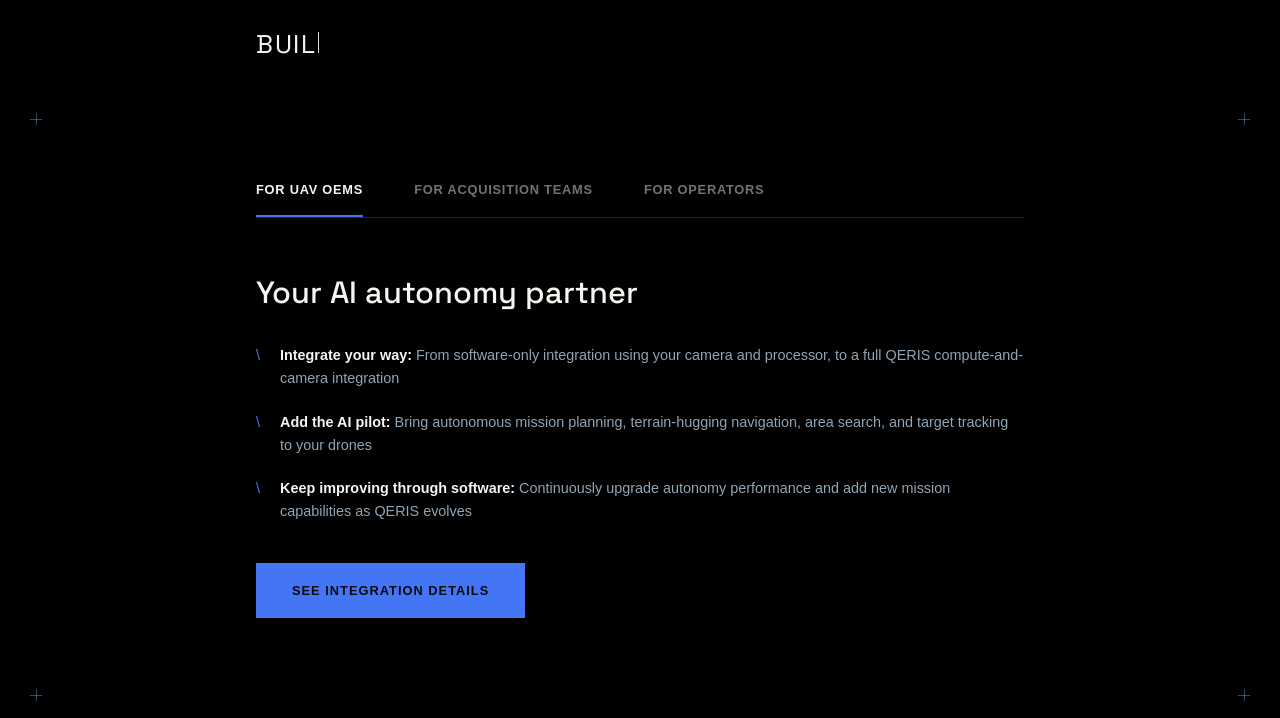
==== commit e9404281: "Reorder hidden AI Pilot preview video slider (v2) New order: Tracking, Terminal Guidance, Area Searc" ====
--- a/ai-pilot-preview.html
+++ b/ai-pilot-preview.html
@@ -39,6 +39,45 @@
               <div class="ai-pilot-video-page">
                 <div class="ai-pilot-video-wrap">
                   <video muted playsinline class="ai-pilot-video">
+                    <source src="assets/pursuing (2).mp4" type="video/mp4" />
+                  </video>
+                  <div class="ai-pilot-video-gate">
+                    <button type="button" class="ai-pilot-play-btn"><span class="ai-pilot-play-icon" aria-hidden="true"></span>TRACKING</button>
+                  </div>
+                  <div class="ai-pilot-video-replay">
+                    <button type="button" class="ai-pilot-replay-btn">Play again</button>
+                  </div>
+                </div>
+              </div>
+              <div class="ai-pilot-video-page">
+                <div class="ai-pilot-video-wrap">
+                  <video muted playsinline class="ai-pilot-video">
+                    <source src="assets/Collide.mp4" type="video/mp4" />
+                  </video>
+                  <div class="ai-pilot-video-gate">
+                    <button type="button" class="ai-pilot-play-btn"><span class="ai-pilot-play-icon" aria-hidden="true"></span>TERMINAL GUIDANCE</button>
+                  </div>
+                  <div class="ai-pilot-video-replay">
+                    <button type="button" class="ai-pilot-replay-btn">Play again</button>
+                  </div>
+                </div>
+              </div>
+              <div class="ai-pilot-video-page">
+                <div class="ai-pilot-video-wrap">
+                  <video muted playsinline class="ai-pilot-video">
+                    <source src="assets/Trees.mp4" type="video/mp4" />
+                  </video>
+                  <div class="ai-pilot-video-gate">
+                    <button type="button" class="ai-pilot-play-btn"><span class="ai-pilot-play-icon" aria-hidden="true"></span>AREA SEARCH & DETECTION</button>
+                  </div>
+                  <div class="ai-pilot-video-replay">
+                    <button type="button" class="ai-pilot-replay-btn">Play again</button>
+                  </div>
+                </div>
+              </div>
+              <div class="ai-pilot-video-page">
+                <div class="ai-pilot-video-wrap">
+                  <video muted playsinline class="ai-pilot-video">
                     <source src="assets/In between houses.mp4" type="video/mp4" />
                   </video>
                   <div class="ai-pilot-video-gate">
@@ -56,45 +95,6 @@
                   </video>
                   <div class="ai-pilot-video-gate">
                     <button type="button" class="ai-pilot-play-btn"><span class="ai-pilot-play-icon" aria-hidden="true"></span>URBAN ENVIRONMENT</button>
-                  </div>
-                  <div class="ai-pilot-video-replay">
-                    <button type="button" class="ai-pilot-replay-btn">Play again</button>
-                  </div>
-                </div>
-              </div>
-              <div class="ai-pilot-video-page">
-                <div class="ai-pilot-video-wrap">
-                  <video muted playsinline class="ai-pilot-video">
-                    <source src="assets/Trees.mp4" type="video/mp4" />
-                  </video>
-                  <div class="ai-pilot-video-gate">
-                    <button type="button" class="ai-pilot-play-btn"><span class="ai-pilot-play-icon" aria-hidden="true"></span>AREA SEARCH & DETECTION</button>
-                  </div>
-                  <div class="ai-pilot-video-replay">
-                    <button type="button" class="ai-pilot-replay-btn">Play again</button>
-                  </div>
-                </div>
-              </div>
-              <div class="ai-pilot-video-page">
-                <div class="ai-pilot-video-wrap">
-                  <video muted playsinline class="ai-pilot-video">
-                    <source src="assets/pursuing (2).mp4" type="video/mp4" />
-                  </video>
-                  <div class="ai-pilot-video-gate">
-                    <button type="button" class="ai-pilot-play-btn"><span class="ai-pilot-play-icon" aria-hidden="true"></span>TRACKING</button>
-                  </div>
-                  <div class="ai-pilot-video-replay">
-                    <button type="button" class="ai-pilot-replay-btn">Play again</button>
-                  </div>
-                </div>
-              </div>
-              <div class="ai-pilot-video-page">
-                <div class="ai-pilot-video-wrap">
-                  <video muted playsinline class="ai-pilot-video">
-                    <source src="assets/Collide.mp4" type="video/mp4" />
-                  </video>
-                  <div class="ai-pilot-video-gate">
-                    <button type="button" class="ai-pilot-play-btn"><span class="ai-pilot-play-icon" aria-hidden="true"></span>TERMINAL GUIDANCE</button>
                   </div>
                   <div class="ai-pilot-video-replay">
                     <button type="button" class="ai-pilot-replay-btn">Play again</button>
